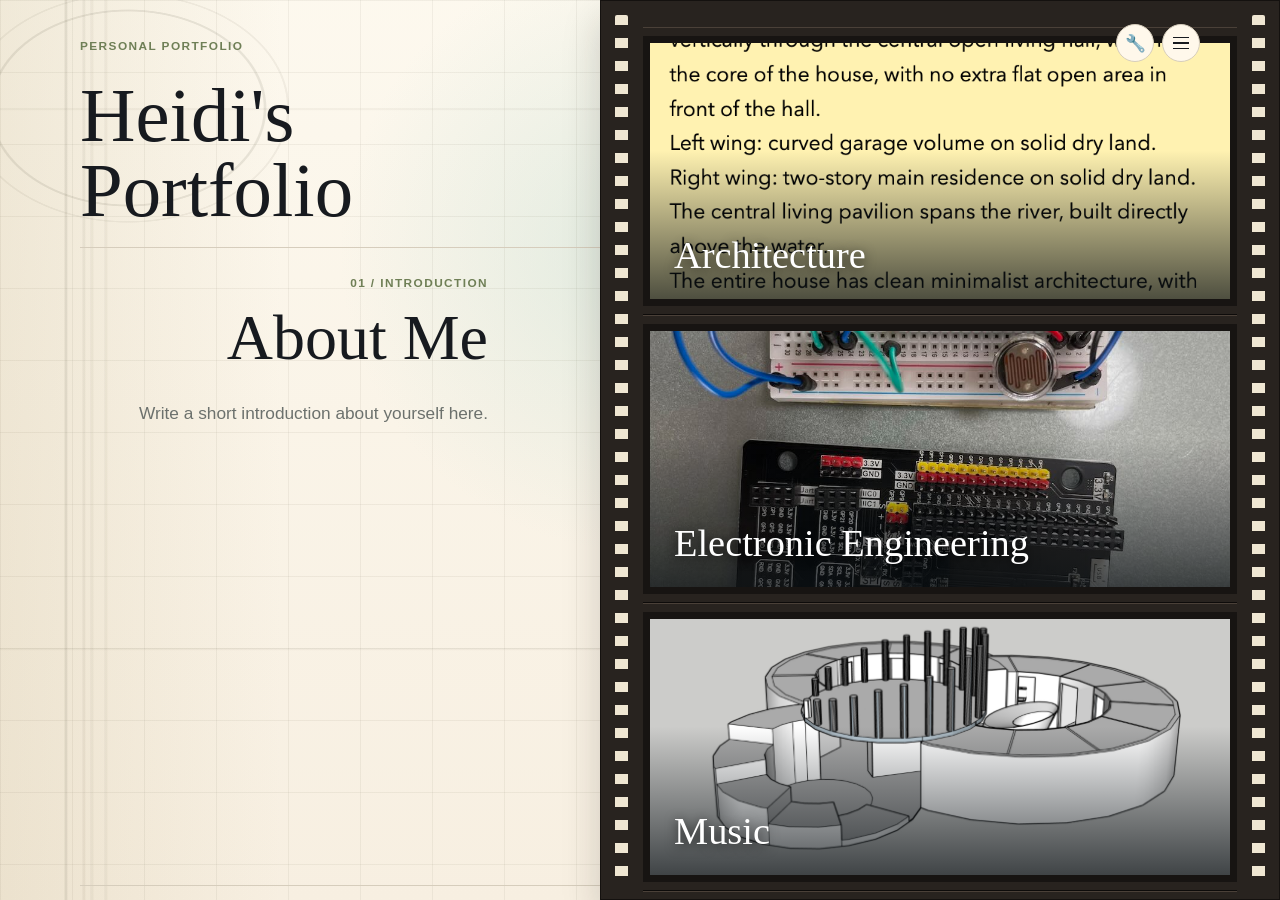
==== index.html @ 92c197eb "Extend homepage filmstrip full height" ====
<!doctype html>
<html lang="en">
  <head>
    <meta charset="utf-8" />
    <meta name="viewport" content="width=device-width, initial-scale=1" />
    <title>Heidi's Portfolio</title>
    <style>
      :root {
        --background: #f7efe1;
        --foreground: #171a1f;
        --muted: #6c716d;
        --line: #d6cdbc;
        --blue: #24577a;
        --green: #6f7f56;
        --paper: #fff8eb;
        --draft: rgba(88, 81, 62, 0.13);
        --draft-soft: rgba(88, 81, 62, 0.075);
      }

      * {
        box-sizing: border-box;
      }

      html {
        scroll-behavior: smooth;
      }

      body {
        position: relative;
        margin: 0;
        background:
          radial-gradient(circle at 50% 28%, rgba(190, 220, 210, 0.42), transparent 33%),
          linear-gradient(90deg, rgba(190, 172, 128, 0.2), transparent 22%, transparent 78%, rgba(190, 172, 128, 0.18)),
          linear-gradient(180deg, rgba(255, 252, 243, 0.72), rgba(247, 239, 225, 0.82)),
          var(--background);
        color: var(--foreground);
        font-family: Inter, Avenir, Helvetica, Arial, sans-serif;
      }

      body:not(.editor-mode):has(.home-page) { height:100dvh; overflow:hidden; }

      body::before,
      body::after {
        content: "";
        position: fixed;
        inset: 0;
        z-index: 0;
        pointer-events: none;
      }

      body::before {
        opacity: 0.9;
        background-image:
          linear-gradient(var(--draft-soft) 1px, transparent 1px),
          linear-gradient(90deg, var(--draft-soft) 1px, transparent 1px),
          radial-gradient(ellipse 390px 310px at 82% 15%, transparent 56%, var(--draft) 56.3%, var(--draft) 56.8%, transparent 57.1%, transparent 61%, var(--draft-soft) 61.3%, var(--draft-soft) 61.8%, transparent 62.1%),
          radial-gradient(ellipse 260px 185px at 10% 12%, transparent 52%, var(--draft) 52.4%, var(--draft) 53%, transparent 53.4%, transparent 61%, var(--draft-soft) 61.3%, var(--draft-soft) 61.8%, transparent 62.1%),
          linear-gradient(90deg, transparent 0 5%, var(--draft) 5.1% 5.22%, transparent 5.3% 6.4%, var(--draft-soft) 6.5% 6.62%, transparent 6.7% 93%, var(--draft-soft) 93.1% 93.22%, transparent 93.3% 94.7%, var(--draft) 94.78% 94.9%, transparent 95%);
        background-size:
          72px 72px,
          72px 72px,
          auto,
          auto,
          auto;
      }

      body::after {
        opacity: 0.72;
        background:
          linear-gradient(90deg, transparent 0 7%, var(--draft-soft) 7.1% 7.24%, transparent 7.34% 8.1%, var(--draft-soft) 8.2% 8.34%, transparent 8.44% 91.8%, var(--draft-soft) 91.9% 92.04%, transparent 92.14% 92.9%, var(--draft-soft) 93% 93.14%, transparent 93.24%),
          linear-gradient(180deg, transparent 12%, var(--draft-soft) 12.05% 12.18%, transparent 12.3% 72%, var(--draft-soft) 72.05% 72.18%, transparent 72.3%),
          radial-gradient(ellipse 150px 34px at 7.6% 16%, var(--draft-soft) 0 6%, transparent 6.5%),
          radial-gradient(ellipse 130px 30px at 92.4% 76%, var(--draft-soft) 0 6%, transparent 6.5%);
      }

      main {
        position: relative;
        z-index: 1;
        width: min(1120px, calc(100% - 48px));
        margin: 0 auto;
        padding: 64px 0 48px;
      }

      body:not(.editor-mode) .home-page { display:grid; grid-template-rows:auto minmax(0,1fr) auto; height:100dvh; padding-top:24px; padding-bottom:14px; overflow:hidden; }
      body:not(.editor-mode) .home-page .hero { padding-top:0; padding-right:min(58vw,704px); padding-bottom:18px; }
      body:not(.editor-mode) .home-page .hero h1 { margin-top:10px; font-size:clamp(2.8rem,6vw,5rem); }
      body:not(.editor-mode) .home-page .intro-row { display:none; }

      .hero {
        position: relative;
        padding: 8px 0 32px;
        border-bottom: 1px solid var(--line);
      }

      .eyebrow,
      .section-label,
      .project-kicker,
      .notes-label {
        color: var(--green);
        font-size: 0.74rem;
        font-weight: 700;
        letter-spacing: 0.12em;
        text-transform: uppercase;
      }

      h1,
      h2,
      h3 {
        margin: 0;
        font-family: Georgia, "Times New Roman", serif;
        font-weight: 400;
        letter-spacing: 0;
      }

      h1 {
        max-width: 980px;
        margin-top: 18px;
        font-size: clamp(3.1rem, 8vw, 5.8rem);
        line-height: 0.98;
      }

      .intro-row {
        display: grid;
        grid-template-columns: minmax(240px, 360px) minmax(260px, 440px);
        gap: 48px;
        align-items: start;
        margin-top: 34px;
      }

      .intro-row h2 {
        color: var(--blue);
        font-size: clamp(2rem, 4vw, 3rem);
        line-height: 1.05;
      }

      .rule {
        width: 80px;
        height: 3px;
        margin-top: 18px;
        background: var(--green);
      }

      p {
        color: var(--muted);
        font-size: 1rem;
        line-height: 1.72;
      }

      nav {
        display: grid;
        grid-template-columns: repeat(4, 1fr);
        margin-top: 48px;
        border-top: 1px solid var(--line);
      }

      nav a {
        display: flex;
        justify-content: center;
        padding: 20px 12px 0;
        color: var(--foreground);
        font-size: 0.92rem;
        text-decoration: none;
        border-right: 1px solid var(--line);
      }

      nav a:first-child {
        color: var(--blue);
        font-weight: 700;
      }

      nav a:last-child {
        border-right: 0;
      }

      .hero-top {
        display: flex;
        justify-content: space-between;
        align-items: center;
        gap: 20px;
      }

      .mode-toggle {
        display: inline-flex;
        align-items: center;
        gap: 8px;
        border: 1px solid var(--line);
        background: var(--paper);
        color: var(--foreground);
        padding: 9px 12px;
        font: inherit;
        font-size: 0.9rem;
        cursor: pointer;
      }

      .mode-toggle[aria-pressed="true"] {
        border-color: var(--blue);
        color: var(--blue);
        font-weight: 700;
      }

      .mode-icon {
        position: relative;
        width: 16px;
        height: 16px;
        border: 1px solid currentColor;
        border-radius: 50%;
      }

      .mode-icon::before {
        content: "";
        position: absolute;
        width: 8px;
        height: 2px;
        left: 4px;
        top: 7px;
        background: currentColor;
        transform: rotate(-38deg);
      }

      .mode-icon::after {
        content: "";
        position: absolute;
        width: 3px;
        height: 3px;
        right: 3px;
        bottom: 3px;
        border-right: 1px solid currentColor;
        border-bottom: 1px solid currentColor;
      }

      body:not(.editor-mode) .editor-only {
        display: none !important;
      }

      .mode-toggle {
        display: none !important;
      }

      .corner-tools {
        position: absolute;
        top: 0;
        right: 0;
        z-index: 10;
        display: flex;
        gap: 8px;
      }

      .tool-icon {
        display: grid;
        width: 38px;
        height: 38px;
        place-items: center;
        border: 1px solid var(--line);
        border-radius: 50%;
        background: var(--paper);
        color: var(--foreground);
        font-size: 1.05rem;
        text-decoration: none;
        font-family: inherit;
        cursor: pointer;
      }
      .tool-icon[aria-pressed="true"] { border-color: var(--blue); background: #e9f1f6; }

      .category-menu { position: static; }
      .category-menu summary { list-style: none; cursor: pointer; }
      .category-menu summary::-webkit-details-marker { display: none; }
      .menu-lines { display: grid; gap: 4px; }
      .menu-lines i { display: block; width: 16px; height: 1.5px; background: currentColor; }
      .category-menu nav {
        position: fixed;
        top: 0;
        left: 0;
        z-index: -1;
        display: grid;
        grid-template-columns: minmax(220px, 360px);
        justify-content: center;
        width: 100%;
        margin: 0;
        padding: 88px max(24px, calc((100vw - 1120px) / 2)) 36px;
        border: 0;
        border-bottom: 1px solid var(--line);
        background: var(--paper);
        box-shadow: 0 14px 35px rgba(23, 26, 31, 0.12);
        transform: translateY(-110%);
        transition: transform 240ms ease;
      }
      .category-menu[open] nav { transform: translateY(0); }
      .category-menu nav a { display: block; padding: 12px; border: 0; text-align: center; }

      .inline-title-editor,
      .custom-home-editor {
        margin-top: 24px;
        padding: 22px;
        border: 1px dashed var(--blue);
        background: #f4f8fa;
      }
      .inline-title-editor label,
      .custom-home-editor h3 { display: block; margin: 0 0 8px; font-weight: 700; }
      .inline-title-editor div,
      .custom-editor-forms { display: grid; gap: 12px; }
      .inline-title-editor div { grid-template-columns: 1fr auto; }
      .custom-editor-forms { grid-template-columns: repeat(3, 1fr); }
      .custom-editor-forms form { display: grid; align-content: start; gap: 10px; }
      .inline-title-editor input,
      .custom-home-editor input,
      .custom-home-editor textarea,
      .custom-item-editor input,
      .custom-item-editor textarea { width: 100%; padding: 10px; border: 1px solid var(--line); background: white; color: var(--foreground); font: inherit; }
      .inline-title-editor button,
      .custom-home-editor button,
      .custom-item-editor button { padding: 10px 14px; border: 0; background: var(--blue); color: white; font: inherit; font-weight: 700; cursor: pointer; }
      .custom-home-grid { display: grid; gap: 28px; padding: 42px 0; }
      .custom-home-grid:empty { display: none; }
      .custom-home-item { overflow: hidden; border: 1px solid var(--line); background: var(--paper); }
      .custom-home-item > img { display: block; width: 100%; max-height: 520px; object-fit: cover; }
      .custom-item-copy { padding: 24px; }
      .custom-item-copy h2 { margin: 0; font-family: Georgia, "Times New Roman", serif; font-size: 2rem; font-weight: 400; }
      .custom-item-copy p { color: var(--muted); line-height: 1.7; }
      .custom-item-editor { display: grid; gap: 8px; margin-top: 20px; padding-top: 18px; border-top: 1px dashed var(--line); }
      .custom-item-editor label { font-size: .82rem; font-weight: 700; }
      .custom-item-editor button { justify-self: start; background: #7b3434; }
      .inline-editable { outline: 1px dashed rgba(36, 87, 122, .55); outline-offset: 4px; cursor: text; }
      .inline-editable:focus { outline: 2px solid var(--blue); background: rgba(255,255,255,.75); }

      .legacy-home-content { display: none !important; }
      .home-overview { display:grid; grid-template-columns:minmax(260px,.8fr) minmax(420px,1.2fr); gap:56px; border-bottom:1px solid var(--line); }
      body:not(.editor-mode) .home-page .home-overview { grid-template-columns:minmax(0,1fr) minmax(0,min(56vw,680px)); gap:32px; min-height:0; overflow:hidden; }
      body:not(.editor-mode) .home-page .home-about, body:not(.editor-mode) .home-page .home-categories { min-height:0; padding-top:14px; padding-bottom:14px; }
      body:not(.editor-mode) .home-page .home-categories { display:grid; grid-template-rows:auto minmax(0,1fr); }
      body:not(.editor-mode) .home-page .home-section-heading { display:none; }
      body:not(.editor-mode) .home-page .category-cover-grid { position:fixed; top:0; right:0; bottom:0; z-index:5; width:min(56vw,680px); height:100dvh; min-height:100dvh; margin:0; overflow-x:hidden; overflow-y:auto; overscroll-behavior:contain; scrollbar-color:#8c8175 #28231f; scrollbar-width:thin; }
      body:not(.editor-mode) .home-page footer { display:none; }
      .home-about, .home-categories { padding:64px 0; }
      .home-about { display:block; text-align:right; }
      .home-about h2, .home-section-heading h2 { margin: 0; font-family: Georgia,"Times New Roman",serif; font-size: clamp(2.4rem,5vw,4rem); font-weight: 400; line-height: 1; }
      .home-about > p:last-child { margin:28px 0 0; color: var(--muted); font-size: 1.08rem; line-height: 1.8; }
      .home-section-heading { margin-bottom: 30px; text-align:right; }
      .home-section-heading .section-label { margin-bottom: 12px; }
      .category-cover-grid { position:relative; display:grid; grid-template-columns:1fr; gap:0; width:min(860px,100%); margin-left:auto; padding:26px 42px; overflow:hidden; border:1px solid #14110f; background:#28231f; box-shadow:0 18px 36px rgba(28,23,19,.18); }
      .category-cover-grid::before, .category-cover-grid::after { position:absolute; top:14px; bottom:14px; z-index:2; width:13px; border-radius:2px; background:repeating-linear-gradient(to bottom,#efe6d2 0 10px,transparent 10px 23px); content:""; pointer-events:none; }
      .category-cover-grid::before { left:14px; }
      .category-cover-grid::after { right:14px; }
      .category-cover-card { position:relative; z-index:1; min-width:0; padding:8px 0; border-top:1px solid #4a4038; border-bottom:1px solid #0d0b0a; }
      .category-cover { position: relative; display:block; min-height:270px; overflow:hidden; border:7px solid #171412; background:#dcd8ce; color:white; text-decoration:none; }
      .category-cover::after { content:""; position:absolute; inset:0; background:linear-gradient(180deg,transparent 42%,rgba(10,16,20,.72)); pointer-events:none; }
      .category-image-strip { position:absolute; inset:0; display:flex; overflow-x:auto; overflow-y:hidden; scroll-snap-type:x mandatory; scrollbar-width:thin; }
      .category-image-strip img { flex:0 0 100%; width:100%; height:100%; object-fit:cover; scroll-snap-align:start; transition:transform 300ms ease; }
      .category-cover.is-hovering img { position:absolute; inset:0; opacity:0; transform:scale(1.035); transition:opacity 650ms ease; }
      .category-cover.is-hovering img.is-active { opacity:1; }
      .category-cover-label { position:absolute; right:24px; bottom:22px; left:24px; z-index:1; font-family:Georgia,"Times New Roman",serif; font-size:clamp(1.65rem,3vw,2.4rem); text-shadow:0 2px 12px rgba(0,0,0,.72); }
      .cover-editor { display:grid; gap:8px; margin-top:10px; padding:14px; border:1px dashed var(--blue); background:#f4f8fa; }
      .cover-editor label { font-size:.82rem; font-weight:700; }
      .cover-editor textarea, .cover-editor select { width:100%; padding:9px; border:1px solid var(--line); background:white; font:inherit; }
      .cover-editor select { min-height:150px; }
      .cover-editor button { justify-self:start; padding:9px 12px; border:0; background:var(--blue); color:white; font:inherit; font-weight:700; cursor:pointer; }

      .featured-section {
        display: grid;
        grid-template-columns: minmax(0, 1.35fr) minmax(300px, 0.9fr);
        gap: 44px;
        padding: 42px 0 36px;
        border-bottom: 1px solid var(--line);
      }

      .featured-image,
      .project-image-wrap {
        display: block;
        overflow: hidden;
        background: #e8e3d8;
      }

      .featured-image {
        min-height: 440px;
      }

      img {
        display: block;
        width: 100%;
        height: 100%;
        object-fit: cover;
      }

      .featured-copy {
        align-self: center;
        padding: 10px 0;
      }

      .featured-copy h2 {
        margin-top: 18px;
        font-size: clamp(2.35rem, 5vw, 4rem);
        line-height: 1.02;
      }

      .category-intro,
      .timeline-section {
        padding: 52px 0 24px;
      }

      .category-intro h2,
      .timeline-section h2 {
        max-width: 760px;
        margin-top: 10px;
        font-size: clamp(2rem, 4vw, 3.6rem);
        line-height: 1.05;
      }

      ul {
        margin: 12px 0 0;
        padding-left: 18px;
        color: #454a46;
        font-size: 0.94rem;
        line-height: 1.65;
      }

      .project-grid {
        display: grid;
        grid-template-columns: repeat(2, minmax(0, 1fr));
        gap: 36px 32px;
      }

      .project-card {
        display: grid;
        grid-template-rows: 330px 1fr;
        border: 1px solid var(--line);
        background: rgba(255, 253, 248, 0.72);
        color: inherit;
        text-decoration: none;
      }

      .project-grid .project-card:nth-of-type(n + 6) {
        display: none;
      }

      .open-link {
        display: inline-flex;
        margin-top: 14px;
        color: var(--blue);
        font-size: 0.92rem;
        font-weight: 700;
      }

      .project-copy {
        padding: 24px 24px 26px;
      }

      .project-kicker {
        display: flex;
        justify-content: space-between;
        gap: 16px;
      }

      .project-copy h3 {
        margin-top: 14px;
        font-size: clamp(1.55rem, 3vw, 2.15rem);
        line-height: 1.12;
      }

      .timeline-section {
        max-width: 760px;
        border-bottom: 1px solid var(--line);
      }

      .category-link-row {
        display: flex;
        justify-content: center;
        padding: 34px 0 10px;
      }

      .category-link-row a {
        border: 1px solid var(--line);
        background: var(--paper);
        color: var(--blue);
        padding: 12px 16px;
        font-size: 0.92rem;
        font-weight: 700;
        text-decoration: none;
      }

      .home-editor {
        margin: 36px 0 8px;
        padding: 18px;
        border: 1px solid var(--line);
        background: rgba(255, 253, 248, 0.76);
      }

      .home-editor h3 {
        margin-top: 8px;
        font-size: clamp(1.6rem, 3vw, 2.2rem);
      }

      .home-editor-actions,
      .home-project-list,
      .home-image-list {
        display: grid;
        gap: 12px;
      }

      .home-project-list {
        grid-template-columns: repeat(2, minmax(0, 1fr));
        margin-top: 18px;
      }

      .home-project-choice,
      .home-image-choice {
        display: grid;
        gap: 8px;
        border: 1px solid var(--line);
        background: var(--paper);
        padding: 12px;
      }

      .home-project-choice {
        grid-template-columns: auto minmax(0, 1fr);
        align-items: start;
      }

      .home-project-choice input {
        margin-top: 4px;
      }

      .home-image-list {
        margin-top: 18px;
      }

      .home-image-choice {
        grid-template-columns: 88px minmax(0, 1fr);
        align-items: center;
      }

      .home-image-choice img {
        aspect-ratio: 1 / 0.72;
        background: #e8e3d8;
      }

      .home-image-choice label,
      .home-project-choice span {
        color: var(--foreground);
        font-size: 0.92rem;
        font-weight: 700;
      }

      .home-image-choice select {
        width: 100%;
        border: 1px solid var(--line);
        background: var(--paper);
        color: var(--foreground);
        padding: 9px 10px;
        font: inherit;
      }

      .home-editor-buttons {
        display: flex;
        flex-wrap: wrap;
        gap: 10px;
        margin-top: 16px;
      }

      .home-editor-buttons button {
        border: 1px solid var(--line);
        background: var(--paper);
        color: var(--foreground);
        padding: 10px 14px;
        font: inherit;
        font-size: 0.9rem;
        cursor: pointer;
      }

      .home-editor-buttons button.primary {
        border-color: var(--blue);
        color: var(--blue);
        font-weight: 700;
      }

      .home-editor-status {
        min-height: 22px;
        margin-top: 10px;
        color: var(--green);
        font-size: 0.9rem;
      }

      footer {
        padding: 34px 0 10px;
        text-align: center;
      }

      footer p {
        margin: 4px 0;
        color: var(--blue);
      }

      @media (max-width: 900px) {
        main {
          width: min(100% - 32px, 700px);
          padding-top: 42px;
        }

        .intro-row,
        .featured-section,
        .project-grid {
          grid-template-columns: 1fr;
        }

        .featured-image {
          min-height: 360px;
        }

        nav {
          grid-template-columns: repeat(2, 1fr);
        }

        nav a {
          justify-content: flex-start;
          border-bottom: 1px solid var(--line);
        }

        body:not(.editor-mode) .home-page .home-overview { grid-template-columns:minmax(0,1fr) minmax(0,min(56vw,680px)); gap:28px; }
      }

      @media (max-width: 560px) {
        main {
          width: min(100% - 24px, 420px);
          padding-top: 32px;
        }

        h1 {
          font-size: 3rem;
        }

        nav {
          grid-template-columns: 1fr;
        }

        nav a {
          border-right: 0;
        }

        .project-card {
          grid-template-rows: 260px 1fr;
        }

        .project-copy {
          padding: 20px;
        }

        .home-project-list,
        .home-image-choice {
          grid-template-columns: 1fr;
        }
        .custom-editor-forms { grid-template-columns: 1fr; }
        .home-overview, .category-cover-grid { grid-template-columns:1fr; }
        body:not(.editor-mode) .home-page { padding-top:12px; padding-bottom:8px; }
        body:not(.editor-mode) .home-page .intro-row { display:none; }
        body:not(.editor-mode) .home-page .home-overview { grid-template-columns:minmax(0,42vw) minmax(0,58vw); grid-template-rows:minmax(0,1fr); gap:12px; }
        body:not(.editor-mode) .home-page .home-about { padding:12px 8px 12px 0; text-align:left; }
        body:not(.editor-mode) .home-page .home-about h2 { font-size:2rem; }
        body:not(.editor-mode) .home-page .home-about > p:last-child { margin-top:8px; font-size:.9rem; line-height:1.45; }
        body:not(.editor-mode) .home-page .home-categories { padding:8px 0; }
        body:not(.editor-mode) .home-page .home-section-heading { margin-bottom:8px; text-align:left; }
        body:not(.editor-mode) .home-page .home-section-heading h2 { font-size:2rem; }
        body:not(.editor-mode) .home-page .category-cover-grid { width:58vw; padding:18px 32px; }
        body:not(.editor-mode) .home-page footer { display:none; }
      }
    </style>
  </head>
  <body>
    <main class="home-page">
      <header class="hero">
        <div class="corner-tools">
          <button class="tool-icon editor-toggle" type="button" aria-label="Turn on portfolio editor" aria-pressed="false" title="Turn editor on">🔧</button>
          <details class="category-menu">
            <summary class="tool-icon" aria-label="Open category menu" title="Categories"><span class="menu-lines" aria-hidden="true"><i></i><i></i><i></i></span></summary>
            <nav aria-label="Portfolio categories">
              <a href="index.html">Main Page</a>
              <a href="category.html?category=architecture">Architecture</a>
              <a href="category.html?category=electronic-engineering">Electronic Engineering</a>
              <a href="category.html?category=sports">Sports</a>
              <a href="category.html?category=music">Music</a>
            </nav>
          </details>
        </div>
        <div class="hero-top">
          <p class="eyebrow">Personal Portfolio</p>
        </div>
        <h1 id="main-portfolio-title">Heidi's Portfolio</h1>
        <form class="inline-title-editor editor-only" id="main-title-form">
          <label for="main-title-input">Main portfolio title</label>
          <div><input id="main-title-input" type="text"><button type="submit">Save title</button></div>
        </form>
        <div class="intro-row">
          <div>
            <h2>Selected Work</h2>
            <div class="rule"></div>
          </div>
          <p>
            A collection of selected works exploring form, structure, systems,
            and the creative process behind making things by hand.
          </p>
        </div>
      </header>

      <div class="home-overview">
      <section class="home-about" aria-labelledby="about-me-title">
        <p class="section-label">01 / Introduction</p>
        <h2 id="about-me-title">About Me</h2>
        <p>Write a short introduction about yourself here.</p>
      </section>

      <section class="home-categories" aria-labelledby="work-title">
        <div class="home-section-heading">
          <p class="section-label">02 / Projects</p>
          <h2 id="work-title">Explore My Work</h2>
        </div>
        <div class="category-cover-grid">
          <article class="category-cover-card" data-category="architecture" data-label="Architecture" data-default-images="public/portfolio/river-house.png"><a class="category-cover" href="category.html?category=architecture"><span class="category-image-strip"></span><span class="category-cover-label">Architecture</span></a></article>
          <article class="category-cover-card" data-category="electronic-engineering" data-label="Electronic Engineering" data-default-images="public/portfolio/circuits.jpg"><a class="category-cover" href="category.html?category=electronic-engineering"><span class="category-image-strip"></span><span class="category-cover-label">Electronic Engineering</span></a></article>
          <article class="category-cover-card" data-category="music" data-label="Music" data-default-images="public/portfolio/bloom-nest.jpg"><a class="category-cover" href="category.html?category=music"><span class="category-image-strip"></span><span class="category-cover-label">Music</span></a></article>
          <article class="category-cover-card" data-category="sports" data-label="Sports" data-default-images="public/portfolio/bridge.jpg"><a class="category-cover" href="category.html?category=sports"><span class="category-image-strip"></span><span class="category-cover-label">Sports</span></a></article>
        </div>
      </section>
      </div>

      <section class="category-intro legacy-home-content" id="architecture">
        <p class="section-label">Architecture + Physical Work</p>
        <h2>Selected models, spatial studies, and physical builds</h2>
      </section>

      <section class="home-editor editor-only" id="home-editor" aria-label="Homepage showcase editor"></section>

      <section class="project-grid legacy-home-content" id="home-project-grid" aria-label="Selected portfolio projects">
        <a class="project-card" href="project.html?project=river-house">
          <div class="project-image-wrap"><img src="public/portfolio/river-house.png" alt="River House architectural study." /></div>
          <div class="project-copy">
            <div class="project-kicker"><span>Architecture</span><span>2026</span></div>
            <h3>River House</h3>
            <p>A residential design that studies how a building can sit near water while keeping a calm connection to landscape.</p>
            <div class="notes-label">Process notes</div>
            <ul><li>Explored massing, views, and the relationship between structure and terrain.</li><li>Focused on balance between shelter, openness, and site movement.</li></ul>
            <span class="open-link">Open project gallery</span>
          </div>
        </a>
        <a class="project-card" href="project.html?project=villa-savoye">
          <div class="project-image-wrap"><img src="public/portfolio/villa-savoye.jpg" alt="Plastic model study inspired by Villa Savoye." /></div>
          <div class="project-copy">
            <div class="project-kicker"><span>Architecture</span><span>2023</span></div>
            <h3>Villa Savoye Plastic Set</h3>
            <p>A physical architecture study using plastic components to understand proportion, elevation, and modernist form.</p>
            <div class="notes-label">Process notes</div>
            <ul><li>Built from modular pieces to study planes, columns, and clean geometry.</li><li>Used the model as a way to learn from an important architectural precedent.</li></ul>
            <span class="open-link">Open project gallery</span>
          </div>
        </a>
        <a class="project-card" href="project.html?project=fallingwater">
          <div class="project-image-wrap"><img src="public/portfolio/fallingwater.jpg" alt="Wood model study inspired by Fallingwater." /></div>
          <div class="project-copy">
            <div class="project-kicker"><span>Architecture</span><span>2025</span></div>
            <h3>Fallingwater Wood Set</h3>
            <p>A wood model study focused on layered horizontal forms, cantilevers, and the dialogue between building and nature.</p>
            <div class="notes-label">Process notes</div>
            <ul><li>Explored material warmth and structural layering through model construction.</li><li>Practiced precision, patience, and assembly through a physical build.</li></ul>
            <span class="open-link">Open project gallery</span>
          </div>
        </a>
        <a class="project-card" href="project.html?project=forgotten-peak">
          <div class="project-image-wrap"><img src="public/portfolio/forgotten-peak.jpg" alt="Forgotten Peak school architecture project." /></div>
          <div class="project-copy">
            <div class="project-kicker"><span>Architecture</span><span>2026</span></div>
            <h3>Forgotten Peak Middle-High School</h3>
            <p>A school design concept considering learning spaces, circulation, and a memorable campus identity.</p>
            <div class="notes-label">Process notes</div>
            <ul><li>Designed around how students move between public, shared, and quieter areas.</li><li>Connected architecture with daily student experience.</li></ul>
            <span class="open-link">Open project gallery</span>
          </div>
        </a>
        <a class="project-card" href="project.html?project=contemporary-museum">
          <div class="project-image-wrap"><img src="public/portfolio/contemporary-museum.jpg" alt="Contemporary museum architecture study." /></div>
          <div class="project-copy">
            <div class="project-kicker"><span>Architecture</span><span>2026</span></div>
            <h3>Contemporary Museum</h3>
            <p>A museum concept studying public space, exhibition flow, and the way visitors encounter art and architecture.</p>
            <div class="notes-label">Process notes</div>
            <ul><li>Organized galleries and open areas around the visitor journey.</li><li>Considered how scale and light can make a museum feel calm but active.</li></ul>
            <span class="open-link">Open project gallery</span>
          </div>
        </a>
        <a class="project-card" href="project.html?project=highrise-building">
          <div class="project-image-wrap"><img src="public/portfolio/highrise-building.jpg" alt="Highrise building architecture study." /></div>
          <div class="project-copy">
            <div class="project-kicker"><span>Architecture</span><span>2026</span></div>
            <h3>Highrise Building</h3>
            <p>A vertical architecture study exploring height, structure, and repeated spatial systems.</p>
            <div class="notes-label">Process notes</div>
            <ul><li>Studied repeated floors, facade rhythm, and the relationship between base and tower.</li><li>Used multiple views to compare massing with smaller details.</li></ul>
            <span class="open-link">Open project gallery</span>
          </div>
        </a>
        <a class="project-card" href="project.html?project=motel-hotel">
          <div class="project-image-wrap"><img src="public/portfolio/motel-hotel.jpg" alt="Motel hotel architecture study." /></div>
          <div class="project-copy">
            <div class="project-kicker"><span>Architecture</span><span>2026</span></div>
            <h3>Motel / Hotel</h3>
            <p>A hospitality design study about rooms, circulation, privacy, and the feeling of arrival.</p>
            <div class="notes-label">Process notes</div>
            <ul><li>Considered movement from public entry spaces into more private rooms.</li><li>Tested repeated room modules as part of a larger building.</li></ul>
            <span class="open-link">Open project gallery</span>
          </div>
        </a>
        <a class="project-card" href="project.html?project=cradle-cafe">
          <div class="project-image-wrap"><img src="public/portfolio/cradle-cafe.jpg" alt="Cradle Cafe architecture study." /></div>
          <div class="project-copy">
            <div class="project-kicker"><span>Architecture</span><span>2026</span></div>
            <h3>Cradle-Cafe</h3>
            <p>A small public-space concept combining cafe atmosphere with a soft, welcoming architectural form.</p>
            <div class="notes-label">Process notes</div>
            <ul><li>Explored how a cafe can feel protected, warm, and open.</li><li>Balanced expressive shape with circulation and seating space.</li></ul>
            <span class="open-link">Open project gallery</span>
          </div>
        </a>
        <a class="project-card" href="project.html?project=church">
          <div class="project-image-wrap"><img src="public/portfolio/church.jpg" alt="Church architecture study." /></div>
          <div class="project-copy">
            <div class="project-kicker"><span>Architecture</span><span>2026</span></div>
            <h3>Church</h3>
            <p>A sacred-space study focused on light, quietness, gathering, and architectural atmosphere.</p>
            <div class="notes-label">Process notes</div>
            <ul><li>Studied how height, openings, and simple forms create mood.</li><li>Explored procession from entrance to focal space.</li></ul>
            <span class="open-link">Open project gallery</span>
          </div>
        </a>
        <a class="project-card" href="project.html?project=dorm">
          <div class="project-image-wrap"><img src="public/portfolio/dorm.jpg" alt="Dorm architecture study." /></div>
          <div class="project-copy">
            <div class="project-kicker"><span>Architecture</span><span>2026</span></div>
            <h3>Something Like a Dorm</h3>
            <p>A student-housing concept exploring shared living, privacy, and daily routines.</p>
            <div class="notes-label">Process notes</div>
            <ul><li>Balanced individual rooms with common areas.</li><li>Connected the project to boarding-school life and daily student use.</li></ul>
            <span class="open-link">Open project gallery</span>
          </div>
        </a>
        <a class="project-card" id="sketching" href="project.html?project=freehand-sketch">
          <div class="project-image-wrap"><img src="public/portfolio/freehand-sketch.jpg" alt="Freehand sketch study." /></div>
          <div class="project-copy">
            <div class="project-kicker"><span>Architecture</span><span>2026</span></div>
            <h3>Freehand Sketches</h3>
            <p>A chronological sketching study showing observation, line confidence, and form exploration.</p>
            <div class="notes-label">Process notes</div>
            <ul><li>Practiced drawing by hand to improve proportion and visual memory.</li><li>Kept the work loose enough to show process and decision-making.</li></ul>
            <span class="open-link">Open project gallery</span>
          </div>
        </a>
        <a class="project-card" id="electronic-engineering" href="project.html?project=circuits">
          <div class="project-image-wrap"><img src="public/portfolio/circuits.jpg" alt="Electronic engineering circuit prototype." /></div>
          <div class="project-copy">
            <div class="project-kicker"><span>Electronic Engineering</span><span>2022</span></div>
            <h3>Circuit Studies</h3>
            <p>Electronic Engineering experiments with circuits, components, testing, and hands-on prototyping.</p>
            <div class="notes-label">Process notes</div>
            <ul><li>Built and tested circuit arrangements with physical components.</li><li>Shows curiosity across making, engineering, and visual design.</li></ul>
            <span class="open-link">Open project gallery</span>
          </div>
        </a>
      </section>

      <div class="category-link-row legacy-home-content">
        <a href="category.html?category=architecture">See all architecture projects</a>
      </div>

      <section class="custom-home-editor editor-only" aria-label="Add homepage content">
        <p class="section-label">Editor mode</p>
        <h2>Add something to your homepage</h2>
        <div class="custom-editor-forms">
          <form id="add-text-form"><h3>Text section</h3><input name="title" placeholder="Section title"><textarea name="body" rows="4" placeholder="Write your text"></textarea><button type="submit">Add text</button></form>
          <form id="add-picture-form"><h3>Picture</h3><input name="title" placeholder="Picture caption"><input name="image" required placeholder="Image URL or public/portfolio/image.jpg"><button type="submit">Add picture</button></form>
          <form id="add-project-form"><h3>Project</h3><input name="title" required placeholder="Project title"><input name="category" placeholder="Category"><input name="image" required placeholder="Image URL or public/portfolio/image.jpg"><textarea name="body" rows="3" placeholder="Project description"></textarea><button type="submit">Add project</button></form>
        </div>
      </section>
      <section class="custom-home-grid" id="custom-home-grid" aria-label="Custom homepage content"></section>

      <section class="timeline-section legacy-home-content">
        <p class="section-label">Caption Drafting Note</p>
        <h2>Roomy process notes are built in for every project.</h2>
        <p>
          This first version uses polished temporary writing based on folder
          names and visible file context. Exact materials, grade/year, and
          story details can be refined next.
        </p>
      </section>

      <footer>
        <p>Thank you for taking the time to explore my work.</p>
        <p>I look forward to continuing to learn, create, and build.</p>
      </footer>
    </main>
    <script src="portfolio-data.js"></script>
    <script src="inline-editor.js" defer></script>
    <script src="home-category-covers.js" defer></script>
    <script>
      const DEFAULT_HOME_PROJECTS = [
        "micro-shelter",
        "river-house",
        "villa-savoye",
        "fallingwater",
        "forgotten-peak",
        "contemporary-museum"
      ];
      const HOME_PROJECTS_KEY = "home-projects";
      const MAIN_TITLE_KEY = "portfolio-main-title";
      const CUSTOM_ITEMS_KEY = "portfolio-home-custom-items";

      function escapeHTML(value) {
        return String(value)
          .replaceAll("&", "&amp;")
          .replaceAll("<", "&lt;")
          .replaceAll(">", "&gt;")
          .replaceAll('"', "&quot;")
          .replaceAll("'", "&#039;");
      }

      function projectById(projectId) {
        return window.PORTFOLIO_PROJECTS.find((item) => item.id === projectId);
      }

      function editorMode() {
        return localStorage.getItem("portfolio-editor-mode") === "true";
      }

      function toggleEditorMode() {
        localStorage.setItem("portfolio-editor-mode", String(!editorMode()));
        syncEditorMode();
        renderHome();
      }

      function customItems() {
        try { return JSON.parse(localStorage.getItem(CUSTOM_ITEMS_KEY)) || []; }
        catch { return []; }
      }

      function saveCustomItems(items) {
        localStorage.setItem(CUSTOM_ITEMS_KEY, JSON.stringify(items));
        renderCustomItems();
      }

      function customId() {
        return self.crypto?.randomUUID?.() || `${Date.now()}-${Math.random()}`;
      }

      function renderMainTitle() {
        const title = localStorage.getItem(MAIN_TITLE_KEY) || "Heidi's Portfolio";
        document.getElementById("main-portfolio-title").textContent = title;
        document.getElementById("main-title-input").value = title;
      }

      function renderCustomItems() {
        const items = customItems();
        document.getElementById("custom-home-grid").innerHTML = items.map((item) => `
          <article class="custom-home-item custom-${item.type}" data-id="${item.id}">
            ${item.image ? `<img src="${escapeHTML(item.image)}" alt="${escapeHTML(item.title || "Portfolio image")}">` : ""}
            <div class="custom-item-copy">
              ${item.category ? `<p class="project-kicker">${escapeHTML(item.category)}</p>` : ""}
              <h2>${escapeHTML(item.title)}</h2>
              ${item.body ? `<p>${escapeHTML(item.body)}</p>` : ""}
              <div class="custom-item-editor editor-only">
                <label>Title<input data-field="title" value="${escapeHTML(item.title)}"></label>
                ${"body" in item ? `<label>Text<textarea data-field="body" rows="3">${escapeHTML(item.body || "")}</textarea></label>` : ""}
                ${item.image ? `<label>Image<input data-field="image" value="${escapeHTML(item.image)}"></label>` : ""}
                <button type="button" data-remove>Remove</button>
              </div>
            </div>
          </article>
        `).join("");

        document.querySelectorAll(".custom-home-item").forEach((card) => {
          card.querySelectorAll("[data-field]").forEach((input) => input.addEventListener("change", () => {
            const next = customItems().map((item) => item.id === card.dataset.id ? { ...item, [input.dataset.field]: input.value } : item);
            saveCustomItems(next);
          }));
          card.querySelector("[data-remove]")?.addEventListener("click", () => saveCustomItems(customItems().filter((item) => item.id !== card.dataset.id)));
        });
      }

      function syncEditorMode() {
        const enabled = editorMode();
        document.body.classList.toggle("editor-mode", enabled);
        document.querySelectorAll(".editor-toggle").forEach((button) => {
          button.setAttribute("aria-pressed", String(enabled));
          button.setAttribute("aria-label", enabled ? "Turn off portfolio editor" : "Turn on portfolio editor");
          button.title = enabled ? "Turn editor off" : "Turn editor on";
        });
        const toggle = document.getElementById("editor-mode-toggle");
        if (toggle) {
          toggle.setAttribute("aria-pressed", String(enabled));
        }
      }

      function savedProjectTitle(projectId) {
        const project = projectById(projectId);
        return localStorage.getItem(`project-title:${projectId}`) || project?.title;
      }

      function savedProjectSummary(projectId) {
        const project = projectById(projectId);
        return localStorage.getItem(`project-summary:${projectId}`) || project?.summary;
      }

      function savedProjectNotes(projectId) {
        const project = projectById(projectId);
        const saved = localStorage.getItem(`project-notes:${projectId}`);
        if (!saved) return project?.notes || [];
        try {
          const notes = JSON.parse(saved);
          return Array.isArray(notes) ? notes : project?.notes || [];
        } catch {
          return project?.notes || [];
        }
      }

      function hiddenImages(projectId) {
        try {
          return JSON.parse(localStorage.getItem(`hidden-images:${projectId}`)) || [];
        } catch {
          return [];
        }
      }

      function extraImages(projectId) {
        try {
          return JSON.parse(localStorage.getItem(`extra-images:${projectId}`)) || [];
        } catch {
          return [];
        }
      }

      function visibleImages(project) {
        const hidden = new Set(hiddenImages(project.id));
        const images = [...project.images, ...extraImages(project.id)];
        const visible = images.filter((image) => !hidden.has(image));
        return visible.length ? visible : images;
      }

      function selectedHomeProjectIds() {
        try {
          const saved = JSON.parse(localStorage.getItem(HOME_PROJECTS_KEY));
          const valid = saved.filter((projectId) => projectById(projectId));
          return valid.length ? valid.slice(0, 6) : DEFAULT_HOME_PROJECTS;
        } catch {
          return DEFAULT_HOME_PROJECTS;
        }
      }

      function homeImage(project) {
        const visible = visibleImages(project);
        const savedHome = localStorage.getItem(`home-image:${project.id}`);
        if (savedHome && visible.includes(savedHome)) return savedHome;

        const savedDisplay = localStorage.getItem(`display-image:${project.id}`);
        if (savedDisplay && visible.includes(savedDisplay)) return savedDisplay;

        return visible[0] || project.cover;
      }

      function projectCard(project) {
        const title = savedProjectTitle(project.id);
        const summary = savedProjectSummary(project.id);
        const notes = savedProjectNotes(project.id).slice(0, 2);
        return `
          <a class="project-card" href="project.html?project=${project.id}">
            <div class="project-image-wrap"><img src="${homeImage(project)}" alt="${escapeHTML(title)}" /></div>
            <div class="project-copy">
              <div class="project-kicker"><span>${project.categoryLabel}</span><span>${project.year}</span></div>
              <h3>${escapeHTML(title)}</h3>
              <p>${escapeHTML(summary)}</p>
              <div class="notes-label">Process notes</div>
              <ul>${notes.map((note) => `<li>${escapeHTML(note)}</li>`).join("")}</ul>
              <span class="open-link">Open project gallery</span>
            </div>
          </a>
        `;
      }

      function renderHome() {
        const selectedProjects = selectedHomeProjectIds().map(projectById).filter(Boolean);
        document.getElementById("home-project-grid").innerHTML = selectedProjects.slice(0, 6).map(projectCard).join("");
        renderHomeEditor(selectedProjects.map((project) => project.id));
        syncEditorMode();
      }

      function renderHomeEditor(selectedIds) {
        const selectedSet = new Set(selectedIds);
        const imageChoices = selectedIds
          .map(projectById)
          .filter(Boolean)
          .map((project) => {
            const title = savedProjectTitle(project.id);
            const current = homeImage(project);
            const images = visibleImages(project);
            return `
              <div class="home-image-choice">
                <img src="${current}" alt="${escapeHTML(title)} homepage image preview">
                <div>
                  <label for="home-image-${project.id}">${escapeHTML(title)} image</label>
                  <select id="home-image-${project.id}" data-project-id="${project.id}">
                    ${images.map((image, index) => `
                      <option value="${image}" ${image === current ? "selected" : ""}>Image ${index + 1}</option>
                    `).join("")}
                  </select>
                </div>
              </div>
            `;
          }).join("");

        document.getElementById("home-editor").innerHTML = `
          <p class="section-label">Homepage Showcase</p>
          <h3>Choose up to six projects and their homepage images</h3>
          <div class="home-project-list">
            ${window.PORTFOLIO_PROJECTS.map((project) => `
              <label class="home-project-choice">
                <input type="checkbox" value="${project.id}" ${selectedSet.has(project.id) ? "checked" : ""}>
                <span>${escapeHTML(savedProjectTitle(project.id))}</span>
              </label>
            `).join("")}
          </div>
          <div class="home-image-list">${imageChoices}</div>
          <div class="home-editor-buttons">
            <button class="primary" type="button" id="save-home-showcase">Save homepage showcase</button>
            <button type="button" id="reset-home-showcase">Reset homepage showcase</button>
          </div>
          <div class="home-editor-status" id="home-editor-status"></div>
        `;

        document.querySelectorAll(".home-image-choice select").forEach((select) => {
          select.addEventListener("change", () => {
            localStorage.setItem(`home-image:${select.dataset.projectId}`, select.value);
            renderHome();
          });
        });

        document.getElementById("save-home-showcase").addEventListener("click", () => {
          const checked = [...document.querySelectorAll(".home-project-choice input:checked")].map((input) => input.value);
          const status = document.getElementById("home-editor-status");
          if (!checked.length) {
            status.textContent = "Choose at least one project for the homepage.";
            return;
          }
          if (checked.length > 6) {
            status.textContent = "Choose six projects or fewer for the homepage.";
            return;
          }
          localStorage.setItem(HOME_PROJECTS_KEY, JSON.stringify(checked));
          renderHome();
          document.getElementById("home-editor-status").textContent = "Homepage showcase updated.";
        });

        document.getElementById("reset-home-showcase").addEventListener("click", () => {
          localStorage.removeItem(HOME_PROJECTS_KEY);
          window.PORTFOLIO_PROJECTS.forEach((project) => localStorage.removeItem(`home-image:${project.id}`));
          renderHome();
          document.getElementById("home-editor-status").textContent = "Homepage showcase reset.";
        });
      }

      const editorToggle = document.getElementById("editor-mode-toggle");
      if (editorToggle) {
        editorToggle.addEventListener("click", () => {
          syncEditorMode();
        });
      }

      document.querySelectorAll(".editor-toggle").forEach((button) => {
        button.setAttribute("aria-pressed", String(editorMode()));
        button.addEventListener("click", toggleEditorMode);
      });

      document.getElementById("main-title-form").addEventListener("submit", (event) => {
        event.preventDefault();
        const title = document.getElementById("main-title-input").value.trim();
        if (title) { localStorage.setItem(MAIN_TITLE_KEY, title); renderMainTitle(); }
      });

      document.getElementById("add-text-form").addEventListener("submit", (event) => {
        event.preventDefault(); const data = new FormData(event.currentTarget);
        saveCustomItems([...customItems(), { id: customId(), type: "text", title: data.get("title")?.trim() || "New section", body: data.get("body")?.trim() || "" }]); event.currentTarget.reset();
      });
      document.getElementById("add-picture-form").addEventListener("submit", (event) => {
        event.preventDefault(); const data = new FormData(event.currentTarget);
        saveCustomItems([...customItems(), { id: customId(), type: "image", title: data.get("title")?.trim() || "", image: data.get("image")?.trim() || "" }]); event.currentTarget.reset();
      });
      document.getElementById("add-project-form").addEventListener("submit", (event) => {
        event.preventDefault(); const data = new FormData(event.currentTarget);
        saveCustomItems([...customItems(), { id: customId(), type: "project", title: data.get("title")?.trim() || "New project", category: data.get("category")?.trim() || "Architecture", image: data.get("image")?.trim() || "", body: data.get("body")?.trim() || "" }]); event.currentTarget.reset();
      });

      syncEditorMode();
      renderMainTitle();
      renderCustomItems();
      renderHome();
    </script>
  </body>
</html>
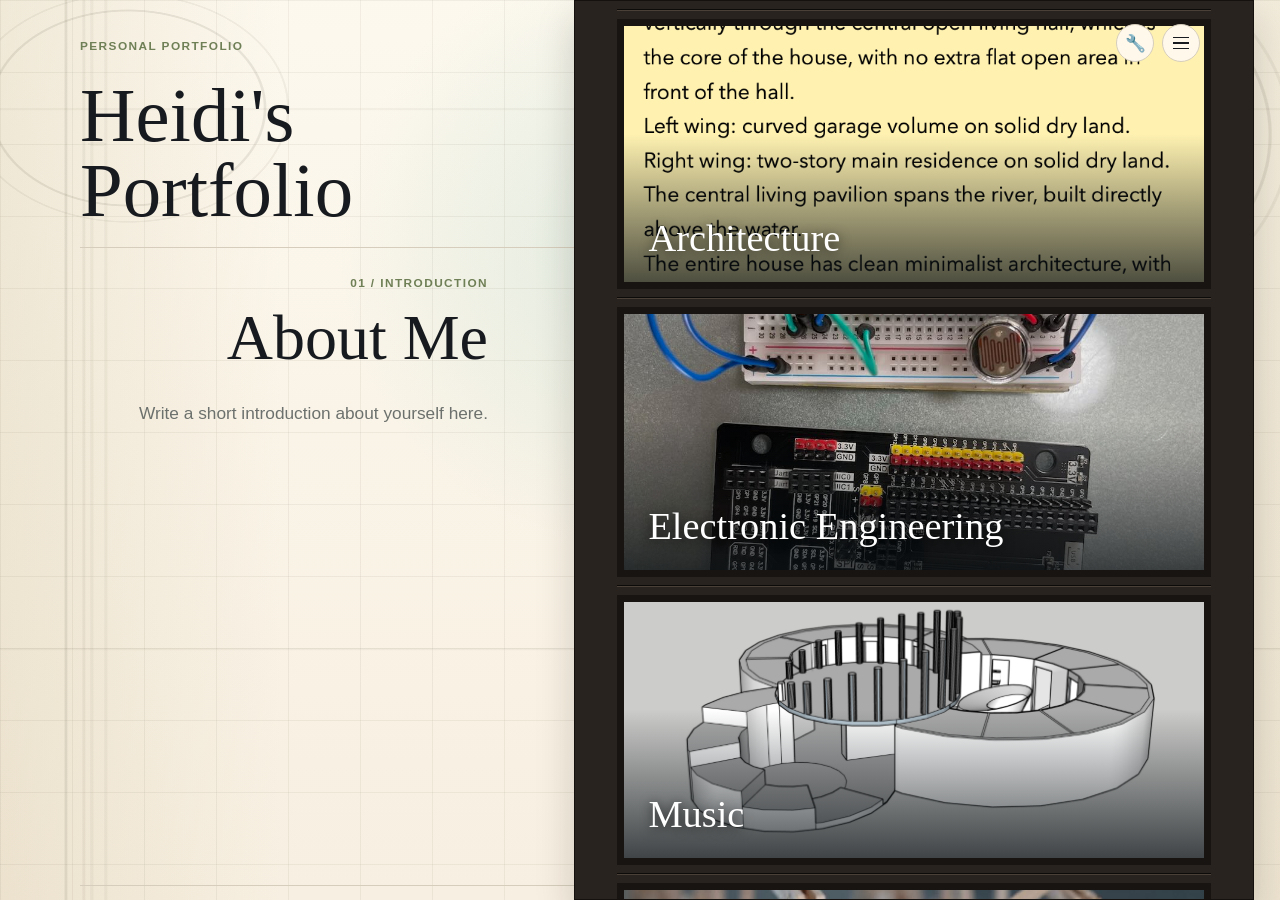
==== commit 6655e8d0: "Loop inset homepage filmstrip" ====
--- a/index.html
+++ b/index.html
@@ -328,7 +328,7 @@
       body:not(.editor-mode) .home-page .home-about, body:not(.editor-mode) .home-page .home-categories { min-height:0; padding-top:14px; padding-bottom:14px; }
       body:not(.editor-mode) .home-page .home-categories { display:grid; grid-template-rows:auto minmax(0,1fr); }
       body:not(.editor-mode) .home-page .home-section-heading { display:none; }
-      body:not(.editor-mode) .home-page .category-cover-grid { position:fixed; top:0; right:0; bottom:0; z-index:5; width:min(56vw,680px); height:100dvh; min-height:100dvh; margin:0; overflow-x:hidden; overflow-y:auto; overscroll-behavior:contain; scrollbar-color:#8c8175 #28231f; scrollbar-width:thin; }
+      body:not(.editor-mode) .home-page .category-cover-grid { position:fixed; top:0; right:clamp(14px,2vw,28px); bottom:0; z-index:5; width:min(56vw,680px); height:100dvh; min-height:100dvh; margin:0; overflow-x:hidden; overflow-y:auto; overscroll-behavior:contain; scrollbar-color:#8c8175 #28231f; scrollbar-width:thin; }
       body:not(.editor-mode) .home-page footer { display:none; }
       .home-about, .home-categories { padding:64px 0; }
       .home-about { display:block; text-align:right; }
@@ -657,7 +657,7 @@
         body:not(.editor-mode) .home-page .home-categories { padding:8px 0; }
         body:not(.editor-mode) .home-page .home-section-heading { margin-bottom:8px; text-align:left; }
         body:not(.editor-mode) .home-page .home-section-heading h2 { font-size:2rem; }
-        body:not(.editor-mode) .home-page .category-cover-grid { width:58vw; padding:18px 32px; }
+        body:not(.editor-mode) .home-page .category-cover-grid { right:10px; width:58vw; padding:18px 32px; }
         body:not(.editor-mode) .home-page footer { display:none; }
       }
     </style>
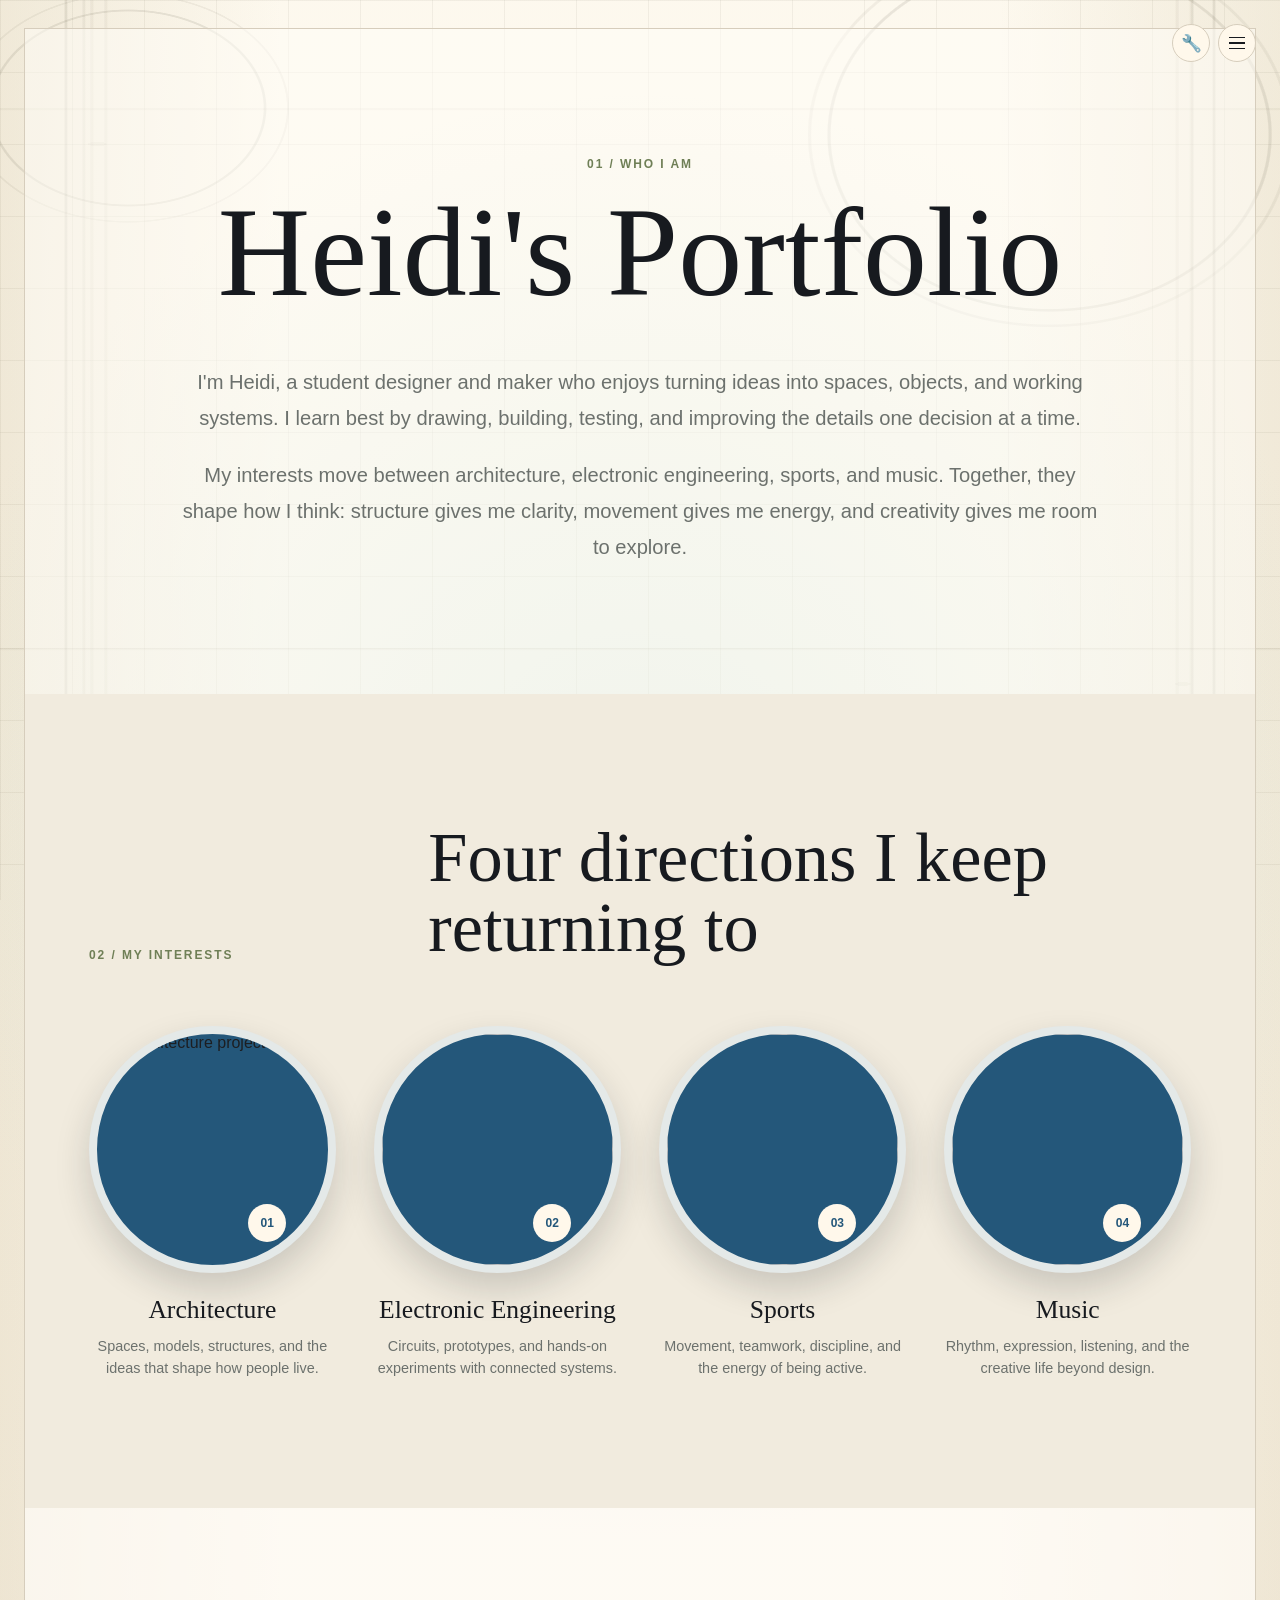
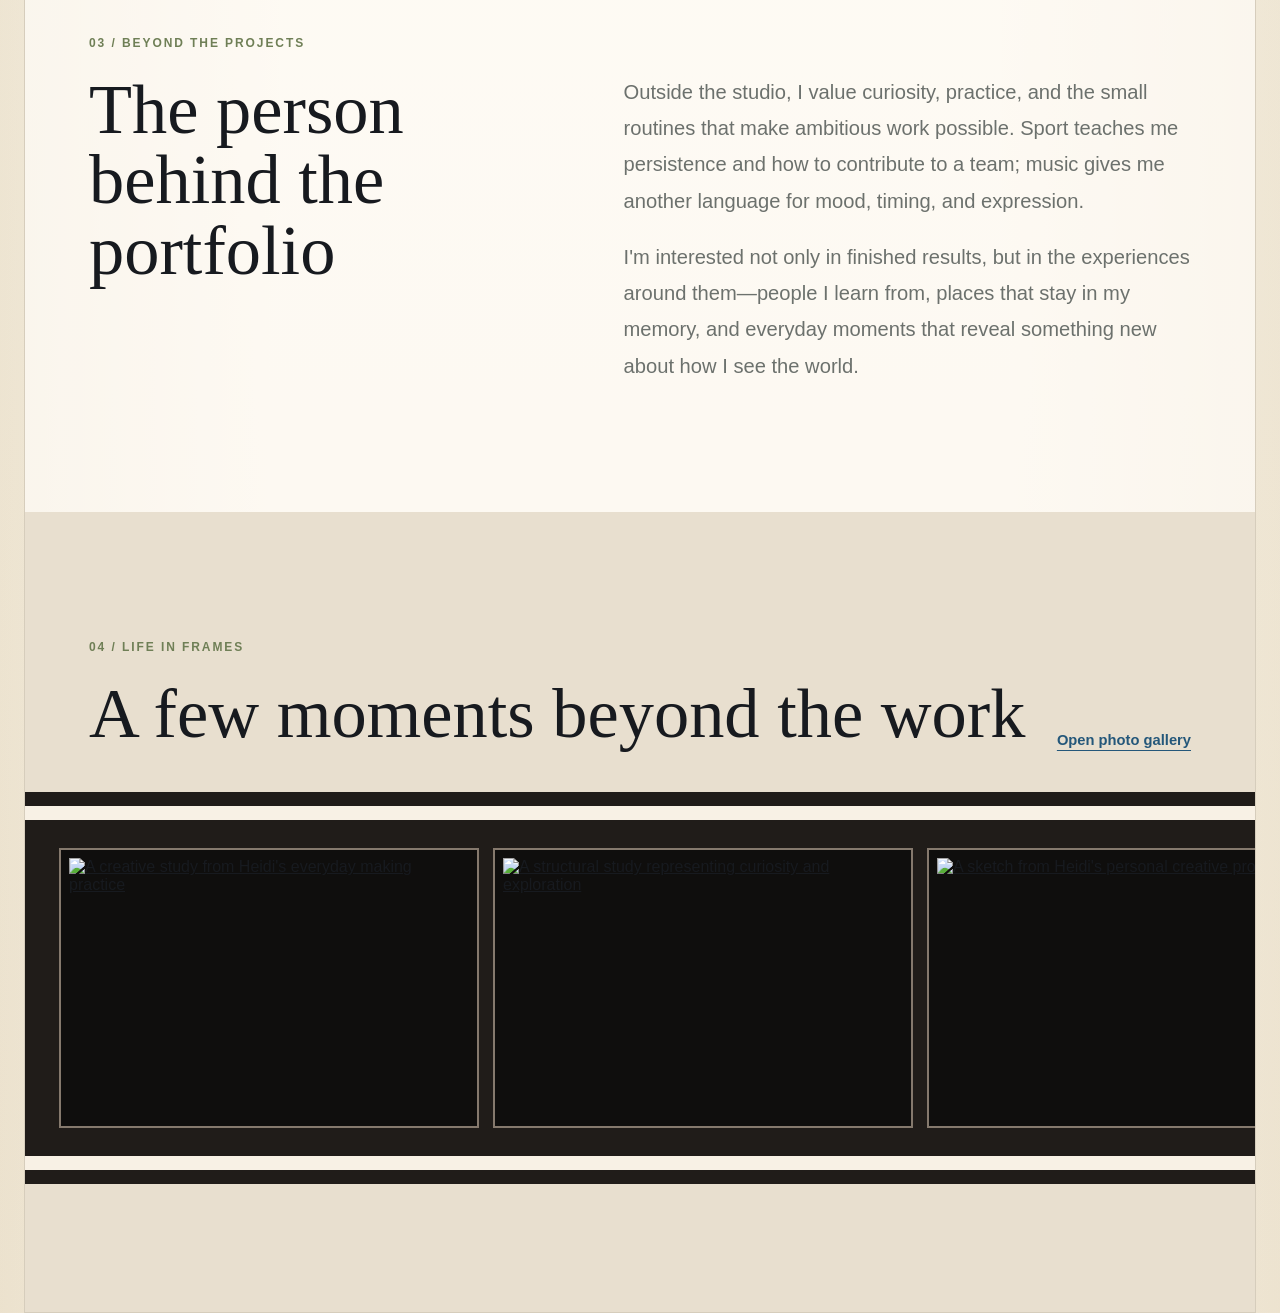
==== commit 9e750a81: "Redesign homepage as personal portfolio story" ====
--- a/index.html
+++ b/index.html
@@ -1,1198 +1,75 @@
 <!doctype html>
 <html lang="en">
   <head>
-    <meta charset="utf-8" />
-    <meta name="viewport" content="width=device-width, initial-scale=1" />
+    <meta charset="utf-8">
+    <meta name="viewport" content="width=device-width, initial-scale=1">
     <title>Heidi's Portfolio</title>
-    <style>
-      :root {
-        --background: #f7efe1;
-        --foreground: #171a1f;
-        --muted: #6c716d;
-        --line: #d6cdbc;
-        --blue: #24577a;
-        --green: #6f7f56;
-        --paper: #fff8eb;
-        --draft: rgba(88, 81, 62, 0.13);
-        --draft-soft: rgba(88, 81, 62, 0.075);
-      }
-
-      * {
-        box-sizing: border-box;
-      }
-
-      html {
-        scroll-behavior: smooth;
-      }
-
-      body {
-        position: relative;
-        margin: 0;
-        background:
-          radial-gradient(circle at 50% 28%, rgba(190, 220, 210, 0.42), transparent 33%),
-          linear-gradient(90deg, rgba(190, 172, 128, 0.2), transparent 22%, transparent 78%, rgba(190, 172, 128, 0.18)),
-          linear-gradient(180deg, rgba(255, 252, 243, 0.72), rgba(247, 239, 225, 0.82)),
-          var(--background);
-        color: var(--foreground);
-        font-family: Inter, Avenir, Helvetica, Arial, sans-serif;
-      }
-
-      body:not(.editor-mode):has(.home-page) { height:100dvh; overflow:hidden; }
-
-      body::before,
-      body::after {
-        content: "";
-        position: fixed;
-        inset: 0;
-        z-index: 0;
-        pointer-events: none;
-      }
-
-      body::before {
-        opacity: 0.9;
-        background-image:
-          linear-gradient(var(--draft-soft) 1px, transparent 1px),
-          linear-gradient(90deg, var(--draft-soft) 1px, transparent 1px),
-          radial-gradient(ellipse 390px 310px at 82% 15%, transparent 56%, var(--draft) 56.3%, var(--draft) 56.8%, transparent 57.1%, transparent 61%, var(--draft-soft) 61.3%, var(--draft-soft) 61.8%, transparent 62.1%),
-          radial-gradient(ellipse 260px 185px at 10% 12%, transparent 52%, var(--draft) 52.4%, var(--draft) 53%, transparent 53.4%, transparent 61%, var(--draft-soft) 61.3%, var(--draft-soft) 61.8%, transparent 62.1%),
-          linear-gradient(90deg, transparent 0 5%, var(--draft) 5.1% 5.22%, transparent 5.3% 6.4%, var(--draft-soft) 6.5% 6.62%, transparent 6.7% 93%, var(--draft-soft) 93.1% 93.22%, transparent 93.3% 94.7%, var(--draft) 94.78% 94.9%, transparent 95%);
-        background-size:
-          72px 72px,
-          72px 72px,
-          auto,
-          auto,
-          auto;
-      }
-
-      body::after {
-        opacity: 0.72;
-        background:
-          linear-gradient(90deg, transparent 0 7%, var(--draft-soft) 7.1% 7.24%, transparent 7.34% 8.1%, var(--draft-soft) 8.2% 8.34%, transparent 8.44% 91.8%, var(--draft-soft) 91.9% 92.04%, transparent 92.14% 92.9%, var(--draft-soft) 93% 93.14%, transparent 93.24%),
-          linear-gradient(180deg, transparent 12%, var(--draft-soft) 12.05% 12.18%, transparent 12.3% 72%, var(--draft-soft) 72.05% 72.18%, transparent 72.3%),
-          radial-gradient(ellipse 150px 34px at 7.6% 16%, var(--draft-soft) 0 6%, transparent 6.5%),
-          radial-gradient(ellipse 130px 30px at 92.4% 76%, var(--draft-soft) 0 6%, transparent 6.5%);
-      }
-
-      main {
-        position: relative;
-        z-index: 1;
-        width: min(1120px, calc(100% - 48px));
-        margin: 0 auto;
-        padding: 64px 0 48px;
-      }
-
-      body:not(.editor-mode) .home-page { display:grid; grid-template-rows:auto minmax(0,1fr) auto; height:100dvh; padding-top:24px; padding-bottom:14px; overflow:hidden; }
-      body:not(.editor-mode) .home-page .hero { padding-top:0; padding-right:min(58vw,704px); padding-bottom:18px; }
-      body:not(.editor-mode) .home-page .hero h1 { margin-top:10px; font-size:clamp(2.8rem,6vw,5rem); }
-      body:not(.editor-mode) .home-page .intro-row { display:none; }
-
-      .hero {
-        position: relative;
-        padding: 8px 0 32px;
-        border-bottom: 1px solid var(--line);
-      }
-
-      .eyebrow,
-      .section-label,
-      .project-kicker,
-      .notes-label {
-        color: var(--green);
-        font-size: 0.74rem;
-        font-weight: 700;
-        letter-spacing: 0.12em;
-        text-transform: uppercase;
-      }
-
-      h1,
-      h2,
-      h3 {
-        margin: 0;
-        font-family: Georgia, "Times New Roman", serif;
-        font-weight: 400;
-        letter-spacing: 0;
-      }
-
-      h1 {
-        max-width: 980px;
-        margin-top: 18px;
-        font-size: clamp(3.1rem, 8vw, 5.8rem);
-        line-height: 0.98;
-      }
-
-      .intro-row {
-        display: grid;
-        grid-template-columns: minmax(240px, 360px) minmax(260px, 440px);
-        gap: 48px;
-        align-items: start;
-        margin-top: 34px;
-      }
-
-      .intro-row h2 {
-        color: var(--blue);
-        font-size: clamp(2rem, 4vw, 3rem);
-        line-height: 1.05;
-      }
-
-      .rule {
-        width: 80px;
-        height: 3px;
-        margin-top: 18px;
-        background: var(--green);
-      }
-
-      p {
-        color: var(--muted);
-        font-size: 1rem;
-        line-height: 1.72;
-      }
-
-      nav {
-        display: grid;
-        grid-template-columns: repeat(4, 1fr);
-        margin-top: 48px;
-        border-top: 1px solid var(--line);
-      }
-
-      nav a {
-        display: flex;
-        justify-content: center;
-        padding: 20px 12px 0;
-        color: var(--foreground);
-        font-size: 0.92rem;
-        text-decoration: none;
-        border-right: 1px solid var(--line);
-      }
-
-      nav a:first-child {
-        color: var(--blue);
-        font-weight: 700;
-      }
-
-      nav a:last-child {
-        border-right: 0;
-      }
-
-      .hero-top {
-        display: flex;
-        justify-content: space-between;
-        align-items: center;
-        gap: 20px;
-      }
-
-      .mode-toggle {
-        display: inline-flex;
-        align-items: center;
-        gap: 8px;
-        border: 1px solid var(--line);
-        background: var(--paper);
-        color: var(--foreground);
-        padding: 9px 12px;
-        font: inherit;
-        font-size: 0.9rem;
-        cursor: pointer;
-      }
-
-      .mode-toggle[aria-pressed="true"] {
-        border-color: var(--blue);
-        color: var(--blue);
-        font-weight: 700;
-      }
-
-      .mode-icon {
-        position: relative;
-        width: 16px;
-        height: 16px;
-        border: 1px solid currentColor;
-        border-radius: 50%;
-      }
-
-      .mode-icon::before {
-        content: "";
-        position: absolute;
-        width: 8px;
-        height: 2px;
-        left: 4px;
-        top: 7px;
-        background: currentColor;
-        transform: rotate(-38deg);
-      }
-
-      .mode-icon::after {
-        content: "";
-        position: absolute;
-        width: 3px;
-        height: 3px;
-        right: 3px;
-        bottom: 3px;
-        border-right: 1px solid currentColor;
-        border-bottom: 1px solid currentColor;
-      }
-
-      body:not(.editor-mode) .editor-only {
-        display: none !important;
-      }
-
-      .mode-toggle {
-        display: none !important;
-      }
-
-      .corner-tools {
-        position: absolute;
-        top: 0;
-        right: 0;
-        z-index: 10;
-        display: flex;
-        gap: 8px;
-      }
-
-      .tool-icon {
-        display: grid;
-        width: 38px;
-        height: 38px;
-        place-items: center;
-        border: 1px solid var(--line);
-        border-radius: 50%;
-        background: var(--paper);
-        color: var(--foreground);
-        font-size: 1.05rem;
-        text-decoration: none;
-        font-family: inherit;
-        cursor: pointer;
-      }
-      .tool-icon[aria-pressed="true"] { border-color: var(--blue); background: #e9f1f6; }
-
-      .category-menu { position: static; }
-      .category-menu summary { list-style: none; cursor: pointer; }
-      .category-menu summary::-webkit-details-marker { display: none; }
-      .menu-lines { display: grid; gap: 4px; }
-      .menu-lines i { display: block; width: 16px; height: 1.5px; background: currentColor; }
-      .category-menu nav {
-        position: fixed;
-        top: 0;
-        left: 0;
-        z-index: -1;
-        display: grid;
-        grid-template-columns: minmax(220px, 360px);
-        justify-content: center;
-        width: 100%;
-        margin: 0;
-        padding: 88px max(24px, calc((100vw - 1120px) / 2)) 36px;
-        border: 0;
-        border-bottom: 1px solid var(--line);
-        background: var(--paper);
-        box-shadow: 0 14px 35px rgba(23, 26, 31, 0.12);
-        transform: translateY(-110%);
-        transition: transform 240ms ease;
-      }
-      .category-menu[open] nav { transform: translateY(0); }
-      .category-menu nav a { display: block; padding: 12px; border: 0; text-align: center; }
-
-      .inline-title-editor,
-      .custom-home-editor {
-        margin-top: 24px;
-        padding: 22px;
-        border: 1px dashed var(--blue);
-        background: #f4f8fa;
-      }
-      .inline-title-editor label,
-      .custom-home-editor h3 { display: block; margin: 0 0 8px; font-weight: 700; }
-      .inline-title-editor div,
-      .custom-editor-forms { display: grid; gap: 12px; }
-      .inline-title-editor div { grid-template-columns: 1fr auto; }
-      .custom-editor-forms { grid-template-columns: repeat(3, 1fr); }
-      .custom-editor-forms form { display: grid; align-content: start; gap: 10px; }
-      .inline-title-editor input,
-      .custom-home-editor input,
-      .custom-home-editor textarea,
-      .custom-item-editor input,
-      .custom-item-editor textarea { width: 100%; padding: 10px; border: 1px solid var(--line); background: white; color: var(--foreground); font: inherit; }
-      .inline-title-editor button,
-      .custom-home-editor button,
-      .custom-item-editor button { padding: 10px 14px; border: 0; background: var(--blue); color: white; font: inherit; font-weight: 700; cursor: pointer; }
-      .custom-home-grid { display: grid; gap: 28px; padding: 42px 0; }
-      .custom-home-grid:empty { display: none; }
-      .custom-home-item { overflow: hidden; border: 1px solid var(--line); background: var(--paper); }
-      .custom-home-item > img { display: block; width: 100%; max-height: 520px; object-fit: cover; }
-      .custom-item-copy { padding: 24px; }
-      .custom-item-copy h2 { margin: 0; font-family: Georgia, "Times New Roman", serif; font-size: 2rem; font-weight: 400; }
-      .custom-item-copy p { color: var(--muted); line-height: 1.7; }
-      .custom-item-editor { display: grid; gap: 8px; margin-top: 20px; padding-top: 18px; border-top: 1px dashed var(--line); }
-      .custom-item-editor label { font-size: .82rem; font-weight: 700; }
-      .custom-item-editor button { justify-self: start; background: #7b3434; }
-      .inline-editable { outline: 1px dashed rgba(36, 87, 122, .55); outline-offset: 4px; cursor: text; }
-      .inline-editable:focus { outline: 2px solid var(--blue); background: rgba(255,255,255,.75); }
-
-      .legacy-home-content { display: none !important; }
-      .home-overview { display:grid; grid-template-columns:minmax(260px,.8fr) minmax(420px,1.2fr); gap:56px; border-bottom:1px solid var(--line); }
-      body:not(.editor-mode) .home-page .home-overview { grid-template-columns:minmax(0,1fr) minmax(0,min(56vw,680px)); gap:32px; min-height:0; overflow:hidden; }
-      body:not(.editor-mode) .home-page .home-about, body:not(.editor-mode) .home-page .home-categories { min-height:0; padding-top:14px; padding-bottom:14px; }
-      body:not(.editor-mode) .home-page .home-categories { display:grid; grid-template-rows:auto minmax(0,1fr); }
-      body:not(.editor-mode) .home-page .home-section-heading { display:none; }
-      body:not(.editor-mode) .home-page .category-cover-grid { position:fixed; top:0; right:clamp(14px,2vw,28px); bottom:0; z-index:5; width:min(56vw,680px); height:100dvh; min-height:100dvh; margin:0; overflow-x:hidden; overflow-y:auto; overscroll-behavior:contain; scrollbar-color:#8c8175 #28231f; scrollbar-width:thin; }
-      body:not(.editor-mode) .home-page footer { display:none; }
-      .home-about, .home-categories { padding:64px 0; }
-      .home-about { display:block; text-align:right; }
-      .home-about h2, .home-section-heading h2 { margin: 0; font-family: Georgia,"Times New Roman",serif; font-size: clamp(2.4rem,5vw,4rem); font-weight: 400; line-height: 1; }
-      .home-about > p:last-child { margin:28px 0 0; color: var(--muted); font-size: 1.08rem; line-height: 1.8; }
-      .home-section-heading { margin-bottom: 30px; text-align:right; }
-      .home-section-heading .section-label { margin-bottom: 12px; }
-      .category-cover-grid { position:relative; display:grid; grid-template-columns:1fr; gap:0; width:min(860px,100%); margin-left:auto; padding:26px 42px; overflow:hidden; border:1px solid #14110f; background:#28231f; box-shadow:0 18px 36px rgba(28,23,19,.18); }
-      .category-cover-grid::before, .category-cover-grid::after { position:absolute; top:14px; bottom:14px; z-index:2; width:13px; border-radius:2px; background:repeating-linear-gradient(to bottom,#efe6d2 0 10px,transparent 10px 23px); content:""; pointer-events:none; }
-      .category-cover-grid::before { left:14px; }
-      .category-cover-grid::after { right:14px; }
-      .category-cover-card { position:relative; z-index:1; min-width:0; padding:8px 0; border-top:1px solid #4a4038; border-bottom:1px solid #0d0b0a; }
-      .category-cover { position: relative; display:block; min-height:270px; overflow:hidden; border:7px solid #171412; background:#dcd8ce; color:white; text-decoration:none; }
-      .category-cover::after { content:""; position:absolute; inset:0; background:linear-gradient(180deg,transparent 42%,rgba(10,16,20,.72)); pointer-events:none; }
-      .category-image-strip { position:absolute; inset:0; display:flex; overflow-x:auto; overflow-y:hidden; scroll-snap-type:x mandatory; scrollbar-width:thin; }
-      .category-image-strip img { flex:0 0 100%; width:100%; height:100%; object-fit:cover; scroll-snap-align:start; transition:transform 300ms ease; }
-      .category-cover.is-hovering img { position:absolute; inset:0; opacity:0; transform:scale(1.035); transition:opacity 650ms ease; }
-      .category-cover.is-hovering img.is-active { opacity:1; }
-      .category-cover-label { position:absolute; right:24px; bottom:22px; left:24px; z-index:1; font-family:Georgia,"Times New Roman",serif; font-size:clamp(1.65rem,3vw,2.4rem); text-shadow:0 2px 12px rgba(0,0,0,.72); }
-      .cover-editor { display:grid; gap:8px; margin-top:10px; padding:14px; border:1px dashed var(--blue); background:#f4f8fa; }
-      .cover-editor label { font-size:.82rem; font-weight:700; }
-      .cover-editor textarea, .cover-editor select { width:100%; padding:9px; border:1px solid var(--line); background:white; font:inherit; }
-      .cover-editor select { min-height:150px; }
-      .cover-editor button { justify-self:start; padding:9px 12px; border:0; background:var(--blue); color:white; font:inherit; font-weight:700; cursor:pointer; }
-
-      .featured-section {
-        display: grid;
-        grid-template-columns: minmax(0, 1.35fr) minmax(300px, 0.9fr);
-        gap: 44px;
-        padding: 42px 0 36px;
-        border-bottom: 1px solid var(--line);
-      }
-
-      .featured-image,
-      .project-image-wrap {
-        display: block;
-        overflow: hidden;
-        background: #e8e3d8;
-      }
-
-      .featured-image {
-        min-height: 440px;
-      }
-
-      img {
-        display: block;
-        width: 100%;
-        height: 100%;
-        object-fit: cover;
-      }
-
-      .featured-copy {
-        align-self: center;
-        padding: 10px 0;
-      }
-
-      .featured-copy h2 {
-        margin-top: 18px;
-        font-size: clamp(2.35rem, 5vw, 4rem);
-        line-height: 1.02;
-      }
-
-      .category-intro,
-      .timeline-section {
-        padding: 52px 0 24px;
-      }
-
-      .category-intro h2,
-      .timeline-section h2 {
-        max-width: 760px;
-        margin-top: 10px;
-        font-size: clamp(2rem, 4vw, 3.6rem);
-        line-height: 1.05;
-      }
-
-      ul {
-        margin: 12px 0 0;
-        padding-left: 18px;
-        color: #454a46;
-        font-size: 0.94rem;
-        line-height: 1.65;
-      }
-
-      .project-grid {
-        display: grid;
-        grid-template-columns: repeat(2, minmax(0, 1fr));
-        gap: 36px 32px;
-      }
-
-      .project-card {
-        display: grid;
-        grid-template-rows: 330px 1fr;
-        border: 1px solid var(--line);
-        background: rgba(255, 253, 248, 0.72);
-        color: inherit;
-        text-decoration: none;
-      }
-
-      .project-grid .project-card:nth-of-type(n + 6) {
-        display: none;
-      }
-
-      .open-link {
-        display: inline-flex;
-        margin-top: 14px;
-        color: var(--blue);
-        font-size: 0.92rem;
-        font-weight: 700;
-      }
-
-      .project-copy {
-        padding: 24px 24px 26px;
-      }
-
-      .project-kicker {
-        display: flex;
-        justify-content: space-between;
-        gap: 16px;
-      }
-
-      .project-copy h3 {
-        margin-top: 14px;
-        font-size: clamp(1.55rem, 3vw, 2.15rem);
-        line-height: 1.12;
-      }
-
-      .timeline-section {
-        max-width: 760px;
-        border-bottom: 1px solid var(--line);
-      }
-
-      .category-link-row {
-        display: flex;
-        justify-content: center;
-        padding: 34px 0 10px;
-      }
-
-      .category-link-row a {
-        border: 1px solid var(--line);
-        background: var(--paper);
-        color: var(--blue);
-        padding: 12px 16px;
-        font-size: 0.92rem;
-        font-weight: 700;
-        text-decoration: none;
-      }
-
-      .home-editor {
-        margin: 36px 0 8px;
-        padding: 18px;
-        border: 1px solid var(--line);
-        background: rgba(255, 253, 248, 0.76);
-      }
-
-      .home-editor h3 {
-        margin-top: 8px;
-        font-size: clamp(1.6rem, 3vw, 2.2rem);
-      }
-
-      .home-editor-actions,
-      .home-project-list,
-      .home-image-list {
-        display: grid;
-        gap: 12px;
-      }
-
-      .home-project-list {
-        grid-template-columns: repeat(2, minmax(0, 1fr));
-        margin-top: 18px;
-      }
-
-      .home-project-choice,
-      .home-image-choice {
-        display: grid;
-        gap: 8px;
-        border: 1px solid var(--line);
-        background: var(--paper);
-        padding: 12px;
-      }
-
-      .home-project-choice {
-        grid-template-columns: auto minmax(0, 1fr);
-        align-items: start;
-      }
-
-      .home-project-choice input {
-        margin-top: 4px;
-      }
-
-      .home-image-list {
-        margin-top: 18px;
-      }
-
-      .home-image-choice {
-        grid-template-columns: 88px minmax(0, 1fr);
-        align-items: center;
-      }
-
-      .home-image-choice img {
-        aspect-ratio: 1 / 0.72;
-        background: #e8e3d8;
-      }
-
-      .home-image-choice label,
-      .home-project-choice span {
-        color: var(--foreground);
-        font-size: 0.92rem;
-        font-weight: 700;
-      }
-
-      .home-image-choice select {
-        width: 100%;
-        border: 1px solid var(--line);
-        background: var(--paper);
-        color: var(--foreground);
-        padding: 9px 10px;
-        font: inherit;
-      }
-
-      .home-editor-buttons {
-        display: flex;
-        flex-wrap: wrap;
-        gap: 10px;
-        margin-top: 16px;
-      }
-
-      .home-editor-buttons button {
-        border: 1px solid var(--line);
-        background: var(--paper);
-        color: var(--foreground);
-        padding: 10px 14px;
-        font: inherit;
-        font-size: 0.9rem;
-        cursor: pointer;
-      }
-
-      .home-editor-buttons button.primary {
-        border-color: var(--blue);
-        color: var(--blue);
-        font-weight: 700;
-      }
-
-      .home-editor-status {
-        min-height: 22px;
-        margin-top: 10px;
-        color: var(--green);
-        font-size: 0.9rem;
-      }
-
-      footer {
-        padding: 34px 0 10px;
-        text-align: center;
-      }
-
-      footer p {
-        margin: 4px 0;
-        color: var(--blue);
-      }
-
-      @media (max-width: 900px) {
-        main {
-          width: min(100% - 32px, 700px);
-          padding-top: 42px;
-        }
-
-        .intro-row,
-        .featured-section,
-        .project-grid {
-          grid-template-columns: 1fr;
-        }
-
-        .featured-image {
-          min-height: 360px;
-        }
-
-        nav {
-          grid-template-columns: repeat(2, 1fr);
-        }
-
-        nav a {
-          justify-content: flex-start;
-          border-bottom: 1px solid var(--line);
-        }
-
-        body:not(.editor-mode) .home-page .home-overview { grid-template-columns:minmax(0,1fr) minmax(0,min(56vw,680px)); gap:28px; }
-      }
-
-      @media (max-width: 560px) {
-        main {
-          width: min(100% - 24px, 420px);
-          padding-top: 32px;
-        }
-
-        h1 {
-          font-size: 3rem;
-        }
-
-        nav {
-          grid-template-columns: 1fr;
-        }
-
-        nav a {
-          border-right: 0;
-        }
-
-        .project-card {
-          grid-template-rows: 260px 1fr;
-        }
-
-        .project-copy {
-          padding: 20px;
-        }
-
-        .home-project-list,
-        .home-image-choice {
-          grid-template-columns: 1fr;
-        }
-        .custom-editor-forms { grid-template-columns: 1fr; }
-        .home-overview, .category-cover-grid { grid-template-columns:1fr; }
-        body:not(.editor-mode) .home-page { padding-top:12px; padding-bottom:8px; }
-        body:not(.editor-mode) .home-page .intro-row { display:none; }
-        body:not(.editor-mode) .home-page .home-overview { grid-template-columns:minmax(0,42vw) minmax(0,58vw); grid-template-rows:minmax(0,1fr); gap:12px; }
-        body:not(.editor-mode) .home-page .home-about { padding:12px 8px 12px 0; text-align:left; }
-        body:not(.editor-mode) .home-page .home-about h2 { font-size:2rem; }
-        body:not(.editor-mode) .home-page .home-about > p:last-child { margin-top:8px; font-size:.9rem; line-height:1.45; }
-        body:not(.editor-mode) .home-page .home-categories { padding:8px 0; }
-        body:not(.editor-mode) .home-page .home-section-heading { margin-bottom:8px; text-align:left; }
-        body:not(.editor-mode) .home-page .home-section-heading h2 { font-size:2rem; }
-        body:not(.editor-mode) .home-page .category-cover-grid { right:10px; width:58vw; padding:18px 32px; }
-        body:not(.editor-mode) .home-page footer { display:none; }
-      }
-    </style>
+    <link rel="stylesheet" href="portfolio-pages.css">
+    <link rel="stylesheet" href="home-story.css">
   </head>
   <body>
-    <main class="home-page">
-      <header class="hero">
-        <div class="corner-tools">
-          <button class="tool-icon editor-toggle" type="button" aria-label="Turn on portfolio editor" aria-pressed="false" title="Turn editor on">🔧</button>
-          <details class="category-menu">
-            <summary class="tool-icon" aria-label="Open category menu" title="Categories"><span class="menu-lines" aria-hidden="true"><i></i><i></i><i></i></span></summary>
-            <nav aria-label="Portfolio categories">
-              <a href="index.html">Main Page</a>
-              <a href="category.html?category=architecture">Architecture</a>
-              <a href="category.html?category=electronic-engineering">Electronic Engineering</a>
-              <a href="category.html?category=sports">Sports</a>
-              <a href="category.html?category=music">Music</a>
-            </nav>
-          </details>
-        </div>
-        <div class="hero-top">
-          <p class="eyebrow">Personal Portfolio</p>
-        </div>
-        <h1 id="main-portfolio-title">Heidi's Portfolio</h1>
-        <form class="inline-title-editor editor-only" id="main-title-form">
-          <label for="main-title-input">Main portfolio title</label>
-          <div><input id="main-title-input" type="text"><button type="submit">Save title</button></div>
-        </form>
-        <div class="intro-row">
-          <div>
-            <h2>Selected Work</h2>
-            <div class="rule"></div>
-          </div>
-          <p>
-            A collection of selected works exploring form, structure, systems,
-            and the creative process behind making things by hand.
-          </p>
+    <main class="story-home">
+      <div class="corner-tools story-tools">
+        <button class="tool-icon editor-toggle" type="button" aria-label="Turn on portfolio editor" aria-pressed="false" title="Turn editor on">🔧</button>
+        <details class="category-menu">
+          <summary class="tool-icon" aria-label="Open category menu" title="Categories"><span class="menu-lines" aria-hidden="true"><i></i><i></i><i></i></span></summary>
+          <nav aria-label="Portfolio categories">
+            <a href="/">Main Page</a>
+            <a href="category.html?category=architecture">Architecture</a>
+            <a href="category.html?category=electronic-engineering">Electronic Engineering</a>
+            <a href="category.html?category=sports">Sports</a>
+            <a href="category.html?category=music">Music</a>
+          </nav>
+        </details>
+      </div>
+
+      <header class="story-intro story-section">
+        <p class="story-number">01 / Who I Am</p>
+        <h1>Heidi's Portfolio</h1>
+        <div class="story-copy story-copy-wide">
+          <p>I'm Heidi, a student designer and maker who enjoys turning ideas into spaces, objects, and working systems. I learn best by drawing, building, testing, and improving the details one decision at a time.</p>
+          <p>My interests move between architecture, electronic engineering, sports, and music. Together, they shape how I think: structure gives me clarity, movement gives me energy, and creativity gives me room to explore.</p>
         </div>
       </header>
 
-      <div class="home-overview">
-      <section class="home-about" aria-labelledby="about-me-title">
-        <p class="section-label">01 / Introduction</p>
-        <h2 id="about-me-title">About Me</h2>
-        <p>Write a short introduction about yourself here.</p>
+      <section class="interest-section story-section" aria-labelledby="interests-title">
+        <div class="story-heading-row">
+          <p class="story-number">02 / My Interests</p>
+          <h2 id="interests-title">Four directions I keep returning to</h2>
+        </div>
+        <div class="interest-orbits">
+          <a class="interest-orbit" href="category.html?category=architecture"><span class="interest-image"><img src="/portfolio/river-house-2.jpg" alt="Architecture project model"><span class="interest-index">01</span></span><strong>Architecture</strong><span class="interest-description">Spaces, models, structures, and the ideas that shape how people live.</span></a>
+          <a class="interest-orbit" href="category.html?category=electronic-engineering"><span class="interest-image"><img src="/portfolio/circuits.jpg" alt=""><span class="interest-index">02</span></span><strong>Electronic Engineering</strong><span class="interest-description">Circuits, prototypes, and hands-on experiments with connected systems.</span></a>
+          <a class="interest-orbit" href="category.html?category=sports"><span class="interest-image"><img src="/portfolio/bridge.jpg" alt=""><span class="interest-index">03</span></span><strong>Sports</strong><span class="interest-description">Movement, teamwork, discipline, and the energy of being active.</span></a>
+          <a class="interest-orbit" href="category.html?category=music"><span class="interest-image"><img src="/portfolio/bloom-nest.jpg" alt=""><span class="interest-index">04</span></span><strong>Music</strong><span class="interest-description">Rhythm, expression, listening, and the creative life beyond design.</span></a>
+        </div>
       </section>
 
-      <section class="home-categories" aria-labelledby="work-title">
-        <div class="home-section-heading">
-          <p class="section-label">02 / Projects</p>
-          <h2 id="work-title">Explore My Work</h2>
-        </div>
-        <div class="category-cover-grid">
-          <article class="category-cover-card" data-category="architecture" data-label="Architecture" data-default-images="public/portfolio/river-house.png"><a class="category-cover" href="category.html?category=architecture"><span class="category-image-strip"></span><span class="category-cover-label">Architecture</span></a></article>
-          <article class="category-cover-card" data-category="electronic-engineering" data-label="Electronic Engineering" data-default-images="public/portfolio/circuits.jpg"><a class="category-cover" href="category.html?category=electronic-engineering"><span class="category-image-strip"></span><span class="category-cover-label">Electronic Engineering</span></a></article>
-          <article class="category-cover-card" data-category="music" data-label="Music" data-default-images="public/portfolio/bloom-nest.jpg"><a class="category-cover" href="category.html?category=music"><span class="category-image-strip"></span><span class="category-cover-label">Music</span></a></article>
-          <article class="category-cover-card" data-category="sports" data-label="Sports" data-default-images="public/portfolio/bridge.jpg"><a class="category-cover" href="category.html?category=sports"><span class="category-image-strip"></span><span class="category-cover-label">Sports</span></a></article>
+      <section class="personal-section story-section" aria-labelledby="beyond-title">
+        <p class="story-number">03 / Beyond the Projects</p>
+        <div class="personal-grid">
+          <h2 id="beyond-title">The person behind the portfolio</h2>
+          <div class="story-copy">
+            <p>Outside the studio, I value curiosity, practice, and the small routines that make ambitious work possible. Sport teaches me persistence and how to contribute to a team; music gives me another language for mood, timing, and expression.</p>
+            <p>I'm interested not only in finished results, but in the experiences around them—people I learn from, places that stay in my memory, and everyday moments that reveal something new about how I see the world.</p>
+          </div>
         </div>
       </section>
-      </div>
 
-      <section class="category-intro legacy-home-content" id="architecture">
-        <p class="section-label">Architecture + Physical Work</p>
-        <h2>Selected models, spatial studies, and physical builds</h2>
-      </section>
-
-      <section class="home-editor editor-only" id="home-editor" aria-label="Homepage showcase editor"></section>
-
-      <section class="project-grid legacy-home-content" id="home-project-grid" aria-label="Selected portfolio projects">
-        <a class="project-card" href="project.html?project=river-house">
-          <div class="project-image-wrap"><img src="public/portfolio/river-house.png" alt="River House architectural study." /></div>
-          <div class="project-copy">
-            <div class="project-kicker"><span>Architecture</span><span>2026</span></div>
-            <h3>River House</h3>
-            <p>A residential design that studies how a building can sit near water while keeping a calm connection to landscape.</p>
-            <div class="notes-label">Process notes</div>
-            <ul><li>Explored massing, views, and the relationship between structure and terrain.</li><li>Focused on balance between shelter, openness, and site movement.</li></ul>
-            <span class="open-link">Open project gallery</span>
-          </div>
-        </a>
-        <a class="project-card" href="project.html?project=villa-savoye">
-          <div class="project-image-wrap"><img src="public/portfolio/villa-savoye.jpg" alt="Plastic model study inspired by Villa Savoye." /></div>
-          <div class="project-copy">
-            <div class="project-kicker"><span>Architecture</span><span>2023</span></div>
-            <h3>Villa Savoye Plastic Set</h3>
-            <p>A physical architecture study using plastic components to understand proportion, elevation, and modernist form.</p>
-            <div class="notes-label">Process notes</div>
-            <ul><li>Built from modular pieces to study planes, columns, and clean geometry.</li><li>Used the model as a way to learn from an important architectural precedent.</li></ul>
-            <span class="open-link">Open project gallery</span>
-          </div>
-        </a>
-        <a class="project-card" href="project.html?project=fallingwater">
-          <div class="project-image-wrap"><img src="public/portfolio/fallingwater.jpg" alt="Wood model study inspired by Fallingwater." /></div>
-          <div class="project-copy">
-            <div class="project-kicker"><span>Architecture</span><span>2025</span></div>
-            <h3>Fallingwater Wood Set</h3>
-            <p>A wood model study focused on layered horizontal forms, cantilevers, and the dialogue between building and nature.</p>
-            <div class="notes-label">Process notes</div>
-            <ul><li>Explored material warmth and structural layering through model construction.</li><li>Practiced precision, patience, and assembly through a physical build.</li></ul>
-            <span class="open-link">Open project gallery</span>
-          </div>
-        </a>
-        <a class="project-card" href="project.html?project=forgotten-peak">
-          <div class="project-image-wrap"><img src="public/portfolio/forgotten-peak.jpg" alt="Forgotten Peak school architecture project." /></div>
-          <div class="project-copy">
-            <div class="project-kicker"><span>Architecture</span><span>2026</span></div>
-            <h3>Forgotten Peak Middle-High School</h3>
-            <p>A school design concept considering learning spaces, circulation, and a memorable campus identity.</p>
-            <div class="notes-label">Process notes</div>
-            <ul><li>Designed around how students move between public, shared, and quieter areas.</li><li>Connected architecture with daily student experience.</li></ul>
-            <span class="open-link">Open project gallery</span>
-          </div>
-        </a>
-        <a class="project-card" href="project.html?project=contemporary-museum">
-          <div class="project-image-wrap"><img src="public/portfolio/contemporary-museum.jpg" alt="Contemporary museum architecture study." /></div>
-          <div class="project-copy">
-            <div class="project-kicker"><span>Architecture</span><span>2026</span></div>
-            <h3>Contemporary Museum</h3>
-            <p>A museum concept studying public space, exhibition flow, and the way visitors encounter art and architecture.</p>
-            <div class="notes-label">Process notes</div>
-            <ul><li>Organized galleries and open areas around the visitor journey.</li><li>Considered how scale and light can make a museum feel calm but active.</li></ul>
-            <span class="open-link">Open project gallery</span>
-          </div>
-        </a>
-        <a class="project-card" href="project.html?project=highrise-building">
-          <div class="project-image-wrap"><img src="public/portfolio/highrise-building.jpg" alt="Highrise building architecture study." /></div>
-          <div class="project-copy">
-            <div class="project-kicker"><span>Architecture</span><span>2026</span></div>
-            <h3>Highrise Building</h3>
-            <p>A vertical architecture study exploring height, structure, and repeated spatial systems.</p>
-            <div class="notes-label">Process notes</div>
-            <ul><li>Studied repeated floors, facade rhythm, and the relationship between base and tower.</li><li>Used multiple views to compare massing with smaller details.</li></ul>
-            <span class="open-link">Open project gallery</span>
-          </div>
-        </a>
-        <a class="project-card" href="project.html?project=motel-hotel">
-          <div class="project-image-wrap"><img src="public/portfolio/motel-hotel.jpg" alt="Motel hotel architecture study." /></div>
-          <div class="project-copy">
-            <div class="project-kicker"><span>Architecture</span><span>2026</span></div>
-            <h3>Motel / Hotel</h3>
-            <p>A hospitality design study about rooms, circulation, privacy, and the feeling of arrival.</p>
-            <div class="notes-label">Process notes</div>
-            <ul><li>Considered movement from public entry spaces into more private rooms.</li><li>Tested repeated room modules as part of a larger building.</li></ul>
-            <span class="open-link">Open project gallery</span>
-          </div>
-        </a>
-        <a class="project-card" href="project.html?project=cradle-cafe">
-          <div class="project-image-wrap"><img src="public/portfolio/cradle-cafe.jpg" alt="Cradle Cafe architecture study." /></div>
-          <div class="project-copy">
-            <div class="project-kicker"><span>Architecture</span><span>2026</span></div>
-            <h3>Cradle-Cafe</h3>
-            <p>A small public-space concept combining cafe atmosphere with a soft, welcoming architectural form.</p>
-            <div class="notes-label">Process notes</div>
-            <ul><li>Explored how a cafe can feel protected, warm, and open.</li><li>Balanced expressive shape with circulation and seating space.</li></ul>
-            <span class="open-link">Open project gallery</span>
-          </div>
-        </a>
-        <a class="project-card" href="project.html?project=church">
-          <div class="project-image-wrap"><img src="public/portfolio/church.jpg" alt="Church architecture study." /></div>
-          <div class="project-copy">
-            <div class="project-kicker"><span>Architecture</span><span>2026</span></div>
-            <h3>Church</h3>
-            <p>A sacred-space study focused on light, quietness, gathering, and architectural atmosphere.</p>
-            <div class="notes-label">Process notes</div>
-            <ul><li>Studied how height, openings, and simple forms create mood.</li><li>Explored procession from entrance to focal space.</li></ul>
-            <span class="open-link">Open project gallery</span>
-          </div>
-        </a>
-        <a class="project-card" href="project.html?project=dorm">
-          <div class="project-image-wrap"><img src="public/portfolio/dorm.jpg" alt="Dorm architecture study." /></div>
-          <div class="project-copy">
-            <div class="project-kicker"><span>Architecture</span><span>2026</span></div>
-            <h3>Something Like a Dorm</h3>
-            <p>A student-housing concept exploring shared living, privacy, and daily routines.</p>
-            <div class="notes-label">Process notes</div>
-            <ul><li>Balanced individual rooms with common areas.</li><li>Connected the project to boarding-school life and daily student use.</li></ul>
-            <span class="open-link">Open project gallery</span>
-          </div>
-        </a>
-        <a class="project-card" id="sketching" href="project.html?project=freehand-sketch">
-          <div class="project-image-wrap"><img src="public/portfolio/freehand-sketch.jpg" alt="Freehand sketch study." /></div>
-          <div class="project-copy">
-            <div class="project-kicker"><span>Architecture</span><span>2026</span></div>
-            <h3>Freehand Sketches</h3>
-            <p>A chronological sketching study showing observation, line confidence, and form exploration.</p>
-            <div class="notes-label">Process notes</div>
-            <ul><li>Practiced drawing by hand to improve proportion and visual memory.</li><li>Kept the work loose enough to show process and decision-making.</li></ul>
-            <span class="open-link">Open project gallery</span>
-          </div>
-        </a>
-        <a class="project-card" id="electronic-engineering" href="project.html?project=circuits">
-          <div class="project-image-wrap"><img src="public/portfolio/circuits.jpg" alt="Electronic engineering circuit prototype." /></div>
-          <div class="project-copy">
-            <div class="project-kicker"><span>Electronic Engineering</span><span>2022</span></div>
-            <h3>Circuit Studies</h3>
-            <p>Electronic Engineering experiments with circuits, components, testing, and hands-on prototyping.</p>
-            <div class="notes-label">Process notes</div>
-            <ul><li>Built and tested circuit arrangements with physical components.</li><li>Shows curiosity across making, engineering, and visual design.</li></ul>
-            <span class="open-link">Open project gallery</span>
-          </div>
-        </a>
-      </section>
-
-      <div class="category-link-row legacy-home-content">
-        <a href="category.html?category=architecture">See all architecture projects</a>
-      </div>
-
-      <section class="custom-home-editor editor-only" aria-label="Add homepage content">
-        <p class="section-label">Editor mode</p>
-        <h2>Add something to your homepage</h2>
-        <div class="custom-editor-forms">
-          <form id="add-text-form"><h3>Text section</h3><input name="title" placeholder="Section title"><textarea name="body" rows="4" placeholder="Write your text"></textarea><button type="submit">Add text</button></form>
-          <form id="add-picture-form"><h3>Picture</h3><input name="title" placeholder="Picture caption"><input name="image" required placeholder="Image URL or public/portfolio/image.jpg"><button type="submit">Add picture</button></form>
-          <form id="add-project-form"><h3>Project</h3><input name="title" required placeholder="Project title"><input name="category" placeholder="Category"><input name="image" required placeholder="Image URL or public/portfolio/image.jpg"><textarea name="body" rows="3" placeholder="Project description"></textarea><button type="submit">Add project</button></form>
+      <section class="life-section story-section" aria-labelledby="life-title">
+        <div class="life-heading">
+          <div><p class="story-number">04 / Life in Frames</p><h2 id="life-title">A few moments beyond the work</h2></div>
+          <a class="gallery-link" href="photo-gallery.html">Open photo gallery</a>
+        </div>
+        <div class="life-film" id="life-film" aria-label="Scrollable life photo strip"></div>
+        <div class="life-editor editor-only">
+          <label class="life-upload">Add personal photos<input id="life-photo-input" type="file" accept="image/*" multiple></label>
+          <button id="reset-life-photos" type="button">Reset photos</button>
+          <p id="life-photo-status" aria-live="polite"></p>
         </div>
       </section>
-      <section class="custom-home-grid" id="custom-home-grid" aria-label="Custom homepage content"></section>
-
-      <section class="timeline-section legacy-home-content">
-        <p class="section-label">Caption Drafting Note</p>
-        <h2>Roomy process notes are built in for every project.</h2>
-        <p>
-          This first version uses polished temporary writing based on folder
-          names and visible file context. Exact materials, grade/year, and
-          story details can be refined next.
-        </p>
-      </section>
-
-      <footer>
-        <p>Thank you for taking the time to explore my work.</p>
-        <p>I look forward to continuing to learn, create, and build.</p>
-      </footer>
     </main>
-    <script src="portfolio-data.js"></script>
-    <script src="inline-editor.js" defer></script>
-    <script src="home-category-covers.js" defer></script>
-    <script>
-      const DEFAULT_HOME_PROJECTS = [
-        "micro-shelter",
-        "river-house",
-        "villa-savoye",
-        "fallingwater",
-        "forgotten-peak",
-        "contemporary-museum"
-      ];
-      const HOME_PROJECTS_KEY = "home-projects";
-      const MAIN_TITLE_KEY = "portfolio-main-title";
-      const CUSTOM_ITEMS_KEY = "portfolio-home-custom-items";
-
-      function escapeHTML(value) {
-        return String(value)
-          .replaceAll("&", "&amp;")
-          .replaceAll("<", "&lt;")
-          .replaceAll(">", "&gt;")
-          .replaceAll('"', "&quot;")
-          .replaceAll("'", "&#039;");
-      }
-
-      function projectById(projectId) {
-        return window.PORTFOLIO_PROJECTS.find((item) => item.id === projectId);
-      }
-
-      function editorMode() {
-        return localStorage.getItem("portfolio-editor-mode") === "true";
-      }
-
-      function toggleEditorMode() {
-        localStorage.setItem("portfolio-editor-mode", String(!editorMode()));
-        syncEditorMode();
-        renderHome();
-      }
-
-      function customItems() {
-        try { return JSON.parse(localStorage.getItem(CUSTOM_ITEMS_KEY)) || []; }
-        catch { return []; }
-      }
-
-      function saveCustomItems(items) {
-        localStorage.setItem(CUSTOM_ITEMS_KEY, JSON.stringify(items));
-        renderCustomItems();
-      }
-
-      function customId() {
-        return self.crypto?.randomUUID?.() || `${Date.now()}-${Math.random()}`;
-      }
-
-      function renderMainTitle() {
-        const title = localStorage.getItem(MAIN_TITLE_KEY) || "Heidi's Portfolio";
-        document.getElementById("main-portfolio-title").textContent = title;
-        document.getElementById("main-title-input").value = title;
-      }
-
-      function renderCustomItems() {
-        const items = customItems();
-        document.getElementById("custom-home-grid").innerHTML = items.map((item) => `
-          <article class="custom-home-item custom-${item.type}" data-id="${item.id}">
-            ${item.image ? `<img src="${escapeHTML(item.image)}" alt="${escapeHTML(item.title || "Portfolio image")}">` : ""}
-            <div class="custom-item-copy">
-              ${item.category ? `<p class="project-kicker">${escapeHTML(item.category)}</p>` : ""}
-              <h2>${escapeHTML(item.title)}</h2>
-              ${item.body ? `<p>${escapeHTML(item.body)}</p>` : ""}
-              <div class="custom-item-editor editor-only">
-                <label>Title<input data-field="title" value="${escapeHTML(item.title)}"></label>
-                ${"body" in item ? `<label>Text<textarea data-field="body" rows="3">${escapeHTML(item.body || "")}</textarea></label>` : ""}
-                ${item.image ? `<label>Image<input data-field="image" value="${escapeHTML(item.image)}"></label>` : ""}
-                <button type="button" data-remove>Remove</button>
-              </div>
-            </div>
-          </article>
-        `).join("");
-
-        document.querySelectorAll(".custom-home-item").forEach((card) => {
-          card.querySelectorAll("[data-field]").forEach((input) => input.addEventListener("change", () => {
-            const next = customItems().map((item) => item.id === card.dataset.id ? { ...item, [input.dataset.field]: input.value } : item);
-            saveCustomItems(next);
-          }));
-          card.querySelector("[data-remove]")?.addEventListener("click", () => saveCustomItems(customItems().filter((item) => item.id !== card.dataset.id)));
-        });
-      }
-
-      function syncEditorMode() {
-        const enabled = editorMode();
-        document.body.classList.toggle("editor-mode", enabled);
-        document.querySelectorAll(".editor-toggle").forEach((button) => {
-          button.setAttribute("aria-pressed", String(enabled));
-          button.setAttribute("aria-label", enabled ? "Turn off portfolio editor" : "Turn on portfolio editor");
-          button.title = enabled ? "Turn editor off" : "Turn editor on";
-        });
-        const toggle = document.getElementById("editor-mode-toggle");
-        if (toggle) {
-          toggle.setAttribute("aria-pressed", String(enabled));
-        }
-      }
-
-      function savedProjectTitle(projectId) {
-        const project = projectById(projectId);
-        return localStorage.getItem(`project-title:${projectId}`) || project?.title;
-      }
-
-      function savedProjectSummary(projectId) {
-        const project = projectById(projectId);
-        return localStorage.getItem(`project-summary:${projectId}`) || project?.summary;
-      }
-
-      function savedProjectNotes(projectId) {
-        const project = projectById(projectId);
-        const saved = localStorage.getItem(`project-notes:${projectId}`);
-        if (!saved) return project?.notes || [];
-        try {
-          const notes = JSON.parse(saved);
-          return Array.isArray(notes) ? notes : project?.notes || [];
-        } catch {
-          return project?.notes || [];
-        }
-      }
-
-      function hiddenImages(projectId) {
-        try {
-          return JSON.parse(localStorage.getItem(`hidden-images:${projectId}`)) || [];
-        } catch {
-          return [];
-        }
-      }
-
-      function extraImages(projectId) {
-        try {
-          return JSON.parse(localStorage.getItem(`extra-images:${projectId}`)) || [];
-        } catch {
-          return [];
-        }
-      }
-
-      function visibleImages(project) {
-        const hidden = new Set(hiddenImages(project.id));
-        const images = [...project.images, ...extraImages(project.id)];
-        const visible = images.filter((image) => !hidden.has(image));
-        return visible.length ? visible : images;
-      }
-
-      function selectedHomeProjectIds() {
-        try {
-          const saved = JSON.parse(localStorage.getItem(HOME_PROJECTS_KEY));
-          const valid = saved.filter((projectId) => projectById(projectId));
-          return valid.length ? valid.slice(0, 6) : DEFAULT_HOME_PROJECTS;
-        } catch {
-          return DEFAULT_HOME_PROJECTS;
-        }
-      }
-
-      function homeImage(project) {
-        const visible = visibleImages(project);
-        const savedHome = localStorage.getItem(`home-image:${project.id}`);
-        if (savedHome && visible.includes(savedHome)) return savedHome;
-
-        const savedDisplay = localStorage.getItem(`display-image:${project.id}`);
-        if (savedDisplay && visible.includes(savedDisplay)) return savedDisplay;
-
-        return visible[0] || project.cover;
-      }
-
-      function projectCard(project) {
-        const title = savedProjectTitle(project.id);
-        const summary = savedProjectSummary(project.id);
-        const notes = savedProjectNotes(project.id).slice(0, 2);
-        return `
-          <a class="project-card" href="project.html?project=${project.id}">
-            <div class="project-image-wrap"><img src="${homeImage(project)}" alt="${escapeHTML(title)}" /></div>
-            <div class="project-copy">
-              <div class="project-kicker"><span>${project.categoryLabel}</span><span>${project.year}</span></div>
-              <h3>${escapeHTML(title)}</h3>
-              <p>${escapeHTML(summary)}</p>
-              <div class="notes-label">Process notes</div>
-              <ul>${notes.map((note) => `<li>${escapeHTML(note)}</li>`).join("")}</ul>
-              <span class="open-link">Open project gallery</span>
-            </div>
-          </a>
-        `;
-      }
-
-      function renderHome() {
-        const selectedProjects = selectedHomeProjectIds().map(projectById).filter(Boolean);
-        document.getElementById("home-project-grid").innerHTML = selectedProjects.slice(0, 6).map(projectCard).join("");
-        renderHomeEditor(selectedProjects.map((project) => project.id));
-        syncEditorMode();
-      }
-
-      function renderHomeEditor(selectedIds) {
-        const selectedSet = new Set(selectedIds);
-        const imageChoices = selectedIds
-          .map(projectById)
-          .filter(Boolean)
-          .map((project) => {
-            const title = savedProjectTitle(project.id);
-            const current = homeImage(project);
-            const images = visibleImages(project);
-            return `
-              <div class="home-image-choice">
-                <img src="${current}" alt="${escapeHTML(title)} homepage image preview">
-                <div>
-                  <label for="home-image-${project.id}">${escapeHTML(title)} image</label>
-                  <select id="home-image-${project.id}" data-project-id="${project.id}">
-                    ${images.map((image, index) => `
-                      <option value="${image}" ${image === current ? "selected" : ""}>Image ${index + 1}</option>
-                    `).join("")}
-                  </select>
-                </div>
-              </div>
-            `;
-          }).join("");
-
-        document.getElementById("home-editor").innerHTML = `
-          <p class="section-label">Homepage Showcase</p>
-          <h3>Choose up to six projects and their homepage images</h3>
-          <div class="home-project-list">
-            ${window.PORTFOLIO_PROJECTS.map((project) => `
-              <label class="home-project-choice">
-                <input type="checkbox" value="${project.id}" ${selectedSet.has(project.id) ? "checked" : ""}>
-                <span>${escapeHTML(savedProjectTitle(project.id))}</span>
-              </label>
-            `).join("")}
-          </div>
-          <div class="home-image-list">${imageChoices}</div>
-          <div class="home-editor-buttons">
-            <button class="primary" type="button" id="save-home-showcase">Save homepage showcase</button>
-            <button type="button" id="reset-home-showcase">Reset homepage showcase</button>
-          </div>
-          <div class="home-editor-status" id="home-editor-status"></div>
-        `;
-
-        document.querySelectorAll(".home-image-choice select").forEach((select) => {
-          select.addEventListener("change", () => {
-            localStorage.setItem(`home-image:${select.dataset.projectId}`, select.value);
-            renderHome();
-          });
-        });
-
-        document.getElementById("save-home-showcase").addEventListener("click", () => {
-          const checked = [...document.querySelectorAll(".home-project-choice input:checked")].map((input) => input.value);
-          const status = document.getElementById("home-editor-status");
-          if (!checked.length) {
-            status.textContent = "Choose at least one project for the homepage.";
-            return;
-          }
-          if (checked.length > 6) {
-            status.textContent = "Choose six projects or fewer for the homepage.";
-            return;
-          }
-          localStorage.setItem(HOME_PROJECTS_KEY, JSON.stringify(checked));
-          renderHome();
-          document.getElementById("home-editor-status").textContent = "Homepage showcase updated.";
-        });
-
-        document.getElementById("reset-home-showcase").addEventListener("click", () => {
-          localStorage.removeItem(HOME_PROJECTS_KEY);
-          window.PORTFOLIO_PROJECTS.forEach((project) => localStorage.removeItem(`home-image:${project.id}`));
-          renderHome();
-          document.getElementById("home-editor-status").textContent = "Homepage showcase reset.";
-        });
-      }
-
-      const editorToggle = document.getElementById("editor-mode-toggle");
-      if (editorToggle) {
-        editorToggle.addEventListener("click", () => {
-          syncEditorMode();
-        });
-      }
-
-      document.querySelectorAll(".editor-toggle").forEach((button) => {
-        button.setAttribute("aria-pressed", String(editorMode()));
-        button.addEventListener("click", toggleEditorMode);
-      });
-
-      document.getElementById("main-title-form").addEventListener("submit", (event) => {
-        event.preventDefault();
-        const title = document.getElementById("main-title-input").value.trim();
-        if (title) { localStorage.setItem(MAIN_TITLE_KEY, title); renderMainTitle(); }
-      });
-
-      document.getElementById("add-text-form").addEventListener("submit", (event) => {
-        event.preventDefault(); const data = new FormData(event.currentTarget);
-        saveCustomItems([...customItems(), { id: customId(), type: "text", title: data.get("title")?.trim() || "New section", body: data.get("body")?.trim() || "" }]); event.currentTarget.reset();
-      });
-      document.getElementById("add-picture-form").addEventListener("submit", (event) => {
-        event.preventDefault(); const data = new FormData(event.currentTarget);
-        saveCustomItems([...customItems(), { id: customId(), type: "image", title: data.get("title")?.trim() || "", image: data.get("image")?.trim() || "" }]); event.currentTarget.reset();
-      });
-      document.getElementById("add-project-form").addEventListener("submit", (event) => {
-        event.preventDefault(); const data = new FormData(event.currentTarget);
-        saveCustomItems([...customItems(), { id: customId(), type: "project", title: data.get("title")?.trim() || "New project", category: data.get("category")?.trim() || "Architecture", image: data.get("image")?.trim() || "", body: data.get("body")?.trim() || "" }]); event.currentTarget.reset();
-      });
-
-      syncEditorMode();
-      renderMainTitle();
-      renderCustomItems();
-      renderHome();
-    </script>
+    <script src="inline-editor.js"></script>
+    <script src="story-home.js"></script>
   </body>
 </html>
--- a/portfolio-pages.css
+++ b/portfolio-pages.css
@@ -0,0 +1,645 @@
+:root {
+  --background: #f7efe1;
+  --foreground: #171a1f;
+  --muted: #6c716d;
+  --line: #d6cdbc;
+  --blue: #24577a;
+  --green: #6f7f56;
+  --paper: #fff8eb;
+  --draft: rgba(88, 81, 62, 0.13);
+  --draft-soft: rgba(88, 81, 62, 0.075);
+}
+
+* {
+  box-sizing: border-box;
+}
+
+html {
+  scroll-behavior: smooth;
+}
+
+body {
+  position: relative;
+  margin: 0;
+  background:
+    radial-gradient(circle at 50% 28%, rgba(190, 220, 210, 0.42), transparent 33%),
+    linear-gradient(90deg, rgba(190, 172, 128, 0.2), transparent 22%, transparent 78%, rgba(190, 172, 128, 0.18)),
+    linear-gradient(180deg, rgba(255, 252, 243, 0.72), rgba(247, 239, 225, 0.82)),
+    var(--background);
+  color: var(--foreground);
+  font-family: Inter, Avenir, Helvetica, Arial, sans-serif;
+}
+
+body::before,
+body::after {
+  content: "";
+  position: fixed;
+  inset: 0;
+  z-index: 0;
+  pointer-events: none;
+}
+
+body::before {
+  opacity: 0.9;
+  background-image:
+    linear-gradient(var(--draft-soft) 1px, transparent 1px),
+    linear-gradient(90deg, var(--draft-soft) 1px, transparent 1px),
+    radial-gradient(ellipse 390px 310px at 82% 15%, transparent 56%, var(--draft) 56.3%, var(--draft) 56.8%, transparent 57.1%, transparent 61%, var(--draft-soft) 61.3%, var(--draft-soft) 61.8%, transparent 62.1%),
+    radial-gradient(ellipse 260px 185px at 10% 12%, transparent 52%, var(--draft) 52.4%, var(--draft) 53%, transparent 53.4%, transparent 61%, var(--draft-soft) 61.3%, var(--draft-soft) 61.8%, transparent 62.1%),
+    linear-gradient(90deg, transparent 0 5%, var(--draft) 5.1% 5.22%, transparent 5.3% 6.4%, var(--draft-soft) 6.5% 6.62%, transparent 6.7% 93%, var(--draft-soft) 93.1% 93.22%, transparent 93.3% 94.7%, var(--draft) 94.78% 94.9%, transparent 95%);
+  background-size:
+    72px 72px,
+    72px 72px,
+    auto,
+    auto,
+    auto;
+}
+
+body::after {
+  opacity: 0.72;
+  background:
+    linear-gradient(90deg, transparent 0 7%, var(--draft-soft) 7.1% 7.24%, transparent 7.34% 8.1%, var(--draft-soft) 8.2% 8.34%, transparent 8.44% 91.8%, var(--draft-soft) 91.9% 92.04%, transparent 92.14% 92.9%, var(--draft-soft) 93% 93.14%, transparent 93.24%),
+    linear-gradient(180deg, transparent 12%, var(--draft-soft) 12.05% 12.18%, transparent 12.3% 72%, var(--draft-soft) 72.05% 72.18%, transparent 72.3%),
+    radial-gradient(ellipse 150px 34px at 7.6% 16%, var(--draft-soft) 0 6%, transparent 6.5%),
+    radial-gradient(ellipse 130px 30px at 92.4% 76%, var(--draft-soft) 0 6%, transparent 6.5%);
+}
+
+main {
+  position: relative;
+  z-index: 1;
+  width: min(1120px, calc(100% - 48px));
+  margin: 0 auto;
+  padding: 48px 0;
+}
+
+a {
+  color: inherit;
+}
+
+.topbar {
+  display: flex;
+  justify-content: space-between;
+  align-items: center;
+  gap: 24px;
+  padding-bottom: 24px;
+  border-bottom: 1px solid var(--line);
+}
+
+.topbar nav {
+  display: flex;
+  flex-wrap: wrap;
+  gap: 18px;
+}
+
+.topbar a {
+  color: var(--blue);
+  font-size: 0.92rem;
+  font-weight: 700;
+  text-decoration: none;
+}
+
+.mode-toggle {
+  display: inline-flex;
+  align-items: center;
+  gap: 8px;
+  border: 1px solid var(--line);
+  background: var(--paper);
+  color: var(--foreground);
+  padding: 9px 12px;
+  font: inherit;
+  font-size: 0.9rem;
+  cursor: pointer;
+}
+
+.mode-toggle[aria-pressed="true"] {
+  border-color: var(--blue);
+  color: var(--blue);
+  font-weight: 700;
+}
+
+.mode-icon {
+  position: relative;
+  width: 16px;
+  height: 16px;
+  border: 1px solid currentColor;
+  border-radius: 50%;
+}
+
+.mode-icon::before {
+  content: "";
+  position: absolute;
+  width: 8px;
+  height: 2px;
+  left: 4px;
+  top: 7px;
+  background: currentColor;
+  transform: rotate(-38deg);
+}
+
+.mode-icon::after {
+  content: "";
+  position: absolute;
+  width: 3px;
+  height: 3px;
+  right: 3px;
+  bottom: 3px;
+  border-right: 1px solid currentColor;
+  border-bottom: 1px solid currentColor;
+}
+
+body:not(.editor-mode) .editor-only {
+  display: none !important;
+}
+
+.mode-toggle {
+  display: none !important;
+}
+
+.corner-tools {
+  position: absolute;
+  top: 18px;
+  right: 24px;
+  z-index: 10;
+  display: flex;
+  gap: 8px;
+}
+
+.tool-icon {
+  display: inline-grid;
+  width: 38px;
+  height: 38px;
+  place-items: center;
+  border: 1px solid var(--line);
+  border-radius: 50%;
+  background: var(--paper);
+  color: var(--foreground);
+  font-size: 1.05rem;
+  text-decoration: none;
+  font-family: inherit;
+  cursor: pointer;
+}
+.tool-icon[aria-pressed="true"] { border-color: var(--blue); background: #e9f1f6; }
+.inline-editable { outline: 1px dashed rgba(36, 87, 122, .55); outline-offset: 4px; cursor: text; }
+.inline-editable:focus { outline: 2px solid var(--blue); background: rgba(255,255,255,.75); }
+
+.page-content-editor { margin: 40px 0; padding: 24px; border: 1px dashed var(--blue); background: #f4f8fa; }
+.page-content-editor h2 { margin: 8px 0 22px; font-family: Georgia, "Times New Roman", serif; font-weight: 400; }
+.page-editor-forms { display: grid; grid-template-columns: repeat(3, 1fr); gap: 14px; }
+.page-editor-forms form, .page-custom-edit { display: grid; align-content: start; gap: 9px; }
+.page-editor-forms h3 { margin: 0; }
+.page-editor-forms input, .page-editor-forms textarea, .page-custom-edit input, .page-custom-edit textarea { width: 100%; padding: 10px; border: 1px solid var(--line); background: white; color: var(--foreground); font: inherit; }
+.page-editor-forms button, .page-custom-edit button { justify-self: start; padding: 10px 14px; border: 0; background: var(--blue); color: white; font: inherit; font-weight: 700; cursor: pointer; }
+.page-custom-content { display: grid; gap: 28px; margin: 36px 0; }
+.page-custom-content:empty { display: none; }
+.page-custom-item { overflow: hidden; border: 1px solid var(--line); background: var(--paper); }
+.page-custom-item > img { display: block; width: 100%; max-height: 560px; object-fit: cover; }
+.page-custom-copy { padding: 24px; }
+.page-custom-copy h2 { margin: 0; font-family: Georgia, "Times New Roman", serif; font-size: 2rem; font-weight: 400; }
+.page-custom-copy > p { color: var(--muted); line-height: 1.7; }
+.page-custom-edit { margin-top: 20px; padding-top: 18px; border-top: 1px dashed var(--line); }
+.page-custom-edit button { background: #7b3434; }
+
+.category-menu { position: static; }
+.category-menu summary { list-style: none; cursor: pointer; }
+.category-menu summary::-webkit-details-marker { display: none; }
+.menu-lines { display: grid; gap: 4px; }
+.menu-lines i { display: block; width: 16px; height: 1.5px; background: currentColor; }
+.category-menu nav {
+  position: fixed;
+  top: 0;
+  left: 0;
+  z-index: -1;
+  display: grid;
+  grid-template-columns: minmax(220px, 360px);
+  justify-content: center;
+  width: 100%;
+  padding: 88px max(24px, calc((100vw - 1180px) / 2)) 36px;
+  border: 0;
+  border-bottom: 1px solid var(--line);
+  background: var(--paper);
+  box-shadow: 0 14px 35px rgba(23, 26, 31, 0.12);
+  transform: translateY(-110%);
+  transition: transform 240ms ease;
+}
+.category-menu[open] nav { transform: translateY(0); }
+.category-menu nav a { display: block; padding: 12px; border: 0; text-align: center; }
+
+@media (max-width: 640px) {
+  .category-menu nav { padding-top: 78px; }
+  .page-editor-forms { grid-template-columns: 1fr; }
+}
+
+.page-head {
+  display: grid;
+  grid-template-columns: minmax(0, 1fr) minmax(260px, 420px);
+  gap: 48px;
+  padding: 52px 0 36px;
+}
+
+.eyebrow,
+.section-label,
+.project-kicker,
+.notes-label {
+  color: var(--green);
+  font-size: 0.74rem;
+  font-weight: 700;
+  letter-spacing: 0.12em;
+  text-transform: uppercase;
+}
+
+h1,
+h2,
+h3 {
+  margin: 0;
+  font-family: Georgia, "Times New Roman", serif;
+  font-weight: 400;
+  letter-spacing: 0;
+}
+
+h1 {
+  margin-top: 16px;
+  font-size: clamp(3rem, 7vw, 5.3rem);
+  line-height: 0.98;
+}
+
+.page-head p,
+.project-copy p,
+.detail-copy p,
+footer p {
+  color: var(--muted);
+  font-size: 1rem;
+  line-height: 1.72;
+}
+
+.project-grid {
+  display: grid;
+  grid-template-columns: repeat(2, minmax(0, 1fr));
+  gap: 36px 32px;
+}
+
+.project-card {
+  display: grid;
+  grid-template-rows: 340px 1fr;
+  border: 1px solid var(--line);
+  background: rgba(255, 253, 248, 0.76);
+  text-decoration: none;
+}
+
+.project-card-shell {
+  display: grid;
+  align-content: start;
+}
+
+.project-order-controls {
+  display: flex;
+  flex-wrap: wrap;
+  align-items: center;
+  gap: 8px;
+  padding: 12px;
+  border: 1px solid var(--line);
+  border-top: 0;
+  background: #f4f8fa;
+}
+
+.project-rank {
+  margin-right: auto;
+  color: var(--green);
+  font-size: 0.78rem;
+  font-weight: 700;
+  letter-spacing: 0.08em;
+  text-transform: uppercase;
+}
+
+.project-order-controls button {
+  border: 1px solid var(--blue);
+  background: var(--paper);
+  color: var(--blue);
+  padding: 7px 10px;
+  font: inherit;
+  font-size: 0.8rem;
+  cursor: pointer;
+}
+
+.project-order-controls button:disabled {
+  cursor: default;
+  opacity: 0.4;
+}
+
+.project-image-wrap,
+.detail-main-image,
+.thumb {
+  display: block;
+  overflow: hidden;
+  background: #e8e3d8;
+}
+
+img {
+  display: block;
+  width: 100%;
+  height: 100%;
+  object-fit: cover;
+}
+
+.project-copy {
+  padding: 24px 24px 26px;
+}
+
+.project-kicker {
+  display: flex;
+  justify-content: space-between;
+  gap: 16px;
+}
+
+.project-copy h2,
+.project-copy h3 {
+  margin-top: 14px;
+  font-size: clamp(1.55rem, 3vw, 2.15rem);
+  line-height: 1.12;
+}
+
+.project-copy .open-link {
+  display: inline-flex;
+  margin-top: 14px;
+  color: var(--blue);
+  font-size: 0.92rem;
+  font-weight: 700;
+}
+
+.detail-layout {
+  display: grid;
+  grid-template-columns: minmax(0, 1.25fr) minmax(300px, 0.85fr);
+  gap: 44px;
+  padding-top: 42px;
+}
+
+.detail-main-image {
+  height: min(68vw, 620px);
+  min-height: 420px;
+}
+
+.detail-copy {
+  align-self: start;
+}
+
+.detail-copy h1 {
+  font-size: clamp(2.6rem, 5.5vw, 4.7rem);
+}
+
+.project-description-block {
+  margin-top: 28px;
+  padding: 20px 0;
+  border-top: 1px solid var(--line);
+  border-bottom: 1px solid var(--line);
+}
+
+.project-description {
+  margin: 10px 0 0;
+  color: var(--foreground) !important;
+  font-size: 1.04rem !important;
+  line-height: 1.75 !important;
+}
+
+ul {
+  margin: 12px 0 0;
+  padding-left: 18px;
+  color: #454a46;
+  font-size: 0.94rem;
+  line-height: 1.65;
+}
+
+.edit-form {
+  display: grid;
+  gap: 8px;
+  margin: 20px 0 22px;
+  padding: 16px;
+  border: 1px solid var(--line);
+  background: rgba(255, 253, 248, 0.7);
+}
+
+.edit-form label {
+  color: var(--green);
+  font-size: 0.74rem;
+  font-weight: 700;
+  letter-spacing: 0.12em;
+  text-transform: uppercase;
+}
+
+.rename-row {
+  display: grid;
+  grid-template-columns: minmax(0, 1fr) auto;
+  gap: 10px;
+}
+
+.rename-row input,
+.edit-form textarea {
+  width: 100%;
+  border: 1px solid var(--line);
+  background: var(--paper);
+  color: var(--foreground);
+  padding: 10px 12px;
+  font: inherit;
+  font-size: 0.95rem;
+}
+
+.edit-form textarea {
+  resize: vertical;
+  line-height: 1.55;
+}
+
+.note-editor-list {
+  display: grid;
+  gap: 9px;
+}
+
+.note-editor-row {
+  display: grid;
+  grid-template-columns: auto minmax(0, 1fr) auto;
+  gap: 9px;
+  align-items: center;
+}
+
+.note-bullet {
+  color: var(--blue);
+  font-size: 1.25rem;
+  line-height: 1;
+}
+
+.note-editor-input {
+  width: 100%;
+  border: 1px solid var(--line);
+  background: var(--paper);
+  color: var(--foreground);
+  padding: 10px 12px;
+  font: inherit;
+  font-size: 0.95rem;
+}
+
+.remove-note {
+  border: 1px solid var(--line);
+  background: var(--paper);
+  color: #7d3838;
+  padding: 10px 12px;
+  font: inherit;
+  cursor: pointer;
+}
+
+.rename-row button,
+.edit-actions button {
+  border: 1px solid var(--blue);
+  background: var(--paper);
+  color: var(--blue);
+  padding: 10px 14px;
+  font: inherit;
+  font-size: 0.9rem;
+  font-weight: 700;
+  cursor: pointer;
+}
+
+.edit-actions {
+  display: flex;
+  flex-wrap: wrap;
+  gap: 10px;
+}
+
+.edit-actions button:not(.primary) {
+  border-color: var(--line);
+  color: var(--foreground);
+  font-weight: 400;
+}
+
+.thumb-grid {
+  display: grid;
+  grid-template-columns: repeat(3, 1fr);
+  gap: 14px;
+  margin-top: 28px;
+}
+
+.thumb-button {
+  padding: 0;
+  border: 2px solid transparent;
+  background: transparent;
+  cursor: pointer;
+}
+
+.thumb-button[aria-pressed="true"] {
+  border-color: var(--blue);
+}
+
+.thumb-card {
+  display: grid;
+  gap: 8px;
+}
+
+.thumb {
+  aspect-ratio: 1 / 0.78;
+}
+
+.hide-image {
+  border: 1px solid var(--line);
+  background: rgba(255, 253, 248, 0.86);
+  color: var(--muted);
+  padding: 8px 10px;
+  font: inherit;
+  font-size: 0.82rem;
+  cursor: pointer;
+}
+
+.hide-image:disabled,
+.display-actions button:disabled {
+  cursor: not-allowed;
+  opacity: 0.5;
+}
+
+.display-actions {
+  display: flex;
+  flex-wrap: wrap;
+  gap: 10px;
+  margin-top: 18px;
+}
+
+.display-actions button,
+.display-actions a {
+  border: 1px solid var(--line);
+  background: var(--paper);
+  color: var(--foreground);
+  padding: 10px 14px;
+  font: inherit;
+  font-size: 0.9rem;
+  text-decoration: none;
+  cursor: pointer;
+}
+
+.display-actions button.primary {
+  border-color: var(--blue);
+  color: var(--blue);
+  font-weight: 700;
+}
+
+.status {
+  min-height: 24px;
+  margin-top: 12px;
+  color: var(--green);
+  font-size: 0.9rem;
+}
+
+footer {
+  padding-top: 42px;
+  text-align: center;
+}
+
+footer p {
+  margin: 4px 0;
+  color: var(--blue);
+}
+
+@media (max-width: 900px) {
+  main {
+    width: min(100% - 32px, 700px);
+    padding-top: 36px;
+  }
+
+  .page-head,
+  .project-grid,
+  .detail-layout {
+    grid-template-columns: 1fr;
+  }
+
+  .project-card {
+    grid-template-rows: 300px 1fr;
+  }
+
+  .detail-main-image {
+    min-height: 360px;
+  }
+}
+
+@media (max-width: 560px) {
+  main {
+    width: min(100% - 24px, 420px);
+    padding-top: 28px;
+  }
+
+  .topbar {
+    flex-direction: column;
+  }
+
+  h1 {
+    font-size: 2.9rem;
+  }
+
+  .project-card {
+    grid-template-rows: 260px 1fr;
+  }
+
+  .project-copy {
+    padding: 20px;
+  }
+
+  .thumb-grid {
+    grid-template-columns: 1fr;
+  }
+
+  .rename-row {
+    grid-template-columns: 1fr;
+  }
+}
--- a/home-story.css
+++ b/home-story.css
@@ -0,0 +1,26 @@
+body { overflow:auto; }
+.story-home { position:relative; display:block; width:min(1240px,calc(100% - 48px)); height:auto; margin:0 auto; padding:28px 0 0; overflow:visible; }
+.story-tools { position:fixed; top:24px; right:24px; }
+.story-section { padding:clamp(72px,10vw,136px) clamp(20px,5vw,72px); border-right:1px solid var(--line); border-left:1px solid var(--line); }
+.story-number { margin:0 0 24px; color:var(--green); font-size:.75rem; font-weight:800; letter-spacing:.16em; text-transform:uppercase; }
+.story-intro { min-height:72vh; border-top:1px solid var(--line); background:rgba(255,253,248,.52); text-align:center; }
+.story-intro h1 { max-width:none; margin:0; font-size:clamp(4rem,10vw,8.8rem); line-height:.9; }
+.story-copy { color:var(--muted); font-size:clamp(1.04rem,1.7vw,1.26rem); line-height:1.8; }
+.story-copy p { margin:0; }.story-copy p+p { margin-top:20px; }.story-copy-wide { max-width:920px; margin:54px auto 0; }
+.interest-section { background:#f1ebde; }
+.story-heading-row { display:grid; grid-template-columns:minmax(180px,.55fr) minmax(0,1.45fr); gap:50px; align-items:end; margin-bottom:64px; }.story-heading-row .story-number{margin:0}
+.story-heading-row h2,.personal-grid h2,.life-heading h2,.photo-gallery-page h1 { margin:0; font-family:Georgia,"Times New Roman",serif; font-weight:400; line-height:1; }
+.story-heading-row h2,.personal-grid h2,.life-heading h2 { font-size:clamp(2.6rem,5.5vw,5rem); }
+.interest-orbits { display:grid; grid-template-columns:repeat(4,minmax(0,1fr)); gap:clamp(20px,3vw,44px); }
+.interest-orbit { display:grid; justify-items:center; color:var(--foreground); text-align:center; text-decoration:none; }
+.interest-image { position:relative; display:block; width:100%; aspect-ratio:1; overflow:hidden; border:8px solid rgba(255,253,248,.88); border-radius:50%; background:var(--blue); box-shadow:0 16px 34px rgba(26,34,40,.18); transition:transform .24s ease,box-shadow .24s ease; }
+.interest-image img { width:100%; height:100%; object-fit:cover; filter:saturate(.78) contrast(.96); }.interest-index { position:absolute; right:18%; bottom:10%; display:grid; width:38px; height:38px; place-items:center; border-radius:50%; background:var(--paper); color:var(--blue); font-size:.75rem; font-weight:800; }
+.interest-orbit:hover .interest-image,.interest-orbit:focus-visible .interest-image { transform:translateY(-8px) rotate(-1deg); box-shadow:0 24px 44px rgba(26,34,40,.24); }
+.interest-orbit strong { margin-top:22px; font-family:Georgia,"Times New Roman",serif; font-size:clamp(1.2rem,2vw,1.75rem); font-weight:400; }.interest-description{margin-top:10px;color:var(--muted);font-size:.9rem;line-height:1.55}
+.personal-section { background:rgba(255,253,248,.7); }.personal-grid{display:grid;grid-template-columns:minmax(280px,.85fr) minmax(0,1.15fr);gap:clamp(48px,9vw,120px);align-items:start}
+.life-section { padding-right:0; padding-left:0; border-bottom:1px solid var(--line); background:#e8dfcf; }.life-heading{display:flex;align-items:end;justify-content:space-between;gap:30px;padding:0 clamp(20px,5vw,72px) 44px}.gallery-link,.gallery-back a{color:var(--blue);font-size:.92rem;font-weight:800;text-decoration:underline;text-underline-offset:5px}
+.life-film{display:flex;gap:14px;width:100%;padding:42px 34px;overflow-x:auto;border-top:14px solid #201c19;border-bottom:14px solid #201c19;background:#201c19;box-shadow:inset 0 14px #f8f1e5,inset 0 -14px #f8f1e5;scroll-snap-type:x mandatory;scrollbar-color:#8c8175 #201c19}.life-frame{position:relative;flex:0 0 min(420px,72vw);min-height:280px;padding:8px;border:2px solid #85796d;background:#0f0e0d;scroll-snap-align:center}.life-frame a,.life-frame img{display:block;width:100%;height:100%}.life-frame img{min-height:260px;object-fit:cover}.life-frame button{position:absolute;right:16px;bottom:16px;border:0;background:#7b3434;color:white;padding:8px 11px;font:inherit;cursor:pointer}
+.life-editor{display:flex;flex-wrap:wrap;align-items:center;gap:12px;margin:24px clamp(20px,5vw,72px) 0;padding:18px;border:1px dashed var(--blue);background:var(--paper)}.life-upload,.life-editor button{border:1px solid var(--blue);background:var(--paper);color:var(--blue);padding:10px 14px;font:inherit;font-weight:800;cursor:pointer}.life-upload input{display:block;margin-top:8px;max-width:220px}.life-editor p{margin:0;color:var(--green)}
+.photo-gallery-page{position:relative;width:min(1180px,calc(100% - 48px));margin:0 auto;padding:80px 0}.photo-gallery-page h1{font-size:clamp(4rem,10vw,8rem)}.gallery-intro{max-width:680px;margin:28px 0 64px;color:var(--muted);font-size:1.15rem;line-height:1.7}.life-gallery-grid{display:grid;grid-template-columns:repeat(2,minmax(0,1fr));gap:52px 28px}.life-gallery-grid figure{margin:0}.life-gallery-grid img{display:block;width:100%;aspect-ratio:4/3;object-fit:cover}.life-gallery-grid figcaption{margin-top:12px;color:var(--muted);font-size:.85rem}.gallery-back{margin-top:64px}
+@media(max-width:820px){.story-home,.photo-gallery-page{width:min(100% - 24px,680px)}.story-section{padding:64px 22px}.story-intro{min-height:auto}.story-heading-row,.personal-grid{grid-template-columns:1fr;gap:28px}.interest-orbits{grid-template-columns:repeat(2,minmax(0,1fr));gap:38px 22px}.life-heading{align-items:start;flex-direction:column;padding-right:22px;padding-left:22px}.life-gallery-grid{grid-template-columns:1fr}}
+@media(max-width:480px){.story-intro h1{font-size:3.5rem}.story-copy-wide{margin-top:34px}.interest-orbits{grid-template-columns:1fr}.interest-image{width:min(290px,86vw)}.story-tools{top:12px;right:12px}}
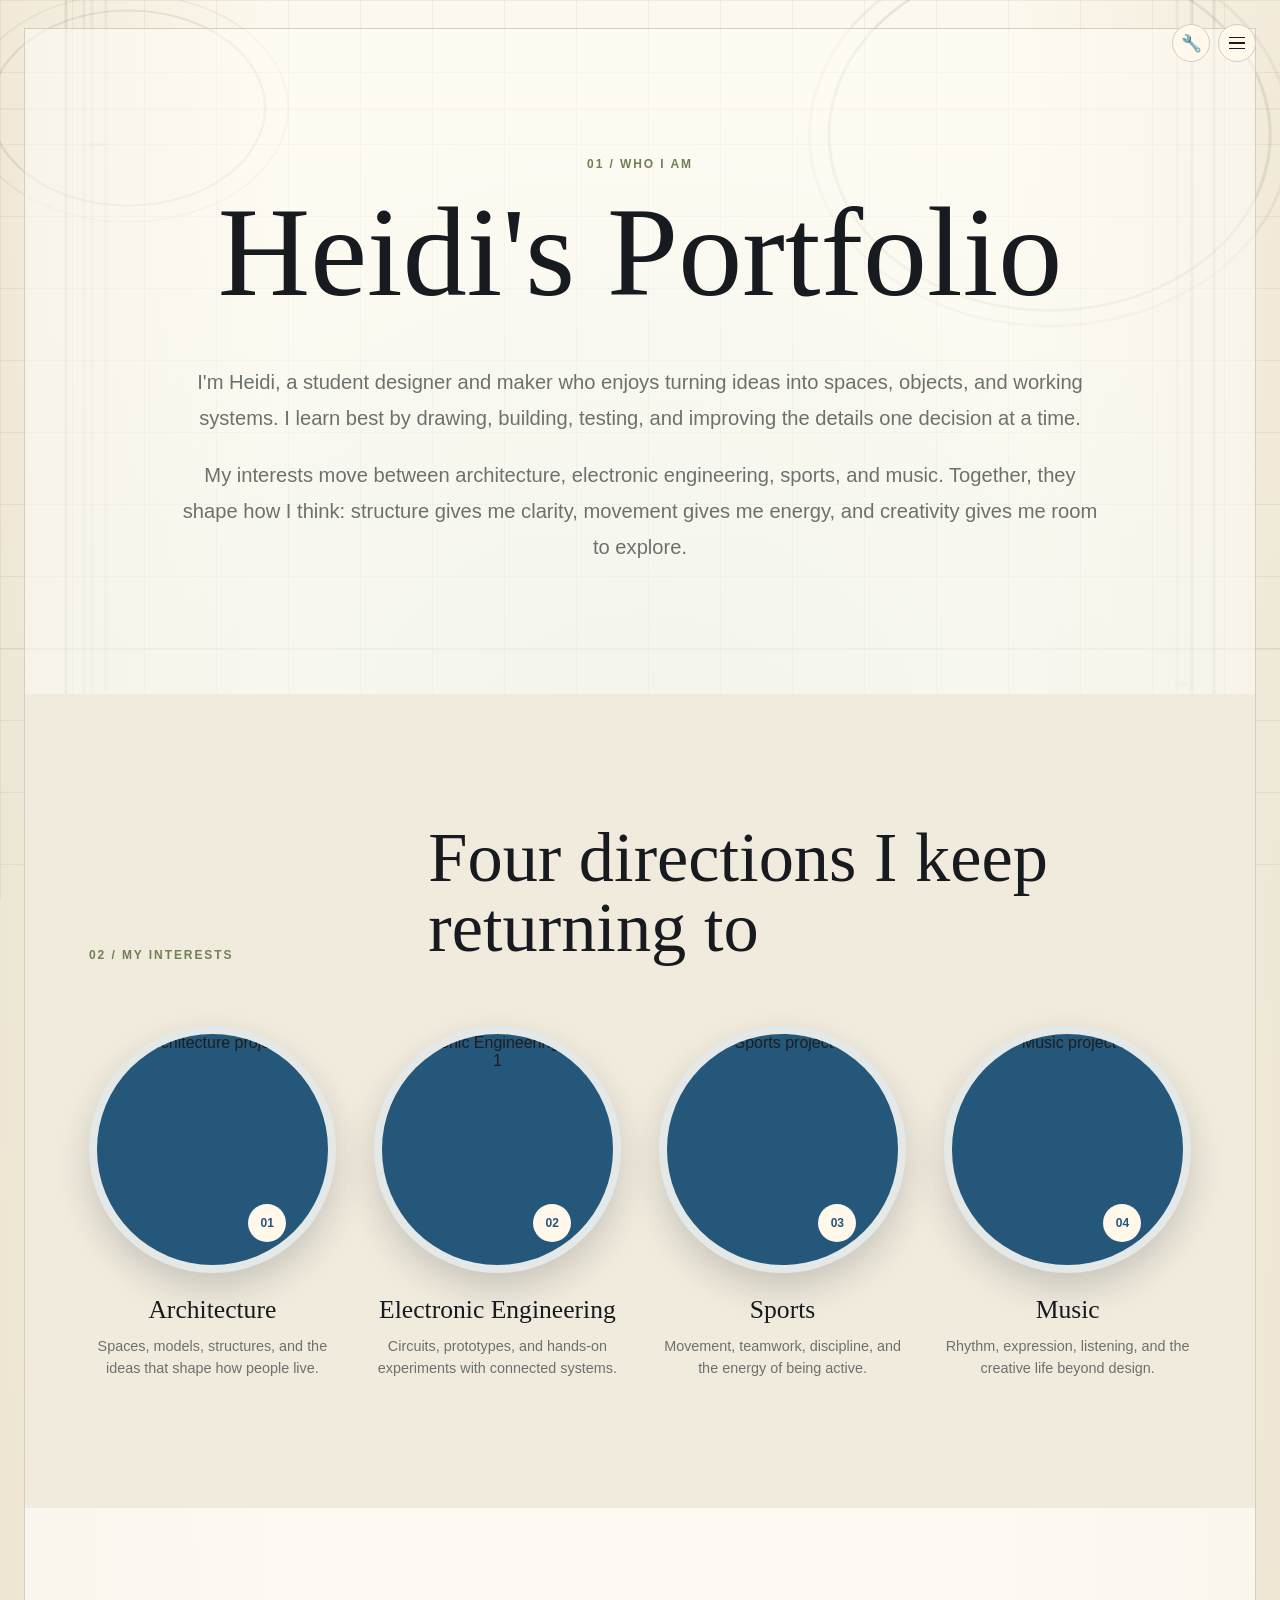
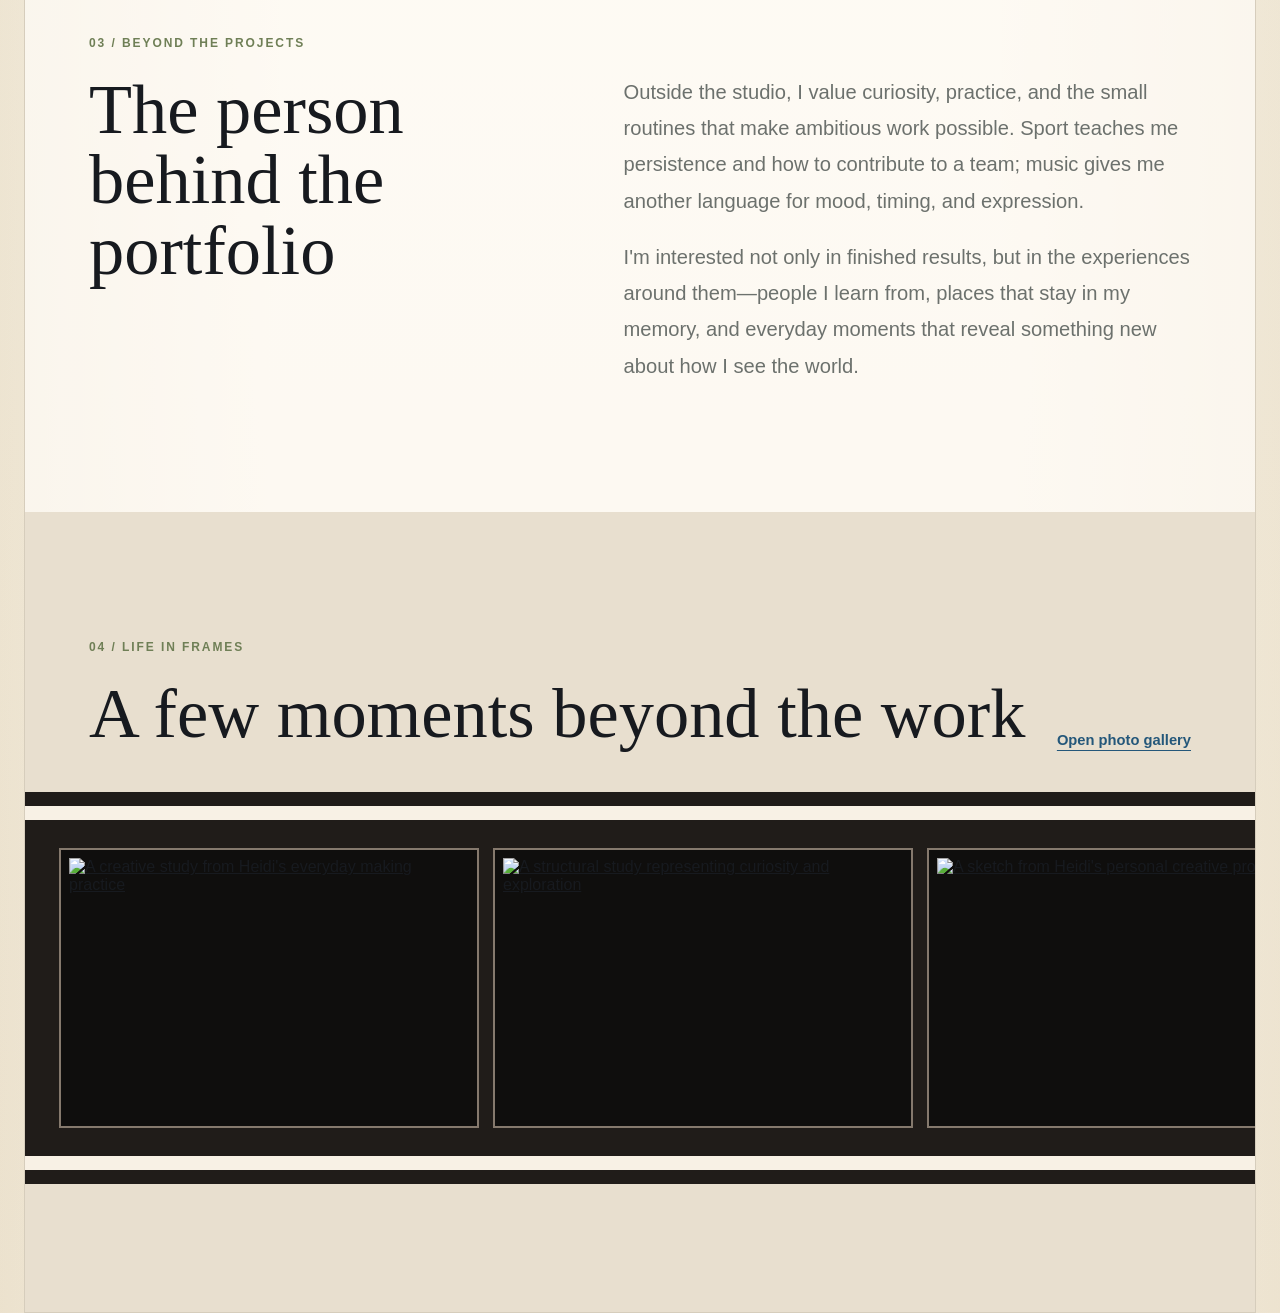
==== commit ca55ec64: "Restore category cover slideshows" ====
--- a/index.html
+++ b/index.html
@@ -38,10 +38,10 @@
           <h2 id="interests-title">Four directions I keep returning to</h2>
         </div>
         <div class="interest-orbits">
-          <a class="interest-orbit" href="category.html?category=architecture"><span class="interest-image"><img src="/portfolio/river-house-2.jpg" alt="Architecture project model"><span class="interest-index">01</span></span><strong>Architecture</strong><span class="interest-description">Spaces, models, structures, and the ideas that shape how people live.</span></a>
-          <a class="interest-orbit" href="category.html?category=electronic-engineering"><span class="interest-image"><img src="/portfolio/circuits.jpg" alt=""><span class="interest-index">02</span></span><strong>Electronic Engineering</strong><span class="interest-description">Circuits, prototypes, and hands-on experiments with connected systems.</span></a>
-          <a class="interest-orbit" href="category.html?category=sports"><span class="interest-image"><img src="/portfolio/bridge.jpg" alt=""><span class="interest-index">03</span></span><strong>Sports</strong><span class="interest-description">Movement, teamwork, discipline, and the energy of being active.</span></a>
-          <a class="interest-orbit" href="category.html?category=music"><span class="interest-image"><img src="/portfolio/bloom-nest.jpg" alt=""><span class="interest-index">04</span></span><strong>Music</strong><span class="interest-description">Rhythm, expression, listening, and the creative life beyond design.</span></a>
+          <a class="interest-orbit" data-category="architecture" href="category.html?category=architecture"><span class="interest-image"><img src="/portfolio/river-house-2.jpg" alt="Architecture project 1"><span class="interest-index">01</span></span><strong>Architecture</strong><span class="interest-description">Spaces, models, structures, and the ideas that shape how people live.</span></a>
+          <a class="interest-orbit" data-category="electronic-engineering" href="category.html?category=electronic-engineering"><span class="interest-image"><img src="/portfolio/circuits.jpg" alt="Electronic Engineering project 1"><span class="interest-index">02</span></span><strong>Electronic Engineering</strong><span class="interest-description">Circuits, prototypes, and hands-on experiments with connected systems.</span></a>
+          <a class="interest-orbit" data-category="sports" href="category.html?category=sports"><span class="interest-image"><img src="/portfolio/bridge.jpg" alt="Sports project 1"><span class="interest-index">03</span></span><strong>Sports</strong><span class="interest-description">Movement, teamwork, discipline, and the energy of being active.</span></a>
+          <a class="interest-orbit" data-category="music" href="category.html?category=music"><span class="interest-image"><img src="/portfolio/bloom-nest.jpg" alt="Music project 1"><span class="interest-index">04</span></span><strong>Music</strong><span class="interest-description">Rhythm, expression, listening, and the creative life beyond design.</span></a>
         </div>
       </section>
 
--- a/home-story.css
+++ b/home-story.css
@@ -14,7 +14,11 @@
 .interest-orbits { display:grid; grid-template-columns:repeat(4,minmax(0,1fr)); gap:clamp(20px,3vw,44px); }
 .interest-orbit { display:grid; justify-items:center; color:var(--foreground); text-align:center; text-decoration:none; }
 .interest-image { position:relative; display:block; width:100%; aspect-ratio:1; overflow:hidden; border:8px solid rgba(255,253,248,.88); border-radius:50%; background:var(--blue); box-shadow:0 16px 34px rgba(26,34,40,.18); transition:transform .24s ease,box-shadow .24s ease; }
-.interest-image img { width:100%; height:100%; object-fit:cover; filter:saturate(.78) contrast(.96); }.interest-index { position:absolute; right:18%; bottom:10%; display:grid; width:38px; height:38px; place-items:center; border-radius:50%; background:var(--paper); color:var(--blue); font-size:.75rem; font-weight:800; }
+.interest-image img { position:absolute; inset:0; width:100%; height:100%; object-fit:cover; filter:saturate(.78) contrast(.96); opacity:0; transition:opacity 700ms ease; }
+.interest-image img:first-of-type { opacity:1; }
+.interest-image.is-cycling img:first-of-type { opacity:0; }
+.interest-image.is-cycling img.is-active { opacity:1; }
+.interest-index { position:absolute; right:18%; bottom:10%; display:grid; width:38px; height:38px; place-items:center; border-radius:50%; background:var(--paper); color:var(--blue); font-size:.75rem; font-weight:800; }
 .interest-orbit:hover .interest-image,.interest-orbit:focus-visible .interest-image { transform:translateY(-8px) rotate(-1deg); box-shadow:0 24px 44px rgba(26,34,40,.24); }
 .interest-orbit strong { margin-top:22px; font-family:Georgia,"Times New Roman",serif; font-size:clamp(1.2rem,2vw,1.75rem); font-weight:400; }.interest-description{margin-top:10px;color:var(--muted);font-size:.9rem;line-height:1.55}
 .personal-section { background:rgba(255,253,248,.7); }.personal-grid{display:grid;grid-template-columns:minmax(280px,.85fr) minmax(0,1.15fr);gap:clamp(48px,9vw,120px);align-items:start}
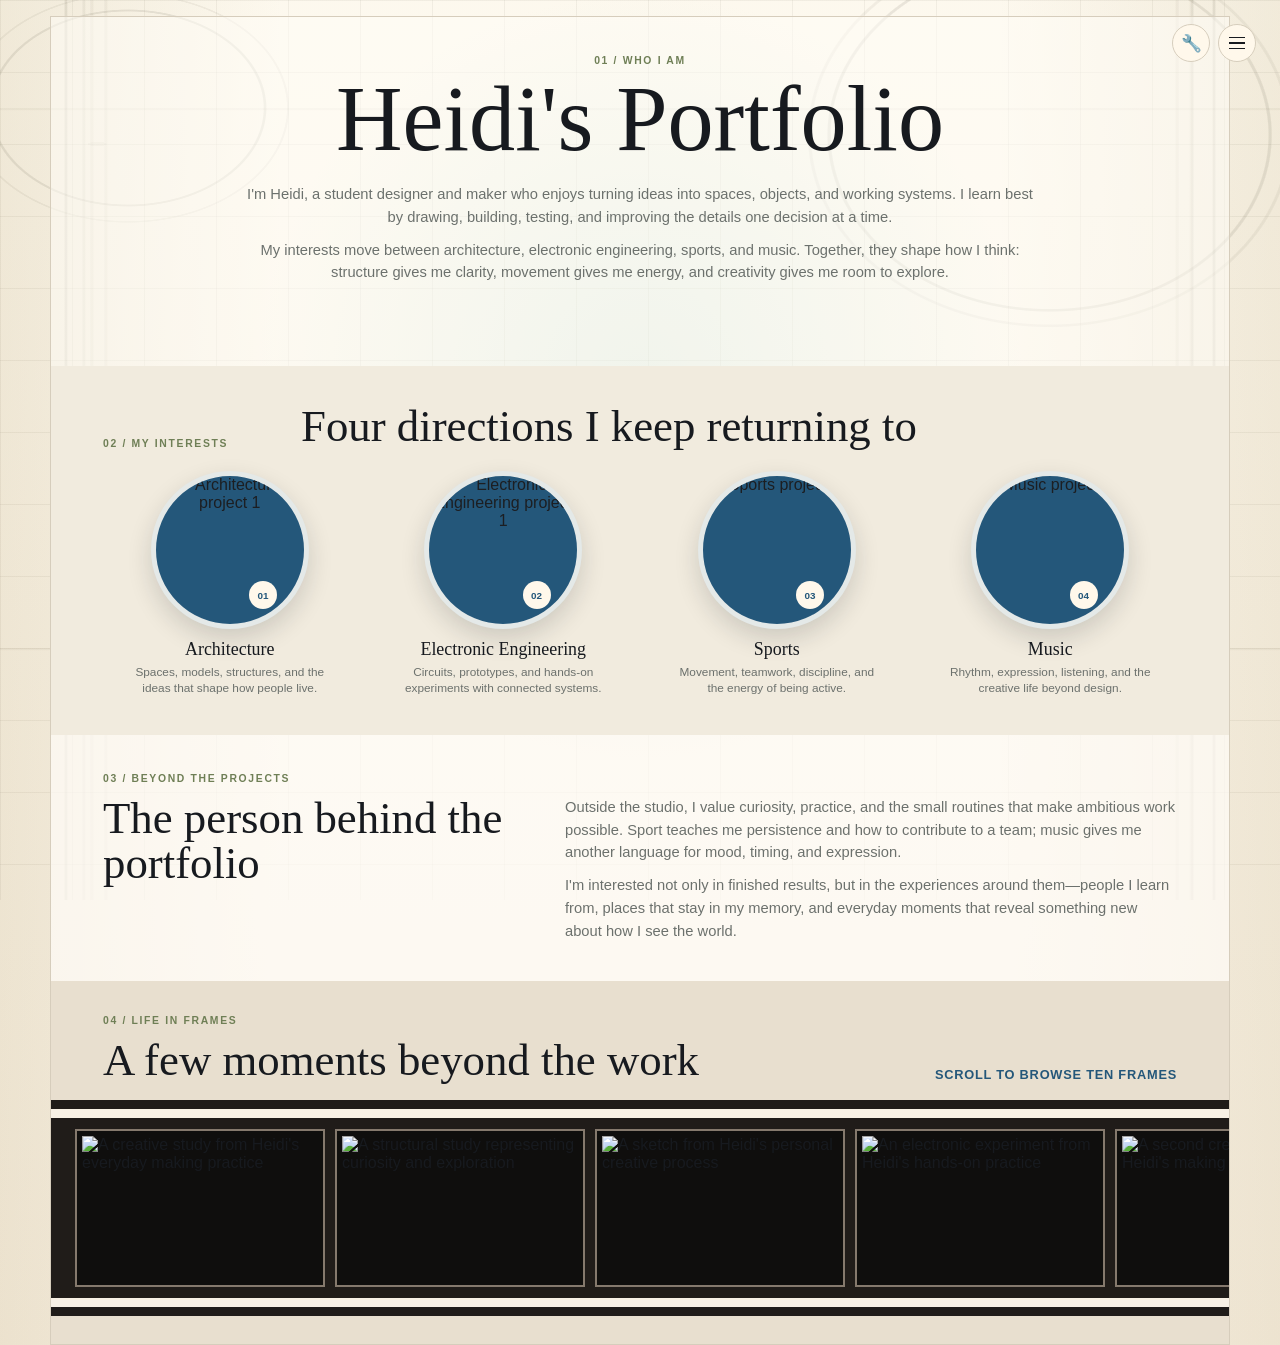
==== commit 00bc404d: "Make homepage film directly scrollable" ====
--- a/index.html
+++ b/index.html
@@ -59,7 +59,7 @@
       <section class="life-section story-section" aria-labelledby="life-title">
         <div class="life-heading">
           <div><p class="story-number">04 / Life in Frames</p><h2 id="life-title">A few moments beyond the work</h2></div>
-          <a class="gallery-link" href="photo-gallery.html">Open photo gallery</a>
+          <span class="film-scroll-hint">Scroll to browse ten frames</span>
         </div>
         <div class="life-film" id="life-film" aria-label="Scrollable life photo strip"></div>
         <div class="life-editor editor-only">
--- a/home-story.css
+++ b/home-story.css
@@ -23,8 +23,34 @@
 .interest-orbit strong { margin-top:22px; font-family:Georgia,"Times New Roman",serif; font-size:clamp(1.2rem,2vw,1.75rem); font-weight:400; }.interest-description{margin-top:10px;color:var(--muted);font-size:.9rem;line-height:1.55}
 .personal-section { background:rgba(255,253,248,.7); }.personal-grid{display:grid;grid-template-columns:minmax(280px,.85fr) minmax(0,1.15fr);gap:clamp(48px,9vw,120px);align-items:start}
 .life-section { padding-right:0; padding-left:0; border-bottom:1px solid var(--line); background:#e8dfcf; }.life-heading{display:flex;align-items:end;justify-content:space-between;gap:30px;padding:0 clamp(20px,5vw,72px) 44px}.gallery-link,.gallery-back a{color:var(--blue);font-size:.92rem;font-weight:800;text-decoration:underline;text-underline-offset:5px}
-.life-film{display:flex;gap:14px;width:100%;padding:42px 34px;overflow-x:auto;border-top:14px solid #201c19;border-bottom:14px solid #201c19;background:#201c19;box-shadow:inset 0 14px #f8f1e5,inset 0 -14px #f8f1e5;scroll-snap-type:x mandatory;scrollbar-color:#8c8175 #201c19}.life-frame{position:relative;flex:0 0 min(420px,72vw);min-height:280px;padding:8px;border:2px solid #85796d;background:#0f0e0d;scroll-snap-align:center}.life-frame a,.life-frame img{display:block;width:100%;height:100%}.life-frame img{min-height:260px;object-fit:cover}.life-frame button{position:absolute;right:16px;bottom:16px;border:0;background:#7b3434;color:white;padding:8px 11px;font:inherit;cursor:pointer}
+.film-scroll-hint{color:var(--blue);font-size:.8rem;font-weight:800;letter-spacing:.06em;text-transform:uppercase}
+.life-film{display:flex;gap:14px;width:100%;padding:42px 34px;overflow-x:auto;border-top:14px solid #201c19;border-bottom:14px solid #201c19;background:#201c19;box-shadow:inset 0 14px #f8f1e5,inset 0 -14px #f8f1e5;scroll-snap-type:x mandatory;scrollbar-color:#8c8175 #201c19;cursor:ew-resize;overscroll-behavior-inline:contain}.life-frame{position:relative;flex:0 0 min(420px,72vw);min-height:280px;padding:8px;border:2px solid #85796d;background:#0f0e0d;scroll-snap-align:center}.life-frame a,.life-frame img{display:block;width:100%;height:100%}.life-frame img{min-height:260px;object-fit:cover}.life-frame button{position:absolute;right:16px;bottom:16px;border:0;background:#7b3434;color:white;padding:8px 11px;font:inherit;cursor:pointer}
 .life-editor{display:flex;flex-wrap:wrap;align-items:center;gap:12px;margin:24px clamp(20px,5vw,72px) 0;padding:18px;border:1px dashed var(--blue);background:var(--paper)}.life-upload,.life-editor button{border:1px solid var(--blue);background:var(--paper);color:var(--blue);padding:10px 14px;font:inherit;font-weight:800;cursor:pointer}.life-upload input{display:block;margin-top:8px;max-width:220px}.life-editor p{margin:0;color:var(--green)}
 .photo-gallery-page{position:relative;width:min(1180px,calc(100% - 48px));margin:0 auto;padding:80px 0}.photo-gallery-page h1{font-size:clamp(4rem,10vw,8rem)}.gallery-intro{max-width:680px;margin:28px 0 64px;color:var(--muted);font-size:1.15rem;line-height:1.7}.life-gallery-grid{display:grid;grid-template-columns:repeat(2,minmax(0,1fr));gap:52px 28px}.life-gallery-grid figure{margin:0}.life-gallery-grid img{display:block;width:100%;aspect-ratio:4/3;object-fit:cover}.life-gallery-grid figcaption{margin-top:12px;color:var(--muted);font-size:.85rem}.gallery-back{margin-top:64px}
 @media(max-width:820px){.story-home,.photo-gallery-page{width:min(100% - 24px,680px)}.story-section{padding:64px 22px}.story-intro{min-height:auto}.story-heading-row,.personal-grid{grid-template-columns:1fr;gap:28px}.interest-orbits{grid-template-columns:repeat(2,minmax(0,1fr));gap:38px 22px}.life-heading{align-items:start;flex-direction:column;padding-right:22px;padding-left:22px}.life-gallery-grid{grid-template-columns:1fr}}
 @media(max-width:480px){.story-intro h1{font-size:3.5rem}.story-copy-wide{margin-top:34px}.interest-orbits{grid-template-columns:1fr}.interest-image{width:min(290px,86vw)}.story-tools{top:12px;right:12px}}
+@media(min-width:821px){
+.story-home{width:min(1180px,calc(100% - 40px));padding-top:16px}
+.story-section{padding:38px 52px}
+.story-number{margin-bottom:12px;font-size:.65rem}
+.story-intro{min-height:350px}
+.story-intro h1{font-size:clamp(3.6rem,7.2vw,5.8rem)}
+.story-copy{font-size:clamp(.88rem,1.15vw,1rem);line-height:1.55}
+.story-copy p+p{margin-top:10px}
+.story-copy-wide{max-width:800px;margin-top:22px}
+.story-heading-row{grid-template-columns:170px minmax(0,1fr);gap:28px;margin-bottom:22px}
+.story-heading-row h2,.personal-grid h2,.life-heading h2{font-size:clamp(2rem,3.5vw,3.25rem)}
+.interest-orbits{gap:20px}
+.interest-image{width:min(158px,100%);border-width:5px;box-shadow:0 10px 24px rgba(26,34,40,.16)}
+.interest-index{width:28px;height:28px;font-size:.62rem}
+.interest-orbit:hover .interest-image,.interest-orbit:focus-visible .interest-image{transform:translateY(-4px) rotate(-1deg)}
+.interest-orbit strong{margin-top:10px;font-size:1.12rem}
+.interest-description{max-width:205px;margin-top:5px;font-size:.74rem;line-height:1.35}
+.personal-grid{grid-template-columns:minmax(280px,.8fr) minmax(0,1.2fr);gap:54px}
+.life-section{padding:34px 0 28px}
+.life-heading{padding:0 52px 18px}
+.gallery-link{font-size:.8rem}
+.life-film{gap:10px;padding:20px 24px;border-top-width:9px;border-bottom-width:9px;box-shadow:inset 0 9px #f8f1e5,inset 0 -9px #f8f1e5}
+.life-frame{flex-basis:250px;height:158px;min-height:0;padding:5px}
+.life-frame img{min-height:0}
+}
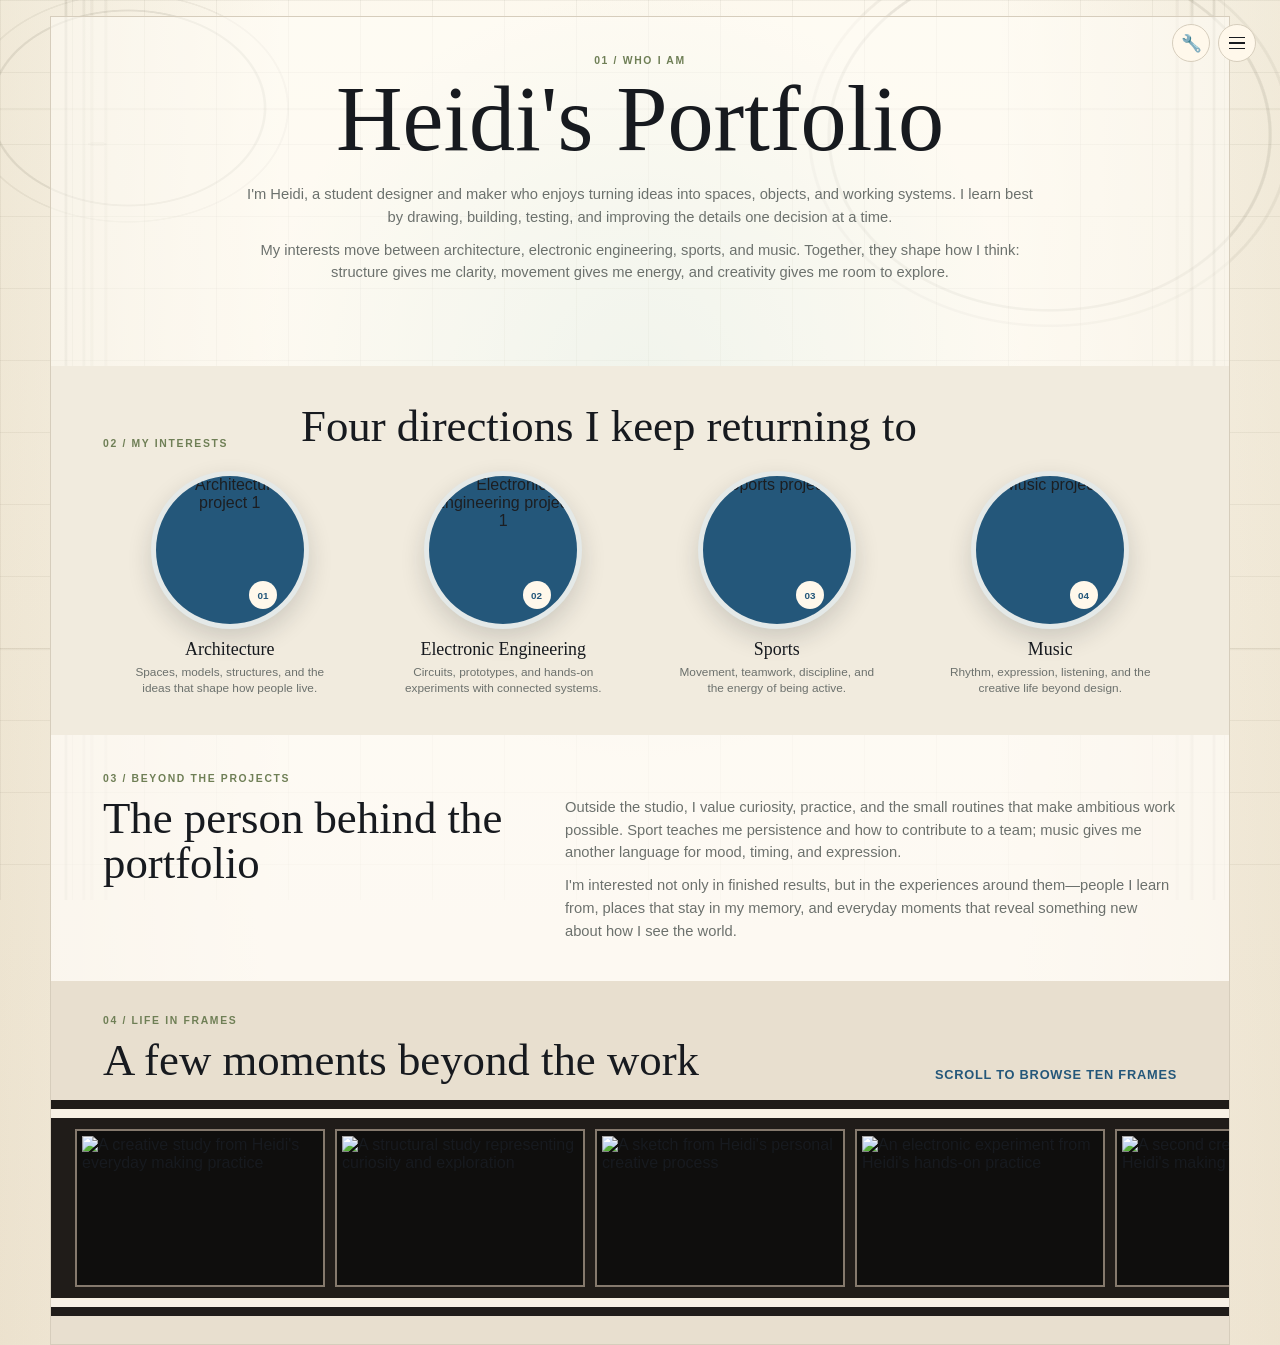
==== commit d9e44a15: "Fix main page navigation links" ====
--- a/index.html
+++ b/index.html
@@ -14,7 +14,7 @@
         <details class="category-menu">
           <summary class="tool-icon" aria-label="Open category menu" title="Categories"><span class="menu-lines" aria-hidden="true"><i></i><i></i><i></i></span></summary>
           <nav aria-label="Portfolio categories">
-            <a href="/">Main Page</a>
+            <a href="index.html">Main Page</a>
             <a href="category.html?category=architecture">Architecture</a>
             <a href="category.html?category=electronic-engineering">Electronic Engineering</a>
             <a href="category.html?category=sports">Sports</a>
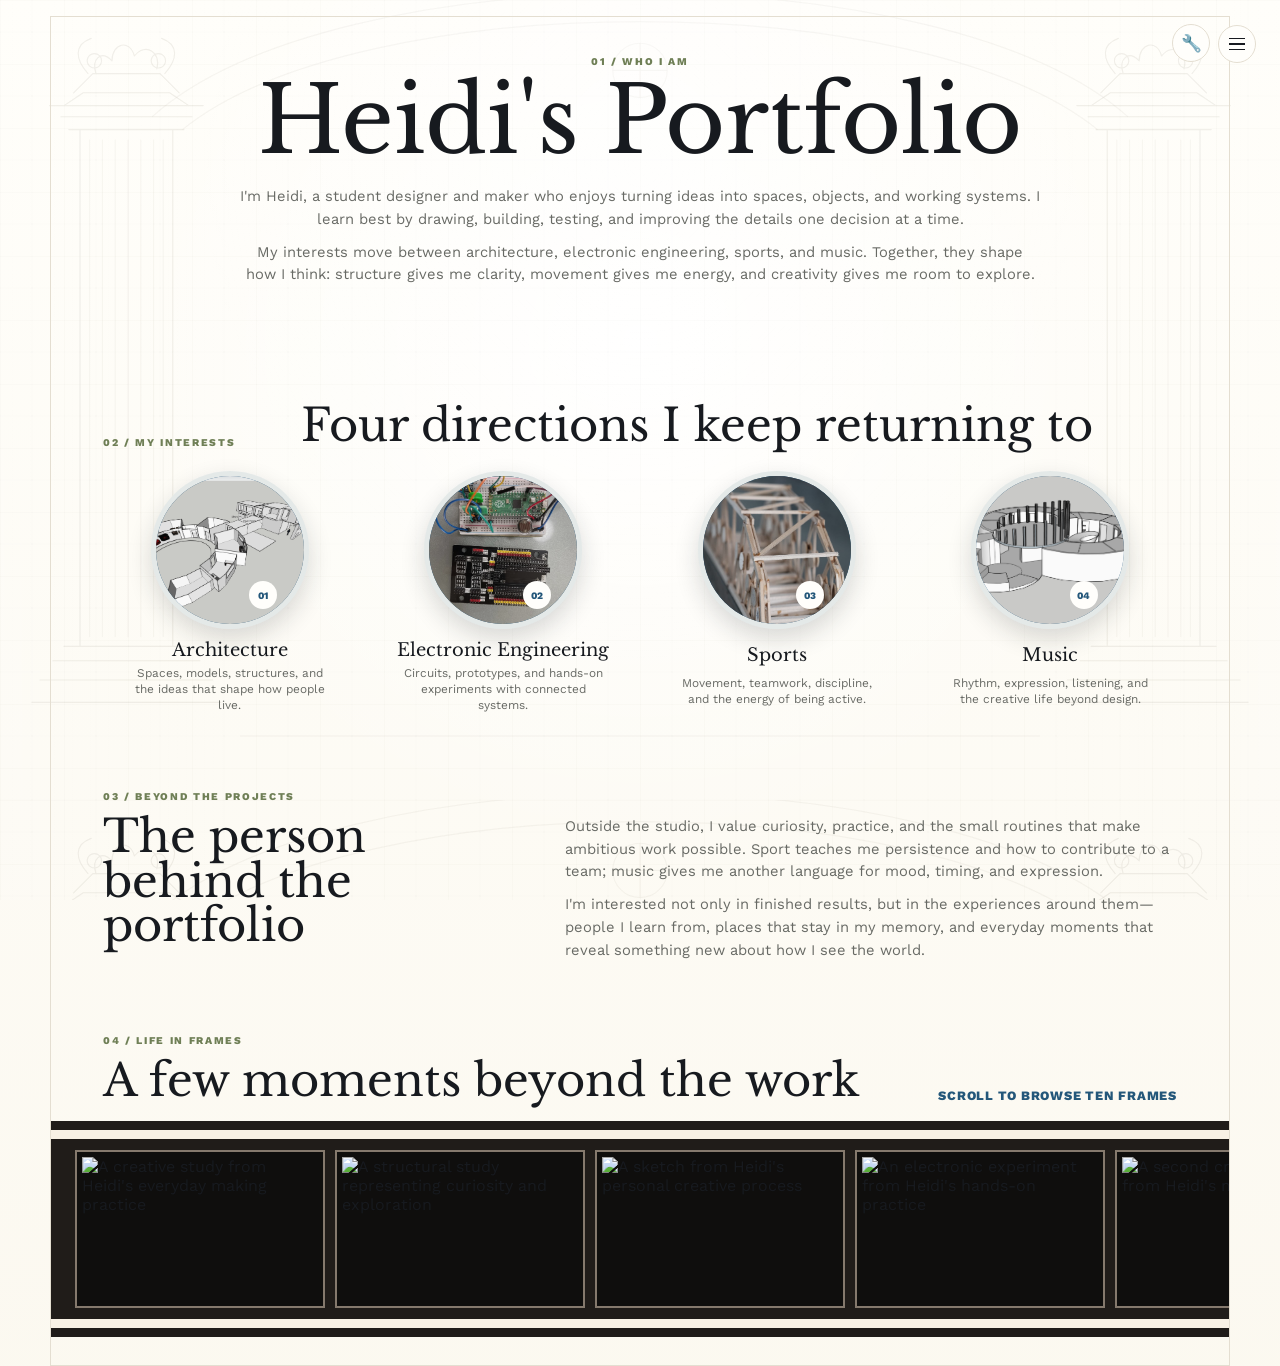
==== commit 92e2625f: "Fix homepage interest images" ====
--- a/index.html
+++ b/index.html
@@ -38,10 +38,10 @@
           <h2 id="interests-title">Four directions I keep returning to</h2>
         </div>
         <div class="interest-orbits">
-          <a class="interest-orbit" data-category="architecture" href="category.html?category=architecture"><span class="interest-image"><img src="/portfolio/river-house-2.jpg" alt="Architecture project 1"><span class="interest-index">01</span></span><strong>Architecture</strong><span class="interest-description">Spaces, models, structures, and the ideas that shape how people live.</span></a>
-          <a class="interest-orbit" data-category="electronic-engineering" href="category.html?category=electronic-engineering"><span class="interest-image"><img src="/portfolio/circuits.jpg" alt="Electronic Engineering project 1"><span class="interest-index">02</span></span><strong>Electronic Engineering</strong><span class="interest-description">Circuits, prototypes, and hands-on experiments with connected systems.</span></a>
-          <a class="interest-orbit" data-category="sports" href="category.html?category=sports"><span class="interest-image"><img src="/portfolio/bridge.jpg" alt="Sports project 1"><span class="interest-index">03</span></span><strong>Sports</strong><span class="interest-description">Movement, teamwork, discipline, and the energy of being active.</span></a>
-          <a class="interest-orbit" data-category="music" href="category.html?category=music"><span class="interest-image"><img src="/portfolio/bloom-nest.jpg" alt="Music project 1"><span class="interest-index">04</span></span><strong>Music</strong><span class="interest-description">Rhythm, expression, listening, and the creative life beyond design.</span></a>
+          <a class="interest-orbit" data-category="architecture" href="category.html?category=architecture"><span class="interest-image"><img src="public/portfolio/river-house-2.jpg" alt=""><span class="interest-index">01</span></span><strong>Architecture</strong><span class="interest-description">Spaces, models, structures, and the ideas that shape how people live.</span></a>
+          <a class="interest-orbit" data-category="electronic-engineering" href="category.html?category=electronic-engineering"><span class="interest-image"><img src="public/portfolio/circuits.jpg" alt=""><span class="interest-index">02</span></span><strong>Electronic Engineering</strong><span class="interest-description">Circuits, prototypes, and hands-on experiments with connected systems.</span></a>
+          <a class="interest-orbit" data-category="sports" href="category.html?category=sports"><span class="interest-image"><img src="public/portfolio/bridge.jpg" alt=""><span class="interest-index">03</span></span><strong>Sports</strong><span class="interest-description">Movement, teamwork, discipline, and the energy of being active.</span></a>
+          <a class="interest-orbit" data-category="music" href="category.html?category=music"><span class="interest-image"><img src="public/portfolio/bloom-nest.jpg" alt=""><span class="interest-index">04</span></span><strong>Music</strong><span class="interest-description">Rhythm, expression, listening, and the creative life beyond design.</span></a>
         </div>
       </section>
 
--- a/portfolio-pages.css
+++ b/portfolio-pages.css
@@ -1,13 +1,17 @@
+@import url("https://fonts.googleapis.com/css2?family=Libre+Baskerville:wght@400;700&family=Work+Sans:wght@400;500;600;700&display=swap");
+
 :root {
-  --background: #f7efe1;
+  --background: #fffdf8;
   --foreground: #171a1f;
-  --muted: #6c716d;
-  --line: #d6cdbc;
+  --muted: #686a65;
+  --line: #e4ded1;
   --blue: #24577a;
   --green: #6f7f56;
-  --paper: #fff8eb;
-  --draft: rgba(88, 81, 62, 0.13);
-  --draft-soft: rgba(88, 81, 62, 0.075);
+  --paper: #fffefb;
+  --draft: rgba(88, 81, 62, 0.075);
+  --draft-soft: rgba(88, 81, 62, 0.035);
+  --font-heading: "Libre Baskerville", Baskerville, "Baskerville Old Face", Georgia, serif;
+  --font-body: "Work Sans", "Avenir Next", Avenir, Helvetica, Arial, sans-serif;
 }
 
 * {
@@ -22,12 +26,11 @@
   position: relative;
   margin: 0;
   background:
-    radial-gradient(circle at 50% 28%, rgba(190, 220, 210, 0.42), transparent 33%),
-    linear-gradient(90deg, rgba(190, 172, 128, 0.2), transparent 22%, transparent 78%, rgba(190, 172, 128, 0.18)),
-    linear-gradient(180deg, rgba(255, 252, 243, 0.72), rgba(247, 239, 225, 0.82)),
+    radial-gradient(circle at 50% 25%, rgba(255, 255, 255, 0.96), transparent 42%),
+    linear-gradient(180deg, rgba(255, 254, 250, 0.96), rgba(251, 248, 239, 0.88)),
     var(--background);
   color: var(--foreground);
-  font-family: Inter, Avenir, Helvetica, Arial, sans-serif;
+  font-family: var(--font-body);
 }
 
 body::before,
@@ -40,28 +43,15 @@
 }
 
 body::before {
-  opacity: 0.9;
-  background-image:
-    linear-gradient(var(--draft-soft) 1px, transparent 1px),
-    linear-gradient(90deg, var(--draft-soft) 1px, transparent 1px),
-    radial-gradient(ellipse 390px 310px at 82% 15%, transparent 56%, var(--draft) 56.3%, var(--draft) 56.8%, transparent 57.1%, transparent 61%, var(--draft-soft) 61.3%, var(--draft-soft) 61.8%, transparent 62.1%),
-    radial-gradient(ellipse 260px 185px at 10% 12%, transparent 52%, var(--draft) 52.4%, var(--draft) 53%, transparent 53.4%, transparent 61%, var(--draft-soft) 61.3%, var(--draft-soft) 61.8%, transparent 62.1%),
-    linear-gradient(90deg, transparent 0 5%, var(--draft) 5.1% 5.22%, transparent 5.3% 6.4%, var(--draft-soft) 6.5% 6.62%, transparent 6.7% 93%, var(--draft-soft) 93.1% 93.22%, transparent 93.3% 94.7%, var(--draft) 94.78% 94.9%, transparent 95%);
-  background-size:
-    72px 72px,
-    72px 72px,
-    auto,
-    auto,
-    auto;
+  opacity: 0.82;
+  background: url("public/architecture-columns.svg") center top / max(100vw, 1120px) auto repeat-y;
 }
 
 body::after {
-  opacity: 0.72;
+  opacity: 0.34;
   background:
-    linear-gradient(90deg, transparent 0 7%, var(--draft-soft) 7.1% 7.24%, transparent 7.34% 8.1%, var(--draft-soft) 8.2% 8.34%, transparent 8.44% 91.8%, var(--draft-soft) 91.9% 92.04%, transparent 92.14% 92.9%, var(--draft-soft) 93% 93.14%, transparent 93.24%),
-    linear-gradient(180deg, transparent 12%, var(--draft-soft) 12.05% 12.18%, transparent 12.3% 72%, var(--draft-soft) 72.05% 72.18%, transparent 72.3%),
-    radial-gradient(ellipse 150px 34px at 7.6% 16%, var(--draft-soft) 0 6%, transparent 6.5%),
-    radial-gradient(ellipse 130px 30px at 92.4% 76%, var(--draft-soft) 0 6%, transparent 6.5%);
+    radial-gradient(ellipse at 50% 18%, rgba(255,255,255,.9), transparent 48%),
+    linear-gradient(90deg, rgba(255,255,255,.3), transparent 18%, transparent 82%, rgba(255,255,255,.3));
 }
 
 main {
@@ -183,7 +173,7 @@
 .inline-editable:focus { outline: 2px solid var(--blue); background: rgba(255,255,255,.75); }
 
 .page-content-editor { margin: 40px 0; padding: 24px; border: 1px dashed var(--blue); background: #f4f8fa; }
-.page-content-editor h2 { margin: 8px 0 22px; font-family: Georgia, "Times New Roman", serif; font-weight: 400; }
+.page-content-editor h2 { margin: 8px 0 22px; font-family: var(--font-heading); font-weight: 400; }
 .page-editor-forms { display: grid; grid-template-columns: repeat(3, 1fr); gap: 14px; }
 .page-editor-forms form, .page-custom-edit { display: grid; align-content: start; gap: 9px; }
 .page-editor-forms h3 { margin: 0; }
@@ -194,7 +184,7 @@
 .page-custom-item { overflow: hidden; border: 1px solid var(--line); background: var(--paper); }
 .page-custom-item > img { display: block; width: 100%; max-height: 560px; object-fit: cover; }
 .page-custom-copy { padding: 24px; }
-.page-custom-copy h2 { margin: 0; font-family: Georgia, "Times New Roman", serif; font-size: 2rem; font-weight: 400; }
+.page-custom-copy h2 { margin: 0; font-family: var(--font-heading); font-size: 2rem; font-weight: 400; }
 .page-custom-copy > p { color: var(--muted); line-height: 1.7; }
 .page-custom-edit { margin-top: 20px; padding-top: 18px; border-top: 1px dashed var(--line); }
 .page-custom-edit button { background: #7b3434; }
@@ -251,7 +241,7 @@
 h2,
 h3 {
   margin: 0;
-  font-family: Georgia, "Times New Roman", serif;
+  font-family: var(--font-heading);
   font-weight: 400;
   letter-spacing: 0;
 }
--- a/home-story.css
+++ b/home-story.css
@@ -3,26 +3,26 @@
 .story-tools { position:fixed; top:24px; right:24px; }
 .story-section { padding:clamp(72px,10vw,136px) clamp(20px,5vw,72px); border-right:1px solid var(--line); border-left:1px solid var(--line); }
 .story-number { margin:0 0 24px; color:var(--green); font-size:.75rem; font-weight:800; letter-spacing:.16em; text-transform:uppercase; }
-.story-intro { min-height:72vh; border-top:1px solid var(--line); background:rgba(255,253,248,.52); text-align:center; }
+.story-intro { min-height:72vh; border-top:1px solid var(--line); background:transparent; text-align:center; }
 .story-intro h1 { max-width:none; margin:0; font-size:clamp(4rem,10vw,8.8rem); line-height:.9; }
 .story-copy { color:var(--muted); font-size:clamp(1.04rem,1.7vw,1.26rem); line-height:1.8; }
 .story-copy p { margin:0; }.story-copy p+p { margin-top:20px; }.story-copy-wide { max-width:920px; margin:54px auto 0; }
-.interest-section { background:#f1ebde; }
+.interest-section { background:transparent; }
 .story-heading-row { display:grid; grid-template-columns:minmax(180px,.55fr) minmax(0,1.45fr); gap:50px; align-items:end; margin-bottom:64px; }.story-heading-row .story-number{margin:0}
-.story-heading-row h2,.personal-grid h2,.life-heading h2,.photo-gallery-page h1 { margin:0; font-family:Georgia,"Times New Roman",serif; font-weight:400; line-height:1; }
+.story-heading-row h2,.personal-grid h2,.life-heading h2,.photo-gallery-page h1 { margin:0; font-family:var(--font-heading); font-weight:400; line-height:1; }
 .story-heading-row h2,.personal-grid h2,.life-heading h2 { font-size:clamp(2.6rem,5.5vw,5rem); }
 .interest-orbits { display:grid; grid-template-columns:repeat(4,minmax(0,1fr)); gap:clamp(20px,3vw,44px); }
 .interest-orbit { display:grid; justify-items:center; color:var(--foreground); text-align:center; text-decoration:none; }
-.interest-image { position:relative; display:block; width:100%; aspect-ratio:1; overflow:hidden; border:8px solid rgba(255,253,248,.88); border-radius:50%; background:var(--blue); box-shadow:0 16px 34px rgba(26,34,40,.18); transition:transform .24s ease,box-shadow .24s ease; }
+.interest-image { position:relative; display:block; width:100%; aspect-ratio:1; overflow:hidden; border:8px solid rgba(255,253,248,.88); border-radius:50%; background:var(--blue); box-shadow:0 16px 34px rgba(26,34,40,.18); color:transparent; font-size:0; transition:transform .24s ease,box-shadow .24s ease; }
 .interest-image img { position:absolute; inset:0; width:100%; height:100%; object-fit:cover; filter:saturate(.78) contrast(.96); opacity:0; transition:opacity 700ms ease; }
 .interest-image img:first-of-type { opacity:1; }
 .interest-image.is-cycling img:first-of-type { opacity:0; }
 .interest-image.is-cycling img.is-active { opacity:1; }
 .interest-index { position:absolute; right:18%; bottom:10%; display:grid; width:38px; height:38px; place-items:center; border-radius:50%; background:var(--paper); color:var(--blue); font-size:.75rem; font-weight:800; }
 .interest-orbit:hover .interest-image,.interest-orbit:focus-visible .interest-image { transform:translateY(-8px) rotate(-1deg); box-shadow:0 24px 44px rgba(26,34,40,.24); }
-.interest-orbit strong { margin-top:22px; font-family:Georgia,"Times New Roman",serif; font-size:clamp(1.2rem,2vw,1.75rem); font-weight:400; }.interest-description{margin-top:10px;color:var(--muted);font-size:.9rem;line-height:1.55}
-.personal-section { background:rgba(255,253,248,.7); }.personal-grid{display:grid;grid-template-columns:minmax(280px,.85fr) minmax(0,1.15fr);gap:clamp(48px,9vw,120px);align-items:start}
-.life-section { padding-right:0; padding-left:0; border-bottom:1px solid var(--line); background:#e8dfcf; }.life-heading{display:flex;align-items:end;justify-content:space-between;gap:30px;padding:0 clamp(20px,5vw,72px) 44px}.gallery-link,.gallery-back a{color:var(--blue);font-size:.92rem;font-weight:800;text-decoration:underline;text-underline-offset:5px}
+.interest-orbit strong { margin-top:22px; font-family:var(--font-heading); font-size:clamp(1.2rem,2vw,1.75rem); font-weight:400; }.interest-description{margin-top:10px;color:var(--muted);font-size:.9rem;line-height:1.55}
+.personal-section { background:transparent; }.personal-grid{display:grid;grid-template-columns:minmax(280px,.85fr) minmax(0,1.15fr);gap:clamp(48px,9vw,120px);align-items:start}
+.life-section { padding-right:0; padding-left:0; border-bottom:1px solid var(--line); background:transparent; }.life-heading{display:flex;align-items:end;justify-content:space-between;gap:30px;padding:0 clamp(20px,5vw,72px) 44px}.gallery-link,.gallery-back a{color:var(--blue);font-size:.92rem;font-weight:800;text-decoration:underline;text-underline-offset:5px}
 .film-scroll-hint{color:var(--blue);font-size:.8rem;font-weight:800;letter-spacing:.06em;text-transform:uppercase}
 .life-film{display:flex;gap:14px;width:100%;padding:42px 34px;overflow-x:auto;border-top:14px solid #201c19;border-bottom:14px solid #201c19;background:#201c19;box-shadow:inset 0 14px #f8f1e5,inset 0 -14px #f8f1e5;scroll-snap-type:x mandatory;scrollbar-color:#8c8175 #201c19;cursor:ew-resize;overscroll-behavior-inline:contain}.life-frame{position:relative;flex:0 0 min(420px,72vw);min-height:280px;padding:8px;border:2px solid #85796d;background:#0f0e0d;scroll-snap-align:center}.life-frame a,.life-frame img{display:block;width:100%;height:100%}.life-frame img{min-height:260px;object-fit:cover}.life-frame button{position:absolute;right:16px;bottom:16px;border:0;background:#7b3434;color:white;padding:8px 11px;font:inherit;cursor:pointer}
 .life-editor{display:flex;flex-wrap:wrap;align-items:center;gap:12px;margin:24px clamp(20px,5vw,72px) 0;padding:18px;border:1px dashed var(--blue);background:var(--paper)}.life-upload,.life-editor button{border:1px solid var(--blue);background:var(--paper);color:var(--blue);padding:10px 14px;font:inherit;font-weight:800;cursor:pointer}.life-upload input{display:block;margin-top:8px;max-width:220px}.life-editor p{margin:0;color:var(--green)}
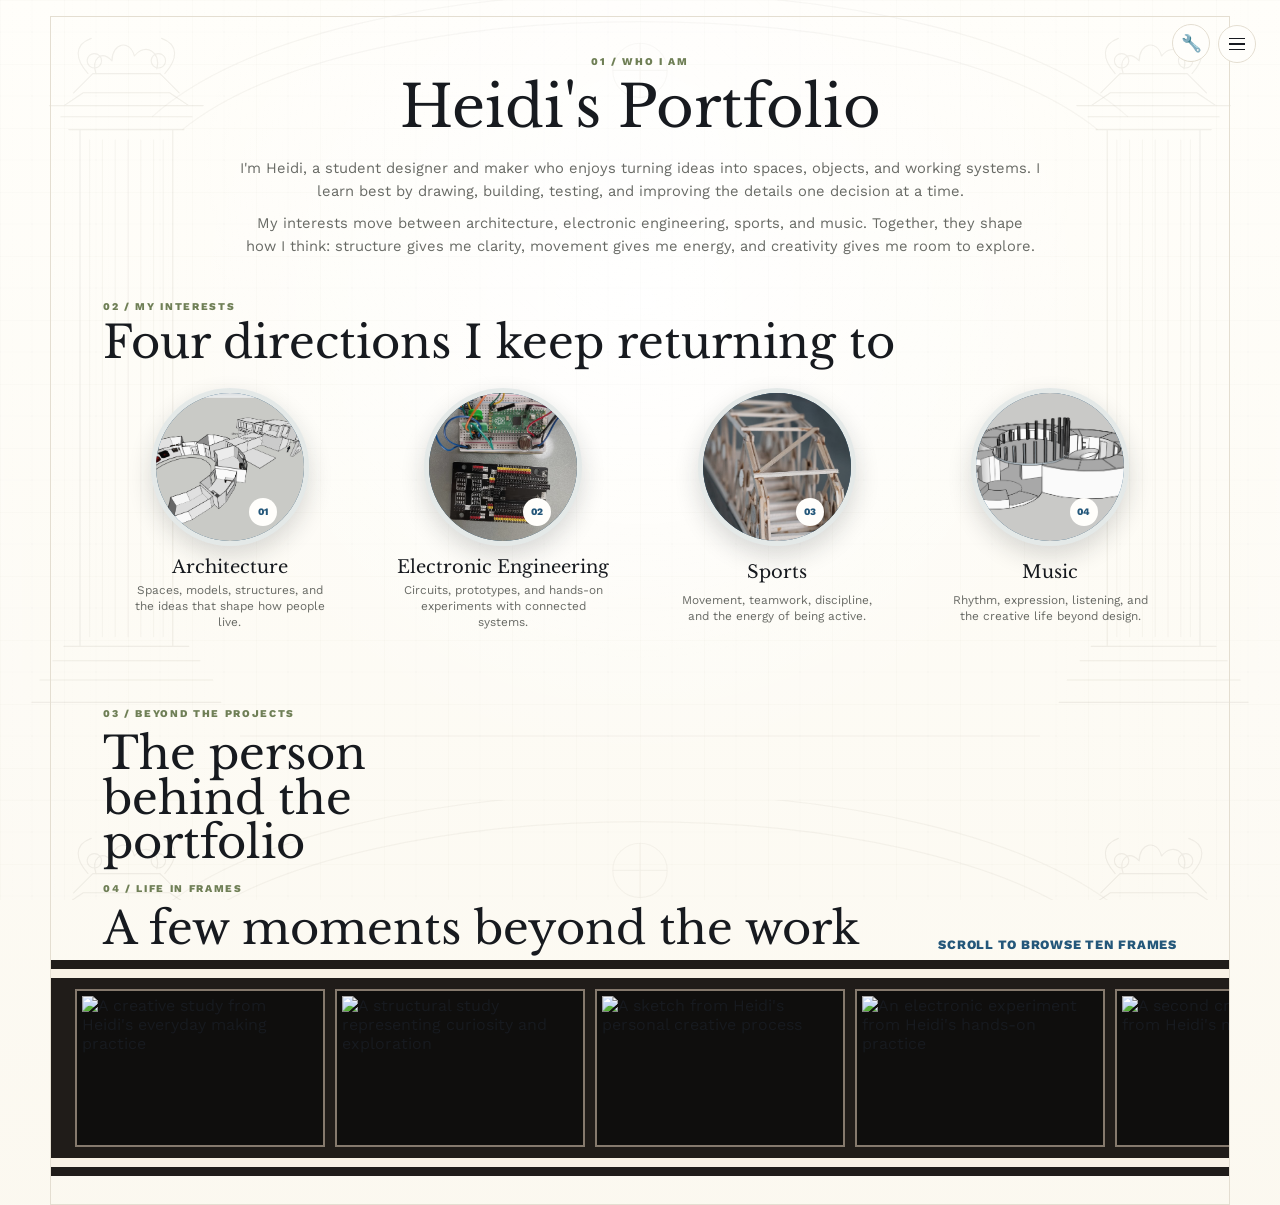
==== commit b4966ba0: "Remove personal section text boxes" ====
--- a/index.html
+++ b/index.html
@@ -49,7 +49,7 @@
         <p class="story-number">03 / Beyond the Projects</p>
         <div class="personal-grid">
           <h2 id="beyond-title">The person behind the portfolio</h2>
-          <div class="story-copy">
+          <div class="story-copy" hidden aria-hidden="true">
             <p>Outside the studio, I value curiosity, practice, and the small routines that make ambitious work possible. Sport teaches me persistence and how to contribute to a team; music gives me another language for mood, timing, and expression.</p>
             <p>I'm interested not only in finished results, but in the experiences around them—people I learn from, places that stay in my memory, and everyday moments that reveal something new about how I see the world.</p>
           </div>
--- a/home-story.css
+++ b/home-story.css
@@ -3,12 +3,12 @@
 .story-tools { position:fixed; top:24px; right:24px; }
 .story-section { padding:clamp(72px,10vw,136px) clamp(20px,5vw,72px); border-right:1px solid var(--line); border-left:1px solid var(--line); }
 .story-number { margin:0 0 24px; color:var(--green); font-size:.75rem; font-weight:800; letter-spacing:.16em; text-transform:uppercase; }
-.story-intro { min-height:72vh; border-top:1px solid var(--line); background:transparent; text-align:center; }
-.story-intro h1 { max-width:none; margin:0; font-size:clamp(4rem,10vw,8.8rem); line-height:.9; }
+.story-intro { min-height:auto; border-top:1px solid var(--line); background:transparent; text-align:center; }
+.story-intro h1 { max-width:none; margin:0; font-size:clamp(2.8rem,7vw,6rem); line-height:.95; }
 .story-copy { color:var(--muted); font-size:clamp(1.04rem,1.7vw,1.26rem); line-height:1.8; }
-.story-copy p { margin:0; }.story-copy p+p { margin-top:20px; }.story-copy-wide { max-width:920px; margin:54px auto 0; }
+.story-copy p { margin:0; }.story-copy p+p { margin-top:20px; }.story-copy-wide { min-height:5.5em; max-width:920px; margin:54px auto 0; }
 .interest-section { background:transparent; }
-.story-heading-row { display:grid; grid-template-columns:minmax(180px,.55fr) minmax(0,1.45fr); gap:50px; align-items:end; margin-bottom:64px; }.story-heading-row .story-number{margin:0}
+.story-heading-row { display:grid; grid-template-columns:1fr; gap:12px; align-items:start; margin-bottom:64px; }.story-heading-row .story-number{margin:0}
 .story-heading-row h2,.personal-grid h2,.life-heading h2,.photo-gallery-page h1 { margin:0; font-family:var(--font-heading); font-weight:400; line-height:1; }
 .story-heading-row h2,.personal-grid h2,.life-heading h2 { font-size:clamp(2.6rem,5.5vw,5rem); }
 .interest-orbits { display:grid; grid-template-columns:repeat(4,minmax(0,1fr)); gap:clamp(20px,3vw,44px); }
@@ -21,24 +21,25 @@
 .interest-index { position:absolute; right:18%; bottom:10%; display:grid; width:38px; height:38px; place-items:center; border-radius:50%; background:var(--paper); color:var(--blue); font-size:.75rem; font-weight:800; }
 .interest-orbit:hover .interest-image,.interest-orbit:focus-visible .interest-image { transform:translateY(-8px) rotate(-1deg); box-shadow:0 24px 44px rgba(26,34,40,.24); }
 .interest-orbit strong { margin-top:22px; font-family:var(--font-heading); font-size:clamp(1.2rem,2vw,1.75rem); font-weight:400; }.interest-description{margin-top:10px;color:var(--muted);font-size:.9rem;line-height:1.55}
-.personal-section { background:transparent; }.personal-grid{display:grid;grid-template-columns:minmax(280px,.85fr) minmax(0,1.15fr);gap:clamp(48px,9vw,120px);align-items:start}
-.life-section { padding-right:0; padding-left:0; border-bottom:1px solid var(--line); background:transparent; }.life-heading{display:flex;align-items:end;justify-content:space-between;gap:30px;padding:0 clamp(20px,5vw,72px) 44px}.gallery-link,.gallery-back a{color:var(--blue);font-size:.92rem;font-weight:800;text-decoration:underline;text-underline-offset:5px}
+.personal-section { padding-bottom:16px; background:transparent; }.personal-grid{display:grid;grid-template-columns:minmax(280px,.85fr) minmax(0,1.15fr);gap:clamp(48px,9vw,120px);align-items:start}
+.life-section { padding-top:16px; padding-right:0; padding-left:0; border-bottom:1px solid var(--line); background:transparent; }.life-heading{display:flex;align-items:end;justify-content:space-between;gap:30px;padding:0 clamp(20px,5vw,72px) 10px}.editor-mode .life-heading .inline-editable:empty{min-height:12px;margin:0;font-size:12px;line-height:1}.gallery-link,.gallery-back a{color:var(--blue);font-size:.92rem;font-weight:800;text-decoration:underline;text-underline-offset:5px}
 .film-scroll-hint{color:var(--blue);font-size:.8rem;font-weight:800;letter-spacing:.06em;text-transform:uppercase}
 .life-film{display:flex;gap:14px;width:100%;padding:42px 34px;overflow-x:auto;border-top:14px solid #201c19;border-bottom:14px solid #201c19;background:#201c19;box-shadow:inset 0 14px #f8f1e5,inset 0 -14px #f8f1e5;scroll-snap-type:x mandatory;scrollbar-color:#8c8175 #201c19;cursor:ew-resize;overscroll-behavior-inline:contain}.life-frame{position:relative;flex:0 0 min(420px,72vw);min-height:280px;padding:8px;border:2px solid #85796d;background:#0f0e0d;scroll-snap-align:center}.life-frame a,.life-frame img{display:block;width:100%;height:100%}.life-frame img{min-height:260px;object-fit:cover}.life-frame button{position:absolute;right:16px;bottom:16px;border:0;background:#7b3434;color:white;padding:8px 11px;font:inherit;cursor:pointer}
 .life-editor{display:flex;flex-wrap:wrap;align-items:center;gap:12px;margin:24px clamp(20px,5vw,72px) 0;padding:18px;border:1px dashed var(--blue);background:var(--paper)}.life-upload,.life-editor button{border:1px solid var(--blue);background:var(--paper);color:var(--blue);padding:10px 14px;font:inherit;font-weight:800;cursor:pointer}.life-upload input{display:block;margin-top:8px;max-width:220px}.life-editor p{margin:0;color:var(--green)}
 .photo-gallery-page{position:relative;width:min(1180px,calc(100% - 48px));margin:0 auto;padding:80px 0}.photo-gallery-page h1{font-size:clamp(4rem,10vw,8rem)}.gallery-intro{max-width:680px;margin:28px 0 64px;color:var(--muted);font-size:1.15rem;line-height:1.7}.life-gallery-grid{display:grid;grid-template-columns:repeat(2,minmax(0,1fr));gap:52px 28px}.life-gallery-grid figure{margin:0}.life-gallery-grid img{display:block;width:100%;aspect-ratio:4/3;object-fit:cover}.life-gallery-grid figcaption{margin-top:12px;color:var(--muted);font-size:.85rem}.gallery-back{margin-top:64px}
-@media(max-width:820px){.story-home,.photo-gallery-page{width:min(100% - 24px,680px)}.story-section{padding:64px 22px}.story-intro{min-height:auto}.story-heading-row,.personal-grid{grid-template-columns:1fr;gap:28px}.interest-orbits{grid-template-columns:repeat(2,minmax(0,1fr));gap:38px 22px}.life-heading{align-items:start;flex-direction:column;padding-right:22px;padding-left:22px}.life-gallery-grid{grid-template-columns:1fr}}
-@media(max-width:480px){.story-intro h1{font-size:3.5rem}.story-copy-wide{margin-top:34px}.interest-orbits{grid-template-columns:1fr}.interest-image{width:min(290px,86vw)}.story-tools{top:12px;right:12px}}
+@media(max-width:820px){.story-home,.photo-gallery-page{width:min(100% - 24px,680px)}.story-section{padding:64px 22px}.story-intro{min-height:auto}.story-heading-row,.personal-grid{grid-template-columns:1fr;gap:28px}.interest-orbits{grid-template-columns:repeat(2,minmax(0,1fr));gap:38px 22px}.personal-section{padding-bottom:16px}.life-section{padding-top:16px}.life-heading{align-items:start;flex-direction:column;padding-right:22px;padding-left:22px}.life-gallery-grid{grid-template-columns:1fr}}
+@media(max-width:480px){.story-intro h1{font-size:2.65rem}.story-copy-wide{margin-top:34px}.interest-orbits{grid-template-columns:1fr}.interest-image{width:min(290px,86vw)}.story-tools{top:12px;right:12px}}
 @media(min-width:821px){
 .story-home{width:min(1180px,calc(100% - 40px));padding-top:16px}
 .story-section{padding:38px 52px}
 .story-number{margin-bottom:12px;font-size:.65rem}
-.story-intro{min-height:350px}
-.story-intro h1{font-size:clamp(3.6rem,7.2vw,5.8rem)}
+.story-intro{min-height:auto;padding-bottom:30px}
+.story-intro h1{font-size:clamp(2.5rem,4.5vw,4.3rem)}
+.interest-section{padding-top:12px}
 .story-copy{font-size:clamp(.88rem,1.15vw,1rem);line-height:1.55}
 .story-copy p+p{margin-top:10px}
-.story-copy-wide{max-width:800px;margin-top:22px}
-.story-heading-row{grid-template-columns:170px minmax(0,1fr);gap:28px;margin-bottom:22px}
+.story-copy-wide{min-height:80px;max-width:800px;margin-top:22px}
+.story-heading-row{grid-template-columns:1fr;gap:8px;margin-bottom:22px}
 .story-heading-row h2,.personal-grid h2,.life-heading h2{font-size:clamp(2rem,3.5vw,3.25rem)}
 .interest-orbits{gap:20px}
 .interest-image{width:min(158px,100%);border-width:5px;box-shadow:0 10px 24px rgba(26,34,40,.16)}
@@ -47,8 +48,9 @@
 .interest-orbit strong{margin-top:10px;font-size:1.12rem}
 .interest-description{max-width:205px;margin-top:5px;font-size:.74rem;line-height:1.35}
 .personal-grid{grid-template-columns:minmax(280px,.8fr) minmax(0,1.2fr);gap:54px}
-.life-section{padding:34px 0 28px}
-.life-heading{padding:0 52px 18px}
+.personal-section{padding-bottom:8px}
+.life-section{padding:8px 0 28px}
+.life-heading{padding:0 52px 8px}
 .gallery-link{font-size:.8rem}
 .life-film{gap:10px;padding:20px 24px;border-top-width:9px;border-bottom-width:9px;box-shadow:inset 0 9px #f8f1e5,inset 0 -9px #f8f1e5}
 .life-frame{flex-basis:250px;height:158px;min-height:0;padding:5px}
